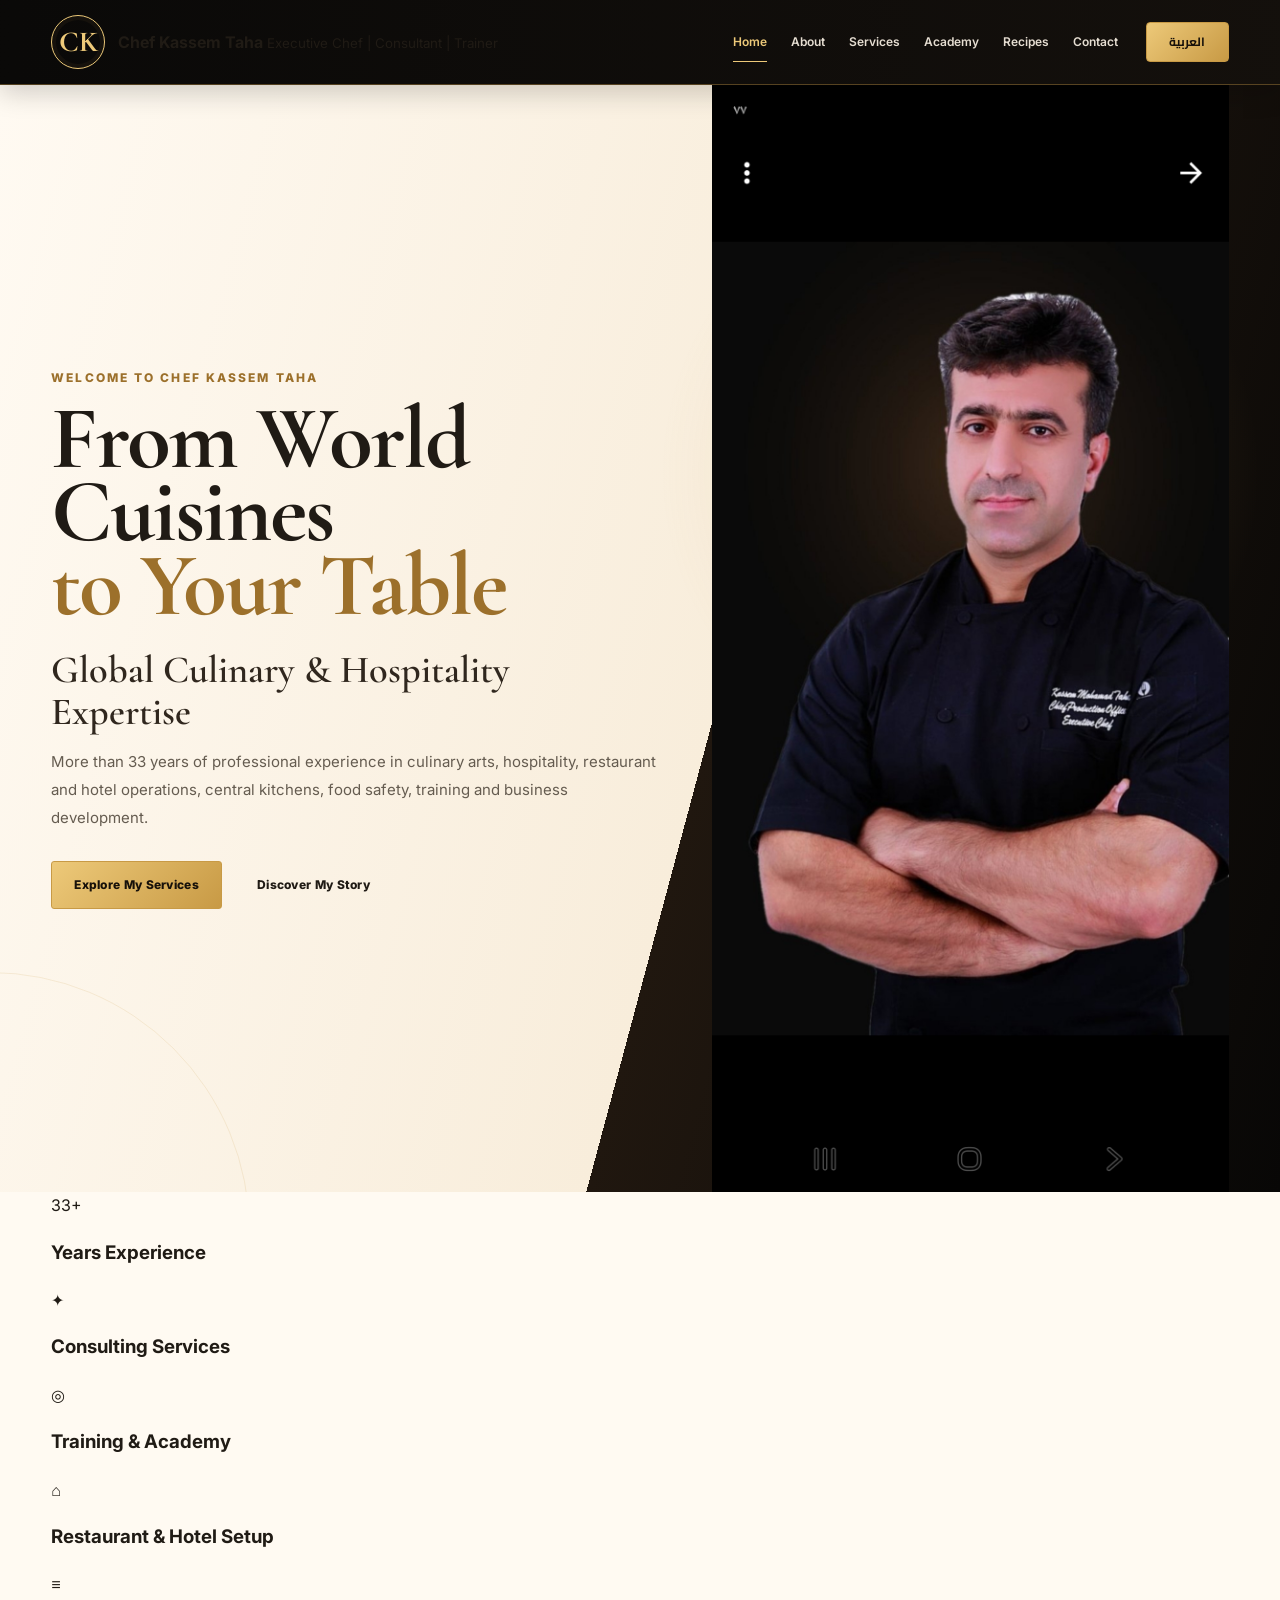
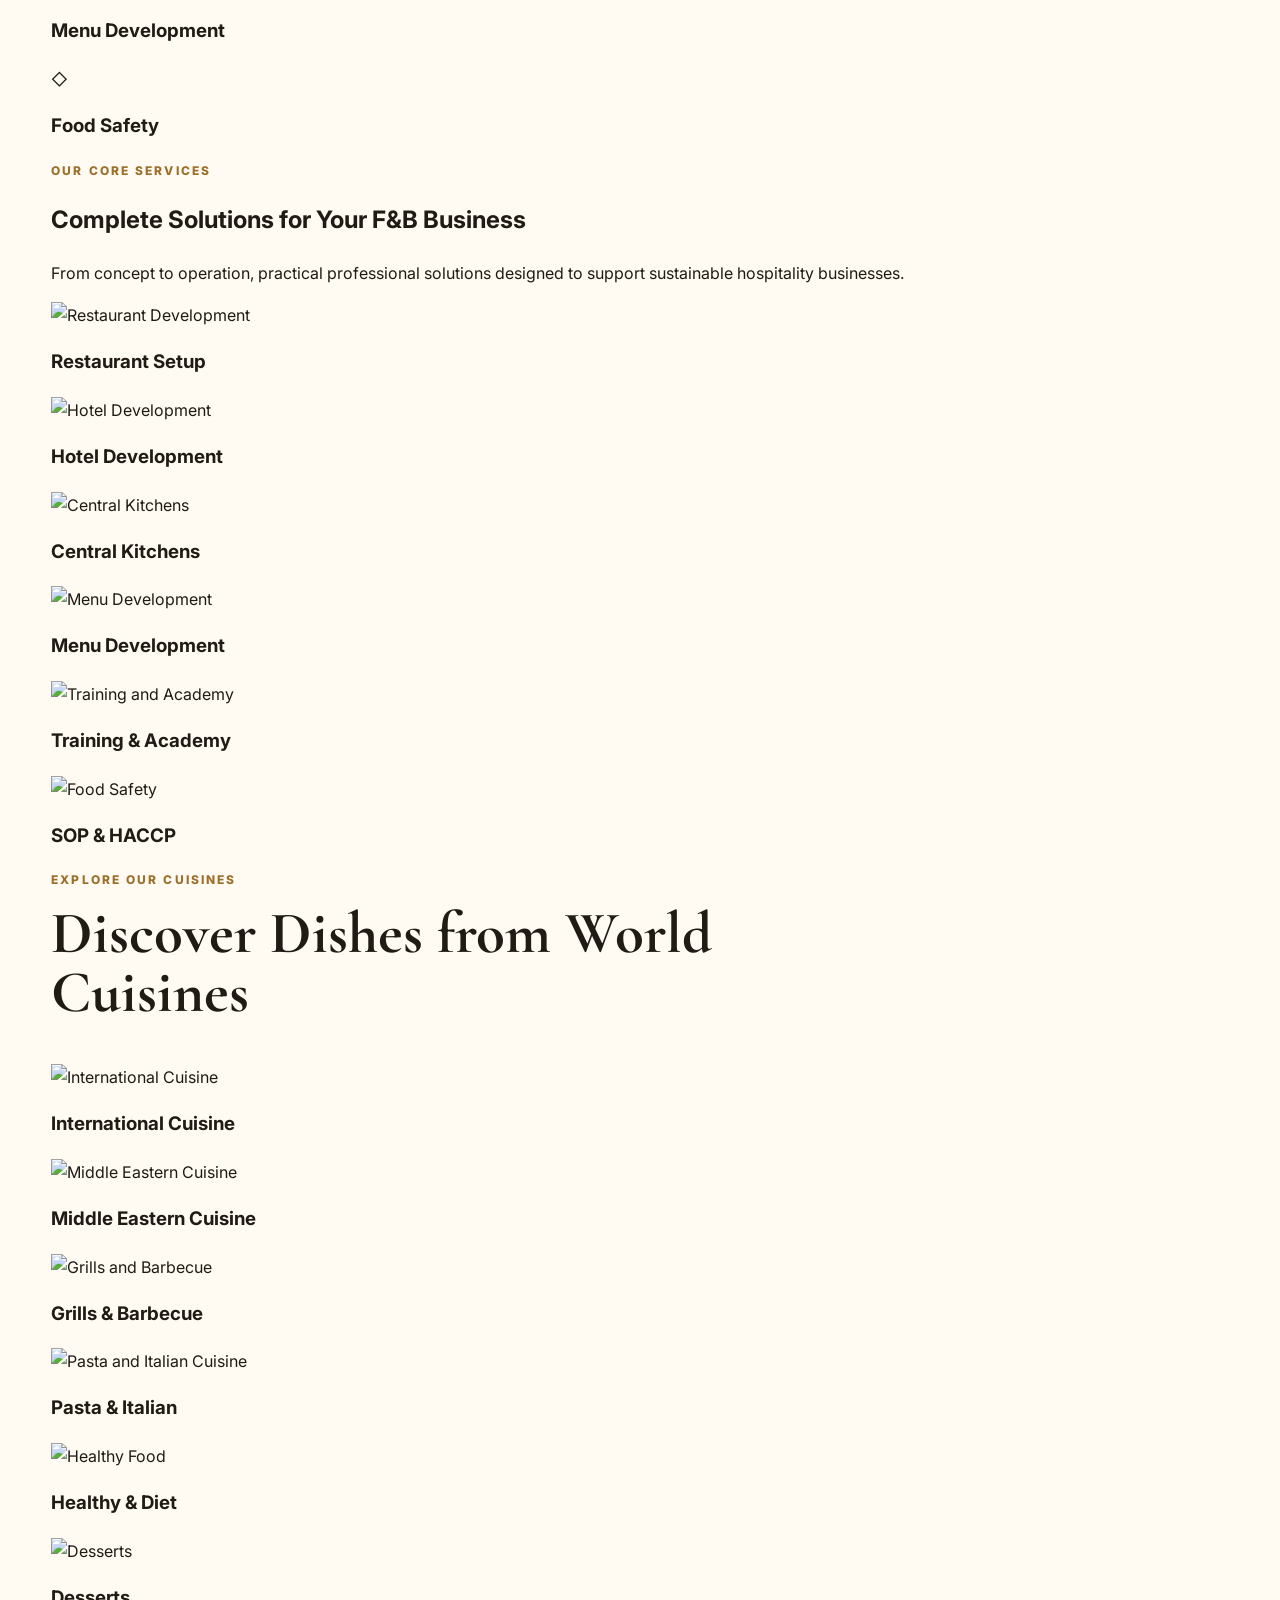
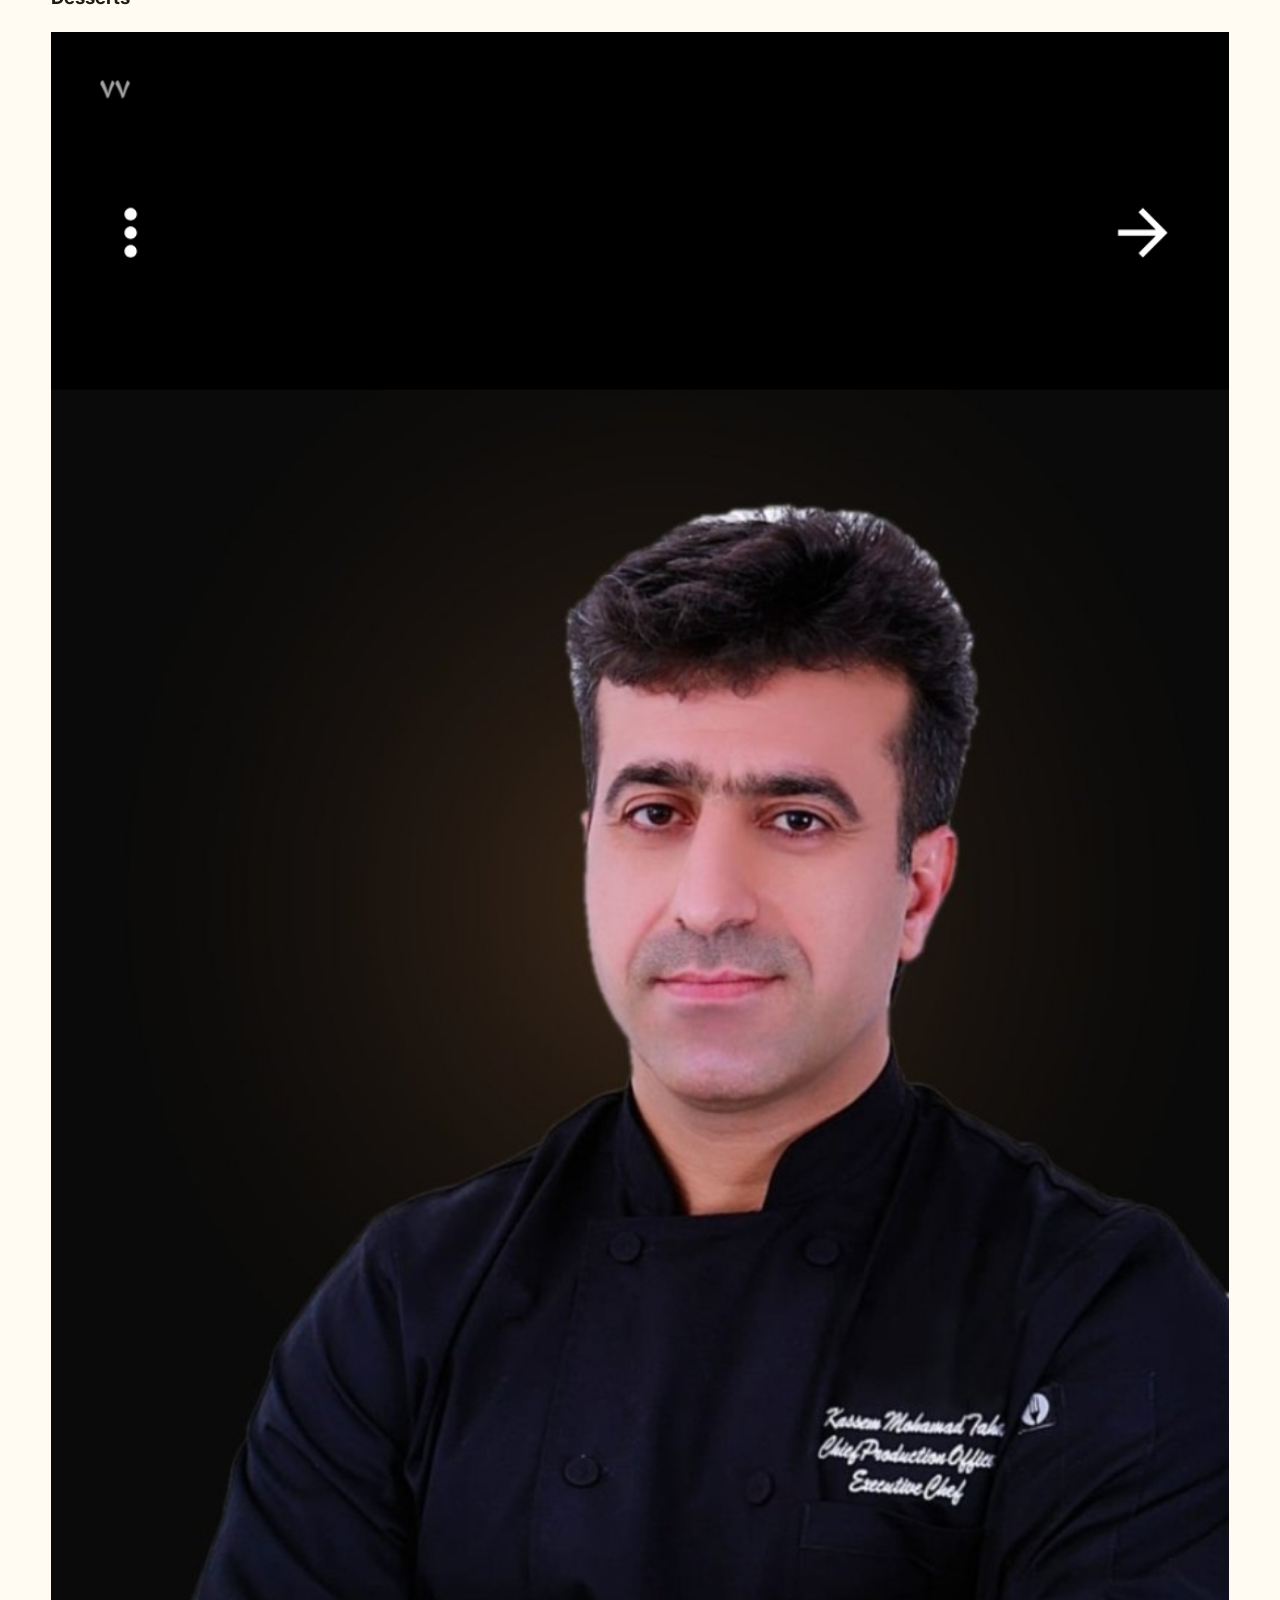
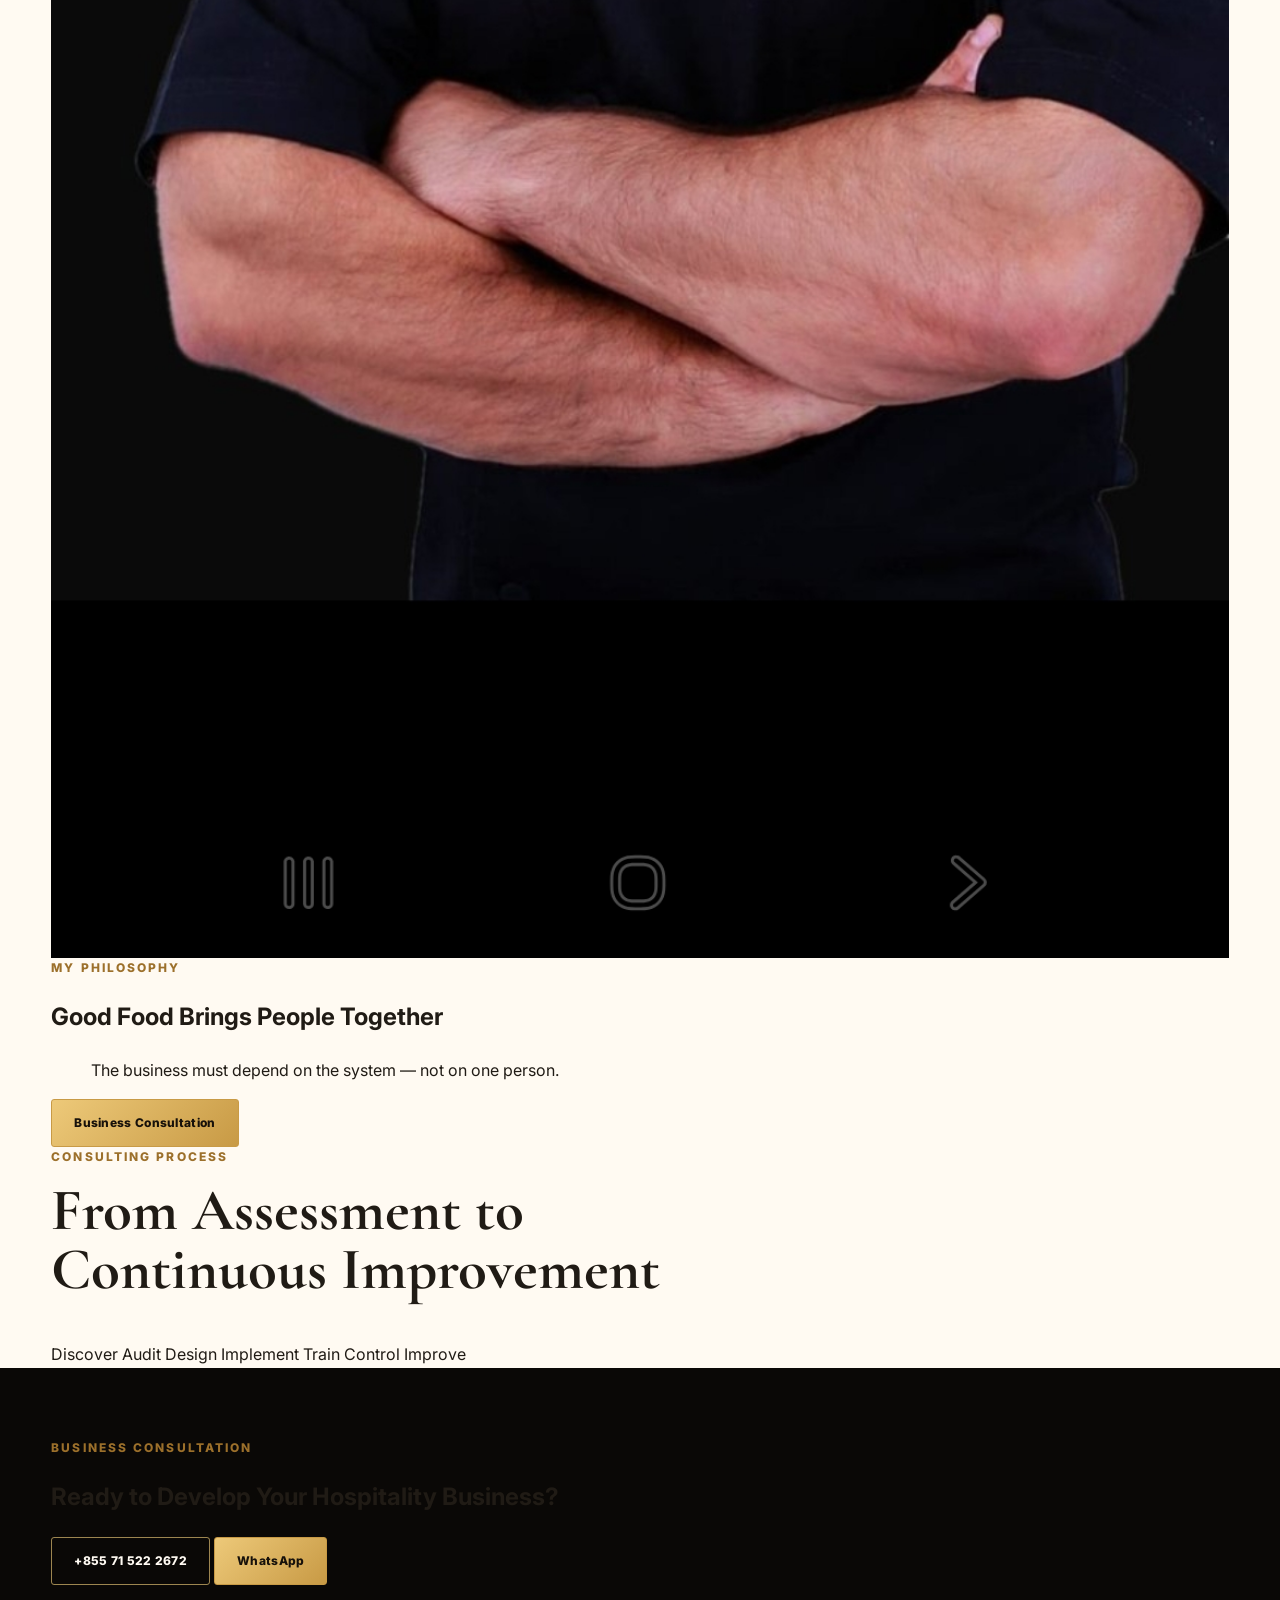
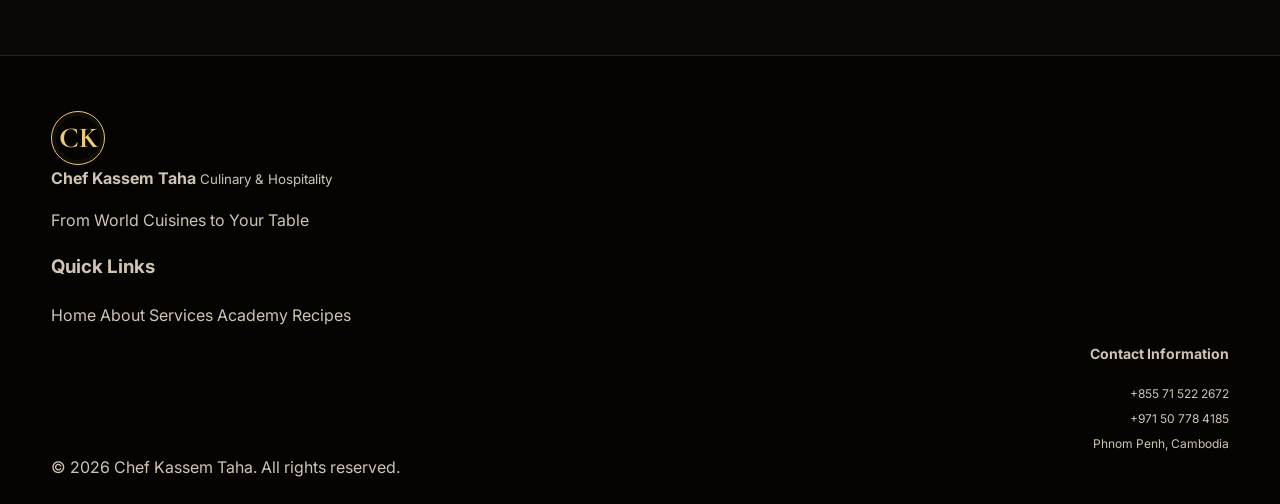
==== index.html @ 2bccb6e6 "Update index.html" ====
<!DOCTYPE html>
<html lang="en" dir="ltr">

<head>
  <meta charset="UTF-8">

  <meta name="viewport"
        content="width=device-width, initial-scale=1.0">

  <meta name="description"
        content="Chef Kassem Taha - Culinary and Hospitality Consulting, Restaurant Development, Central Kitchens, Menu Engineering, Training and Food Safety.">

  <title>Chef Kassem Taha | Culinary & Hospitality</title>

  <link rel="preconnect" href="https://fonts.googleapis.com">
  <link rel="preconnect" href="https://fonts.gstatic.com" crossorigin>

  <link
    href="https://fonts.googleapis.com/css2?family=Cairo:wght@400;500;600;700;800&family=Cormorant+Garamond:wght@500;600;700&family=Inter:wght@400;500;600;700&display=swap"
    rel="stylesheet">

  <link rel="stylesheet" href="style.css">
</head>


<body>

<!-- ======================================================
     HEADER
====================================================== -->

<header class="site-header">

  <div class="container header-inner">

    <a href="index.html" class="brand">

      <span class="brand-logo">CK</span>

      <span class="brand-copy">

        <strong>Chef Kassem Taha</strong>

        <small
          data-en="Executive Chef | Consultant | Trainer"
          data-ar="شيف تنفيذي | مستشار | مدرب">
          Executive Chef | Consultant | Trainer
        </small>

      </span>

    </a>


    <nav class="main-nav" id="mainNav">

      <a href="index.html"
         class="active"
         data-en="Home"
         data-ar="الرئيسية">
        Home
      </a>

      <a href="#story"
         data-en="About"
         data-ar="من نحن">
        About
      </a>

      <a href="#services"
         data-en="Services"
         data-ar="خدماتنا">
        Services
      </a>

      <a href="#academy"
         data-en="Academy"
         data-ar="الأكاديمية">
        Academy
      </a>

      <a href="#cuisines"
         data-en="Recipes"
         data-ar="الوصفات">
        Recipes
      </a>

      <a href="#contact"
         data-en="Contact"
         data-ar="تواصل معنا">
        Contact
      </a>

    </nav>


    <div class="header-actions">

      <button
        class="language-button"
        id="languageButton"
        type="button"
        aria-label="Switch language">
        AR
      </button>

      <button
        class="menu-button"
        id="menuButton"
        type="button"
        aria-label="Open menu"
        aria-expanded="false">

        <span></span>
        <span></span>
        <span></span>

      </button>

    </div>

  </div>

</header>



<main>


<!-- ======================================================
     HERO
====================================================== -->

<section class="hero">

  <div class="hero-overlay"></div>

  <div class="container hero-grid">

    <div class="hero-content">

      <p class="eyebrow"
         data-en="WELCOME TO CHEF KASSEM TAHA"
         data-ar="مرحباً بكم مع الشيف قاسم طه">
        WELCOME TO CHEF KASSEM TAHA
      </p>


      <h1>

        <span data-en="From World Cuisines"
              data-ar="من مطابخ العالم">
          From World Cuisines
        </span>

        <strong data-en="to Your Table"
                data-ar="إلى مائدتكم">
          to Your Table
        </strong>

      </h1>


      <h2
        data-en="Global Culinary & Hospitality Expertise"
        data-ar="خبرة عالمية في فنون الطهي والضيافة">
        Global Culinary & Hospitality Expertise
      </h2>


      <p class="hero-description"
         data-en="More than 33 years of professional experience in culinary arts, hospitality, restaurant and hotel operations, central kitchens, food safety, training and business development."
         data-ar="أكثر من 33 عاماً من الخبرة المهنية في فنون الطهي والضيافة وتشغيل المطاعم والفنادق والمطابخ المركزية وسلامة الغذاء والتدريب وتطوير الأعمال.">

        More than 33 years of professional experience in
        culinary arts, hospitality, restaurant and hotel
        operations, central kitchens, food safety, training
        and business development.

      </p>


      <div class="hero-buttons">

        <a href="#services"
           class="btn btn-gold"
           data-en="Explore My Services"
           data-ar="اكتشف خدماتي">
          Explore My Services
        </a>

        <a href="#story"
           class="btn btn-dark"
           data-en="Discover My Story"
           data-ar="اكتشف قصتي">
          Discover My Story
        </a>

      </div>

    </div>


    <div class="hero-portrait">

      <img
        src="Screenshot_٢٠٢٦١٠٠٦_١٩١١٠٨_Files by Google.jpg"
        alt="Chef Kassem Taha">

    </div>

  </div>

</section>



<!-- ======================================================
     EXPERIENCE STRIP
====================================================== -->

<section class="experience-strip">

  <div class="container experience-grid">


    <article class="experience-item">

      <span class="experience-icon">33+</span>

      <h3
        data-en="Years Experience"
        data-ar="سنوات خبرة">
        Years Experience
      </h3>

    </article>


    <article class="experience-item">

      <span class="experience-icon">✦</span>

      <h3
        data-en="Consulting Services"
        data-ar="خدمات استشارية">
        Consulting Services
      </h3>

    </article>


    <article class="experience-item">

      <span class="experience-icon">◎</span>

      <h3
        data-en="Training & Academy"
        data-ar="التدريب والأكاديمية">
        Training & Academy
      </h3>

    </article>


    <article class="experience-item">

      <span class="experience-icon">⌂</span>

      <h3
        data-en="Restaurant & Hotel Setup"
        data-ar="تأسيس المطاعم والفنادق">
        Restaurant & Hotel Setup
      </h3>

    </article>


    <article class="experience-item">

      <span class="experience-icon">≡</span>

      <h3
        data-en="Menu Development"
        data-ar="تصميم وتطوير القوائم">
        Menu Development
      </h3>

    </article>


    <article class="experience-item">

      <span class="experience-icon">◇</span>

      <h3
        data-en="Food Safety"
        data-ar="سلامة الغذاء">
        Food Safety
      </h3>

    </article>

  </div>

</section>



<!-- ======================================================
     SERVICES
====================================================== -->

<section class="services-section" id="services">

  <div class="container">

    <div class="section-intro">

      <div>

        <p class="eyebrow"
           data-en="OUR CORE SERVICES"
           data-ar="خدماتنا الرئيسية">
          OUR CORE SERVICES
        </p>

        <h2
          data-en="Complete Solutions for Your F&B Business"
          data-ar="حلول متكاملة لأعمال المطاعم والفنادق">
          Complete Solutions for Your F&B Business
        </h2>

      </div>


      <p
        data-en="From concept to operation, practical professional solutions designed to support sustainable hospitality businesses."
        data-ar="من الفكرة إلى التشغيل، نقدم حلولاً عملية ومهنية تساعد على بناء وتشغيل مشاريع ضيافة مستدامة.">

        From concept to operation, practical professional
        solutions designed to support sustainable hospitality
        businesses.

      </p>

    </div>



    <div class="services-grid">


      <article class="image-card">

        <img src="service-restaurant.jpg"
             alt="Restaurant Development">

        <div class="image-card-content">

          <h3
            data-en="Restaurant Setup"
            data-ar="تأسيس المطاعم">
            Restaurant Setup
          </h3>

        </div>

      </article>



      <article class="image-card">

        <img src="service-hotel.jpg"
             alt="Hotel Development">

        <div class="image-card-content">

          <h3
            data-en="Hotel Development"
            data-ar="تطوير الفنادق">
            Hotel Development
          </h3>

        </div>

      </article>



      <article class="image-card">

        <img src="service-central-kitchen.jpg"
             alt="Central Kitchens">

        <div class="image-card-content">

          <h3
            data-en="Central Kitchens"
            data-ar="المطابخ المركزية">
            Central Kitchens
          </h3>

        </div>

      </article>



      <article class="image-card">

        <img src="service-menu.jpg"
             alt="Menu Development">

        <div class="image-card-content">

          <h3
            data-en="Menu Development"
            data-ar="تطوير القوائم">
            Menu Development
          </h3>

        </div>

      </article>



      <article class="image-card" id="academy">

        <img src="service-training.jpg"
             alt="Training and Academy">

        <div class="image-card-content">

          <h3
            data-en="Training & Academy"
            data-ar="التدريب والأكاديمية">
            Training & Academy
          </h3>

        </div>

      </article>



      <article class="image-card">

        <img src="service-food-safety.jpg"
             alt="Food Safety">

        <div class="image-card-content">

          <h3
            data-en="SOP & HACCP"
            data-ar="إجراءات التشغيل وسلامة الغذاء">
            SOP & HACCP
          </h3>

        </div>

      </article>

    </div>

  </div>

</section>



<!-- ======================================================
     CUISINES
====================================================== -->

<section class="cuisines-section" id="cuisines">

  <div class="container">


    <div class="section-heading">

      <p class="eyebrow"
         data-en="EXPLORE OUR CUISINES"
         data-ar="استكشف مطابخنا">
        EXPLORE OUR CUISINES
      </p>

      <h2
        data-en="Discover Dishes from World Cuisines"
        data-ar="استمتع بأشهى الأطباق من مطابخ العالم">
        Discover Dishes from World Cuisines
      </h2>

    </div>



    <div class="cuisine-grid">


      <article class="cuisine-card">

        <img src="food-international.jpg"
             alt="International Cuisine">

        <div>

          <h3
            data-en="International Cuisine"
            data-ar="المطابخ العالمية">
            International Cuisine
          </h3>

        </div>

      </article>



      <article class="cuisine-card">

        <img src="food-middle-eastern.jpg"
             alt="Middle Eastern Cuisine">

        <div>

          <h3
            data-en="Middle Eastern Cuisine"
            data-ar="المطبخ الشرقي">
            Middle Eastern Cuisine
          </h3>

        </div>

      </article>



      <article class="cuisine-card">

        <img src="food-grill.jpg"
             alt="Grills and Barbecue">

        <div>

          <h3
            data-en="Grills & Barbecue"
            data-ar="المشاوي">
            Grills & Barbecue
          </h3>

        </div>

      </article>



      <article class="cuisine-card">

        <img src="food-pasta.jpg"
             alt="Pasta and Italian Cuisine">

        <div>

          <h3
            data-en="Pasta & Italian"
            data-ar="المأكولات الإيطالية">
            Pasta & Italian
          </h3>

        </div>

      </article>



      <article class="cuisine-card">

        <img src="food-healthy.jpg"
             alt="Healthy Food">

        <div>

          <h3
            data-en="Healthy & Diet"
            data-ar="الأكل الصحي">
            Healthy & Diet
          </h3>

        </div>

      </article>



      <article class="cuisine-card">

        <img src="food-dessert.jpg"
             alt="Desserts">

        <div>

          <h3
            data-en="Desserts"
            data-ar="الحلويات">
            Desserts
          </h3>

        </div>

      </article>

    </div>

  </div>

</section>



<!-- ======================================================
     STORY
====================================================== -->

<section class="story-section" id="story">

  <div class="container story-grid">


    <div class="story-image">

      <img
        src="Screenshot_٢٠٢٦١٠٠٦_١٩١١٠٨_Files by Google.jpg"
        alt="Chef Kassem Taha">

    </div>


    <div class="story-content">

      <p class="eyebrow"
         data-en="MY PHILOSOPHY"
         data-ar="فلسفتي">
        MY PHILOSOPHY
      </p>

      <h2
        data-en="Good Food Brings People Together"
        data-ar="الطعام الجيد يجمع الناس">
        Good Food Brings People Together
      </h2>


      <blockquote
        data-en="The business must depend on the system — not on one person."
        data-ar="يجب أن يعتمد العمل على النظام، وليس على شخص واحد.">

        The business must depend on the system —
        not on one person.

      </blockquote>


      <a href="#contact"
         class="btn btn-gold"
         data-en="Business Consultation"
         data-ar="استشارة أعمال">
        Business Consultation
      </a>

    </div>

  </div>

</section>



<!-- ======================================================
     CONSULTING PROCESS
====================================================== -->

<section class="process-section">

  <div class="container">

    <div class="section-heading">

      <p class="eyebrow"
         data-en="CONSULTING PROCESS"
         data-ar="منهجية الاستشارات">
        CONSULTING PROCESS
      </p>

      <h2
        data-en="From Assessment to Continuous Improvement"
        data-ar="من التقييم إلى التحسين المستمر">
        From Assessment to Continuous Improvement
      </h2>

    </div>


    <div class="process-grid">

      <span data-en="Discover"
            data-ar="اكتشاف الاحتياجات">
        Discover
      </span>

      <span data-en="Audit"
            data-ar="التقييم">
        Audit
      </span>

      <span data-en="Design"
            data-ar="التصميم">
        Design
      </span>

      <span data-en="Implement"
            data-ar="التنفيذ">
        Implement
      </span>

      <span data-en="Train"
            data-ar="التدريب">
        Train
      </span>

      <span data-en="Control"
            data-ar="الرقابة">
        Control
      </span>

      <span data-en="Improve"
            data-ar="التحسين">
        Improve
      </span>

    </div>

  </div>

</section>



<!-- ======================================================
     CONTACT
====================================================== -->

<section class="contact-section" id="contact">

  <div class="container contact-grid">

    <div>

      <p class="eyebrow"
         data-en="BUSINESS CONSULTATION"
         data-ar="استشارات الأعمال">
        BUSINESS CONSULTATION
      </p>

      <h2
        data-en="Ready to Develop Your Hospitality Business?"
        data-ar="هل أنت مستعد لتطوير مشروعك في قطاع الضيافة؟">
        Ready to Develop Your Hospitality Business?
      </h2>

    </div>


    <div class="contact-buttons">

      <a
        class="btn btn-outline-light"
        href="tel:+855715222672">
        +855 71 522 2672
      </a>

      <a
        class="btn btn-gold"
        href="https://wa.me/971507784185"
        target="_blank"
        rel="noopener noreferrer"
        data-en="WhatsApp"
        data-ar="واتساب">
        WhatsApp
      </a>

    </div>

  </div>

</section>


</main>



<!-- ======================================================
     FOOTER
====================================================== -->

<footer class="site-footer">

  <div class="container footer-grid">


    <div class="footer-brand">

      <div class="footer-brand-title">

        <span class="brand-logo">CK</span>

        <div>

          <strong>Chef Kassem Taha</strong>

          <small
            data-en="Culinary & Hospitality"
            data-ar="فنون الطهي والضيافة">
            Culinary & Hospitality
          </small>

        </div>

      </div>


      <p
        data-en="From World Cuisines to Your Table"
        data-ar="من مطابخ العالم إلى مائدتكم">
        From World Cuisines to Your Table
      </p>

    </div>



    <div class="footer-links">

      <h3
        data-en="Quick Links"
        data-ar="روابط سريعة">
        Quick Links
      </h3>

      <a href="index.html"
         data-en="Home"
         data-ar="الرئيسية">
        Home
      </a>

      <a href="#story"
         data-en="About"
         data-ar="من نحن">
        About
      </a>

      <a href="#services"
         data-en="Services"
         data-ar="خدماتنا">
        Services
      </a>

      <a href="#academy"
         data-en="Academy"
         data-ar="الأكاديمية">
        Academy
      </a>

      <a href="#cuisines"
         data-en="Recipes"
         data-ar="الوصفات">
        Recipes
      </a>

    </div>



    <div class="footer-contact">

      <h3
        data-en="Contact Information"
        data-ar="معلومات التواصل">
        Contact Information
      </h3>

      <a class="ltr-contact"
         href="tel:+855715222672">
        +855 71 522 2672
      </a>

      <a class="ltr-contact"
         href="https://wa.me/971507784185"
         target="_blank"
         rel="noopener noreferrer">
        +971 50 778 4185
      </a>

      <span
        data-en="Phnom Penh, Cambodia"
        data-ar="بنوم بنه، كمبوديا">
        Phnom Penh, Cambodia
      </span>

    </div>

  </div>


  <div class="container footer-bottom">

    <span>
      © <span id="year"></span> Chef Kassem Taha.
      <span data-en="All rights reserved."
            data-ar="جميع الحقوق محفوظة.">
        All rights reserved.
      </span>
    </span>

  </div>

</footer>


<script src="script.js"></script>

</body>
        </html>
---- style.css ----
/* =========================================================
   CHEF KASSEM TAHA
   MAIN WEBSITE STYLE
   RESPONSIVE CLEAN BUILD
========================================================= */

:root {
  --black: #080706;
  --black-soft: #12100d;
  --black-card: #19150f;

  --gold: #c89a45;
  --gold-light: #edc979;
  --gold-dark: #9c702b;

  --cream: #f8f1e5;
  --cream-light: #fffaf2;
  --cream-dark: #e8dcc8;

  --text: #201b15;
  --text-soft: #655c50;
  --white: #ffffff;

  --border-gold: rgba(200, 154, 69, 0.38);

  --container: 1240px;
  --header-height: 84px;

  --shadow: 0 18px 45px rgba(30, 20, 8, 0.12);
}


/* =========================================================
   RESET
========================================================= */

*,
*::before,
*::after {
  box-sizing: border-box;
}

html {
  width: 100%;
  scroll-behavior: smooth;
  scroll-padding-top: 100px;
  overflow-x: hidden;
}

body {
  width: 100%;
  min-width: 0;
  margin: 0;
  padding: 0;

  background: var(--cream-light);
  color: var(--text);

  font-family: "Inter", Arial, sans-serif;
  line-height: 1.65;

  overflow-x: hidden;
}

body.menu-open {
  overflow: hidden;
}

img {
  display: block;
  width: 100%;
  max-width: 100%;
  height: auto;
}

a {
  color: inherit;
  text-decoration: none;
}

button {
  font: inherit;
}

button,
a {
  -webkit-tap-highlight-color: transparent;
}

.container {
  width: min(92%, var(--container));
  margin-inline: auto;
}


/* =========================================================
   HEADER
========================================================= */

.site-header {
  position: sticky;
  top: 0;
  z-index: 1000;

  width: 100%;

  background:
    linear-gradient(
      90deg,
      rgba(7, 6, 5, 0.99),
      rgba(17, 13, 9, 0.99)
    );

  border-bottom: 1px solid var(--border-gold);

  box-shadow:
    0 8px 25px rgba(0, 0, 0, 0.18);
}

.header-inner {
  min-height: var(--header-height);

  display: flex;
  align-items: center;

  gap: 28px;
}


/* =========================================================
   BRAND
========================================================= */

.brand {
  display: flex;
  align-items: center;

  gap: 13px;

  min-width: 0;
  flex-shrink: 0;
}

.brand-logo {
  width: 54px;
  height: 54px;

  display: grid;
  place-items: center;

  flex: 0 0 54px;

  border: 1px solid var(--gold-light);
  border-radius: 50%;

  color: var(--gold-light);

  font-family: "Cormorant Garamond", Georgia, serif;
  font-size: 29px;
  font-weight: 700;

  box-shadow:
    inset 0 0 0 4px rgba(200, 154, 69, 0.06);
}

.brand-name {
  min-width: 0;

  display: flex;
  flex-direction: column;

  line-height: 1.1;
}

.brand-name strong {
  color: var(--white);

  font-family: "Cormorant Garamond", Georgia, serif;
  font-size: 23px;
  font-weight: 700;

  letter-spacing: 0.7px;

  white-space: nowrap;
}

.brand-name small {
  margin-top: 5px;

  color: var(--gold-light);

  font-size: 8px;
  font-weight: 600;

  letter-spacing: 2px;
}


/* =========================================================
   DESKTOP NAVIGATION
========================================================= */

.main-nav {
  margin-inline-start: auto;

  display: flex;
  align-items: center;

  gap: 24px;
}

.main-nav a {
  position: relative;

  padding-block: 30px;

  color: #e6ded2;

  font-size: 12px;
  font-weight: 600;

  white-space: nowrap;

  transition:
    color 0.25s ease;
}

.main-nav a::after {
  content: "";

  position: absolute;

  left: 0;
  right: 0;
  bottom: 20px;

  height: 1px;

  background: var(--gold-light);

  transform: scaleX(0);

  transition:
    transform 0.25s ease;
}

.main-nav a:hover,
.main-nav a.active {
  color: var(--gold-light);
}

.main-nav a:hover::after,
.main-nav a.active::after {
  transform: scaleX(1);
}


/* =========================================================
   HEADER ACTIONS
========================================================= */

.header-actions {
  display: flex;
  align-items: center;

  gap: 10px;

  flex-shrink: 0;
}

.language-button {
  min-width: 83px;

  padding: 9px 13px;

  border: 1px solid var(--gold);
  border-radius: 4px;

  background:
    linear-gradient(
      135deg,
      var(--gold-light),
      var(--gold)
    );

  color: #17110a;

  font-family: "Cairo", Arial, sans-serif;
  font-size: 12px;
  font-weight: 700;

  cursor: pointer;

  transition:
    transform 0.2s ease,
    box-shadow 0.2s ease;
}

.language-button:hover {
  transform: translateY(-1px);

  box-shadow:
    0 7px 18px rgba(200, 154, 69, 0.2);
}

.menu-button {
  display: none;

  width: 43px;
  height: 43px;

  padding: 8px;

  border: 0;

  background: transparent;

  cursor: pointer;
}

.menu-button span {
  display: block;

  width: 26px;
  height: 2px;

  margin: 5px auto;

  background: var(--gold-light);

  transition:
    transform 0.25s ease,
    opacity 0.25s ease;
}

.menu-button.open span:nth-child(1) {
  transform: translateY(7px) rotate(45deg);
}

.menu-button.open span:nth-child(2) {
  opacity: 0;
}

.menu-button.open span:nth-child(3) {
  transform: translateY(-7px) rotate(-45deg);
}


/* =========================================================
   HERO
========================================================= */

.hero {
  position: relative;

  width: 100%;
  overflow: hidden;

  background:
    radial-gradient(
      circle at 75% 35%,
      rgba(207, 162, 85, 0.2),
      transparent 25%
    ),
    linear-gradient(
      105deg,
      #fffaf2 0%,
      #f8eddb 56%,
      #20170f 56%,
      #080706 100%
    );
}

.hero::before {
  content: "";

  position: absolute;

  width: 520px;
  height: 520px;

  left: -270px;
  bottom: -300px;

  border: 1px solid rgba(200, 154, 69, 0.15);
  border-radius: 50%;
}

.hero-grid {
  position: relative;
  z-index: 1;

  min-height: 690px;

  display: grid;

  grid-template-columns:
    minmax(0, 1.08fr)
    minmax(360px, 0.92fr);

  align-items: center;

  gap: 55px;
}

.hero-content {
  min-width: 0;

  padding-block: 80px;
}

.eyebrow {
  margin: 0 0 14px;

  color: var(--gold-dark);

  font-size: 12px;
  font-weight: 800;

  letter-spacing: 2.1px;

  text-transform: uppercase;
}

.hero h1 {
  margin: 0;

  max-width: 690px;

  font-family: "Cormorant Garamond", Georgia, serif;

  font-size: clamp(62px, 7vw, 105px);
  line-height: 0.82;

  letter-spacing: -2px;
}

.hero h1 span,
.hero h1 strong {
  display: block;
}

.hero h1 strong {
  color: var(--gold-dark);

  font-weight: 700;
}

.hero h2 {
  margin: 28px 0 15px;

  max-width: 620px;

  color: #30271e;

  font-family: "Cormorant Garamond", Georgia, serif;
  font-size: clamp(28px, 3vw, 43px);
  line-height: 1.08;

  font-weight: 600;
}

.hero-description {
  max-width: 650px;

  margin: 0;

  color: var(--text-soft);

  font-size: 15px;
  line-height: 1.85;
}

.hero-buttons {
  display: flex;
  flex-wrap: wrap;

  gap: 12px;

  margin-top: 30px;
}


/* =========================================================
   BUTTONS
========================================================= */

.btn {
  min-height: 48px;

  display: inline-flex;
  align-items: center;
  justify-content: center;

  padding: 12px 22px;

  border: 1px solid transparent;
  border-radius: 3px;

  font-size: 12px;
  font-weight: 800;

  letter-spacing: 0.3px;

  transition:
    transform 0.2s ease,
    background 0.2s ease,
    color 0.2s ease,
    border-color 0.2s ease,
    box-shadow 0.2s ease;
}

.btn:hover {
  transform: translateY(-2px);
}

.btn-gold {
  background:
    linear-gradient(
      135deg,
      var(--gold-light),
      var(--gold)
    );

  color: #17110a;

  border-color: var(--gold);
}

.btn-gold:hover {
  box-shadow:
    0 10px 24px rgba(156, 112, 43, 0.22);
}

.btn-outline {
  border-color: rgba(72, 54, 34, 0.42);

  color: #30261c;

  background: rgba(255, 255, 255, 0.35);
}

.btn-outline:hover {
  border-color: var(--gold-dark);

  background: rgba(255, 255, 255, 0.7);
}

.btn-outline-light {
  border-color: rgba(237, 201, 121, 0.65);

  color: var(--cream-light);

  background: transparent;
}

.btn-outline-light:hover {
  background: rgba(237, 201, 121, 0.08);
}


/* =========================================================
   EXPERIENCE
========================================================= */

.experience {
  display: flex;
  align-items: center;

  gap: 13px;

  margin-top: 34px;
}

.experience strong {
  color: var(--gold-dark);

  font-family: "Cormorant Garamond", Georgia, serif;

  font-size: 48px;
  line-height: 1;
}

.experience span {
  max-width: 170px;

  color: #4f453a;

  font-size: 11px;
  font-weight: 700;

  line-height: 1.35;

  text-transform: uppercase;
}


/* =========================================================
   HERO PHOTO
========================================================= */

.hero-photo {
  position: relative;

  min-width: 0;

  display: flex;
  justify-content: center;
  align-items: center;

  padding-block: 48px;
}

.photo-frame {
  position: relative;

  width: min(100%, 465px);

  overflow: hidden;

  border:
    1px solid rgba(237, 201, 121, 0.55);

  background: #090807;

  box-shadow:
    0 28px 65px rgba(0, 0, 0, 0.32);
}

.photo-frame::before {
  content: "";

  position: absolute;

  z-index: 2;

  inset: 12px;

  pointer-events: none;

  border:
    1px solid rgba(237, 201, 121, 0.18);
}

.photo-frame img {
  width: 100%;
  height: auto;

  object-fit: contain;

  background: #090807;
}


/* =========================================================
   GENERAL SECTION HEADING
========================================================= */

.section-heading {
  max-width: 760px;

  margin-bottom: 42px;
}

.section-heading h2 {
  margin: 0;

  color: var(--text);

  font-family: "Cormorant Garamond", Georgia, serif;

  font-size: clamp(37px, 5vw, 59px);
  line-height: 1;

  font-weight: 700;
}


/* =========================================================
   EXPERTISE
========================================================= */

.expertise {
  padding: 95px 0;

  background: var(--cream-light);
}

.expertise-grid {
  display: grid;

  grid-template-columns:
    repeat(3, minmax(0, 1fr));

  gap: 18px;
}

.expertise-card {
  position: relative;

  min-width: 0;
  min-height: 250px;

  padding: 29px;

  overflow: hidden;

  background:
    linear-gradient(
      145deg,
      #fffdf8,
      #f3e7d5
    );

  border: 1px solid rgba(156, 112, 43, 0.18);

  box-shadow:
    0 12px 30px rgba(64, 45, 21, 0.07);

  transition:
    transform 0.25s ease,
    box-shadow 0.25s ease,
    border-color 0.25s ease;
}

.expertise-card:hover {
  transform: translateY(-5px);

  border-color: rgba(156, 112, 43, 0.42);

  box-shadow:
    0 18px 38px rgba(64, 45, 21, 0.11);
}

.expertise-card > span {
  display: block;

  margin-bottom: 28px;

  color: var(--gold-dark);

  font-family: "Cormorant Garamond", Georgia, serif;

  font-size: 34px;
  font-weight: 700;

  line-height: 1;
}

.expertise-card h3 {
  margin: 0 0 12px;

  color: #241d16;

  font-family: "Cormorant Garamond", Georgia, serif;

  font-size: 27px;
  line-height: 1.05;
}

.expertise-card p {
  margin: 0;

  color: var(--text-soft);

  font-size: 13px;
  line-height: 1.7;
}


/* =========================================================
   SYSTEM / PHILOSOPHY
========================================================= */

.system-section {
  padding: 95px 0;

  color: var(--cream-light);

  background:
    radial-gradient(
      circle at 90% 20%,
      rgba(200, 154, 69, 0.16),
      transparent 28%
    ),
    linear-gradient(
      135deg,
      #080706,
      #17110c
    );

  border-block:
    1px solid rgba(200, 154, 69, 0.2);
}

.system-section .eyebrow {
  color: var(--gold-light);
}

.system-grid {
  display: grid;

  grid-template-columns:
    minmax(0, 1fr)
    minmax(340px, 0.85fr);

  align-items: center;

  gap: 65px;
}

.system-grid h2 {
  margin: 0;

  max-width: 650px;

  font-family: "Cormorant Garamond", Georgia, serif;

  font-size: clamp(42px, 5vw, 65px);
  line-height: 0.98;

  font-weight: 600;
}

.system-grid blockquote {
  position: relative;

  margin: 0;

  padding: 34px;

  color: #f6ead6;

  font-family: "Cormorant Garamond", Georgia, serif;

  font-size: 29px;
  line-height: 1.25;

  border-inline-start:
    2px solid var(--gold);

  background:
    rgba(255, 255, 255, 0.025);
}


/* =========================================================
   PROCESS
========================================================= */

.process {
  padding: 95px 0;

  background:
    linear-gradient(
      180deg,
      var(--cream),
      var(--cream-light)
    );
}

.process-list {
  display: grid;

  grid-template-columns:
    repeat(7, minmax(0, 1fr));

  border:
    1px solid rgba(156, 112, 43, 0.25);
}

.process-list span {
  min-width: 0;
  min-height: 105px;

  display: flex;
  align-items: center;
  justify-content: center;

  padding: 15px 8px;

  color: #33291e;

  font-size: 12px;
  font-weight: 800;

  text-align: center;

  border-inline-end:
    1px solid rgba(156, 112, 43, 0.2);

  background:
    rgba(255, 255, 255, 0.45);
}

.process-list span:last-child {
  border-inline-end: 0;
}


/* =========================================================
   CONTACT
========================================================= */

.contact-section {
  padding: 70px 0;

  background: #0a0806;
}

.contact-box {
  display: flex;
  align-items: center;
  justify-content: space-between;

  gap: 45px;

  padding: 48px;

  border:
    1px solid rgba(200, 154, 69, 0.32);

  background:
    linear-gradient(
      135deg,
      rgba(200, 154, 69, 0.08),
      rgba(255, 255, 255, 0.01)
    );
}

.contact-box .eyebrow {
  color: var(--gold-light);
}

.contact-box h2 {
  max-width: 680px;

  margin: 0;

  color: var(--cream-light);

  font-family: "Cormorant Garamond", Georgia, serif;

  font-size: clamp(37px, 4vw, 53px);
  line-height: 1;

  font-weight: 600;
}

.contact-actions {
  display: flex;
  flex-wrap: wrap;

  justify-content: flex-end;

  gap: 11px;

  flex-shrink: 0;
}


/* =========================================================
   FOOTER
========================================================= */

.site-footer {
  padding: 55px 0 24px;

  color: #cfc4b4;

  background: #050403;

  border-top:
    1px solid rgba(200, 154, 69, 0.2);
}

.footer-inner {
  display: flex;
  align-items: flex-start;
  justify-content: space-between;

  gap: 40px;

  padding-bottom: 35px;
}

.footer-inner strong {
  color: var(--gold-light);

  font-family: "Cormorant Garamond", Georgia, serif;

  font-size: 25px;
}

.footer-inner p {
  margin: 6px 0 0;

  font-size: 12px;
}

.footer-contact {
  display: flex;
  flex-direction: column;

  gap: 5px;

  font-size: 12px;

  text-align: end;
}

.footer-contact a:hover {
  color: var(--gold-light);
}

.copyright {
  display: flex;
  align-items: center;
  justify-content: space-between;

  gap: 20px;

  padding-top: 20px;

  color: #8d8376;

  font-size: 10px;

  border-top:
    1px solid rgba(255, 255, 255, 0.08);
}


/* =========================================================
   RTL / ARABIC
========================================================= */

html[dir="rtl"] body {
  font-family: "Cairo", Arial, sans-serif;
}

html[dir="rtl"] .brand-name {
  text-align: right;
}

html[dir="rtl"] .brand-name strong {
  font-family: "Cairo", Arial, sans-serif;

  font-size: 18px;

  letter-spacing: 0;
}

html[dir="rtl"] .brand-name small {
  letter-spacing: 0;
}

html[dir="rtl"] .hero h1,
html[dir="rtl"] .hero h2,
html[dir="rtl"] .section-heading h2,
html[dir="rtl"] .expertise-card h3,
html[dir="rtl"] .system-grid h2,
html[dir="rtl"] .system-grid blockquote,
html[dir="rtl"] .contact-box h2,
html[dir="rtl"] .footer-inner strong {
  font-family: "Cairo", Arial, sans-serif;
}

html[dir="rtl"] .hero h1 {
  letter-spacing: 0;
}

html[dir="rtl"] .eyebrow {
  letter-spacing: 0;
}

html[dir="rtl"] .system-grid blockquote {
  text-align: right;
}

html[dir="rtl"] .footer-contact {
  text-align: start;
}


/* =========================================================
   TABLET
========================================================= */

@media (max-width: 1050px) {

  :root {
    --header-height: 76px;
  }

  .header-inner {
    gap: 16px;
  }

  .brand-logo {
    width: 48px;
    height: 48px;

    flex-basis: 48px;

    font-size: 25px;
  }

  .brand-name strong {
    font-size: 19px;
  }

  .main-nav {
    gap: 14px;
  }

  .main-nav a {
    font-size: 11px;
  }

  .hero-grid {
    min-height: 620px;

    grid-template-columns:
      minmax(0, 1fr)
      minmax(320px, 0.8fr);

    gap: 35px;
  }

  .expertise-grid {
    grid-template-columns:
      repeat(2, minmax(0, 1fr));
  }

  .process-list {
    grid-template-columns:
      repeat(4, minmax(0, 1fr));
  }

  .process-list span {
    border-bottom:
      1px solid rgba(156, 112, 43, 0.2);
  }

  .system-grid {
    gap: 40px;
  }

  .contact-box {
    padding: 38px;
  }
}


/* =========================================================
   MOBILE / TABLET NAVIGATION
========================================================= */

@media (max-width: 820px) {

  :root {
    --header-height: 70px;
  }

  html {
    scroll-padding-top: 82px;
  }

  .container {
    width: min(92%, 700px);
  }

  .site-header {
    position: sticky;
  }

  .header-inner {
    position: relative;

    min-height: var(--header-height);

    justify-content: space-between;

    gap: 10px;
  }

  .brand {
    gap: 9px;

    flex: 1 1 auto;
  }

  .brand-logo {
    width: 43px;
    height: 43px;

    flex: 0 0 43px;

    font-size: 23px;
  }

  .brand-name strong {
    font-size: 17px;
  }

  .brand-name small {
    margin-top: 3px;

    font-size: 6px;

    letter-spacing: 1.2px;
  }

  .header-actions {
    margin-inline-start: auto;

    gap: 4px;
  }

  .language-button {
    min-width: 70px;

    padding: 8px 9px;

    font-size: 10px;
  }

  .menu-button {
    display: block;

    flex: 0 0 43px;
  }

  .main-nav {
    position: absolute;

    top: 100%;
    left: 0;
    right: 0;

    width: 100%;

    margin: 0;
    padding: 10px 4% 18px;

    display: none;
    flex-direction: column;
    align-items: stretch;

    gap: 0;

    background:
      linear-gradient(
        180deg,
        #100d09,
        #070605
      );

    border-top:
      1px solid rgba(200, 154, 69, 0.2);

    border-bottom:
      1px solid rgba(200, 154, 69, 0.32);

    box-shadow:
      0 18px 35px rgba(0, 0, 0, 0.3);
  }

  .main-nav.open {
    display: flex;
  }

  .main-nav a {
    width: 100%;

    padding: 14px 4px;

    font-size: 13px;

    border-bottom:
      1px solid rgba(255, 255, 255, 0.06);
  }

  .main-nav a:last-child {
    border-bottom: 0;
  }

  .main-nav a::after {
    display: none;
  }


  /* HERO MOBILE */

  .hero {
    background:
      radial-gradient(
        circle at 85% 15%,
        rgba(200, 154, 69, 0.12),
        transparent 30%
      ),
      linear-gradient(
        180deg,
        #fffaf2 0%,
        #f6ead8 64%,
        #17100b 64%,
        #080706 100%
      );
  }

  .hero::before {
    width: 340px;
    height: 340px;

    left: -220px;
    bottom: 100px;
  }

  .hero-grid {
    min-height: 0;

    grid-template-columns: minmax(0, 1fr);

    gap: 15px;

    padding-top: 48px;
    padding-bottom: 48px;
  }

  .hero-content {
    width: 100%;

    padding: 0;

    text-align: start;
  }

  .hero h1 {
    width: 100%;
    max-width: none;

    font-size: clamp(55px, 14vw, 82px);

    line-height: 0.88;

    letter-spacing: -1px;
  }

  .hero h2 {
    max-width: 100%;

    margin-top: 23px;

    font-size: clamp(29px, 7vw, 42px);

    line-height: 1.08;
  }

  .hero-description {
    max-width: 100%;

    font-size: 14px;
    line-height: 1.75;
  }

  .hero-buttons {
    width: 100%;

    margin-top: 25px;
  }

  .hero-buttons .btn {
    flex: 1 1 180px;
  }

  .experience {
    margin-top: 27px;
  }

  .experience strong {
    font-size: 44px;
  }

  .hero-photo {
    width: 100%;

    padding: 25px 0 0;

    justify-content: center;
  }

  .photo-frame {
    width: min(100%, 430px);

    margin-inline: auto;
  }


  /* SECTIONS MOBILE */

  .expertise,
  .system-section,
  .process {
    padding: 70px 0;
  }

  .section-heading {
    margin-bottom: 30px;
  }

  .section-heading h2 {
    font-size: clamp(34px, 8vw, 49px);
  }

  .expertise-grid {
    grid-template-columns:
      repeat(2, minmax(0, 1fr));

    gap: 13px;
  }

  .expertise-card {
    min-height: 225px;

    padding: 23px;
  }

  .expertise-card > span {
    margin-bottom: 22px;
  }

  .system-grid {
    grid-template-columns:
      minmax(0, 1fr);

    gap: 32px;
  }

  .system-grid h2 {
    font-size: clamp(38px, 9vw, 55px);
  }

  .system-grid blockquote {
    padding: 26px;

    font-size: 25px;
  }

  .process-list {
    grid-template-columns:
      repeat(2, minmax(0, 1fr));
  }

  .process-list span {
    min-height: 80px;
  }

  .contact-section {
    padding: 55px 0;
  }

  .contact-box {
    flex-direction: column;
    align-items: stretch;

    gap: 28px;

    padding: 30px;
  }

  .contact-actions {
    width: 100%;

    justify-content: flex-start;
  }

  .contact-actions .btn {
    flex: 1 1 190px;
  }

  .footer-inner {
    flex-direction: column;

    gap: 25px;
  }

  .footer-contact {
    text-align: start;
  }
}


/* =========================================================
   SMALL MOBILE
========================================================= */

@media (max-width: 580px) {

  .container {
    width: 90%;
  }

  .header-inner {
    min-height: 66px;
  }

  .brand-logo {
    width: 39px;
    height: 39px;

    flex-basis: 39px;

    font-size: 20px;
  }

  .brand-name strong {
    font-size: 14px;

    letter-spacing: 0.2px;
  }

  .brand-name small {
    display: none;
  }

  html[dir="rtl"] .brand-name strong {
    font-size: 13px;
  }

  .language-button {
    min-width: 62px;

    padding: 7px 7px;

    font-size: 9px;
  }

  .menu-button {
    width: 39px;
    height: 39px;

    flex-basis: 39px;

    padding: 6px;
  }

  .menu-button span {
    width: 23px;
  }

  .hero-grid {
    padding-top: 39px;
    padding-bottom: 40px;
  }

  .eyebrow {
    margin-bottom: 11px;

    font-size: 10px;

    letter-spacing: 1.2px;
  }

  .hero h1 {
    font-size: clamp(48px, 15vw, 70px);

    line-height: 0.88;

    overflow-wrap: normal;
    word-break: normal;
  }

  html[dir="rtl"] .hero h1 {
    font-size: clamp(42px, 13vw, 62px);

    line-height: 1.05;
  }

  .hero h2 {
    margin-top: 20px;

    font-size: 30px;
  }

  html[dir="rtl"] .hero h2 {
    font-size: 27px;
    line-height: 1.4;
  }

  .hero-description {
    font-size: 13px;
    line-height: 1.75;
  }

  .hero-buttons {
    flex-direction: column;

    gap: 9px;
  }

  .hero-buttons .btn {
    width: 100%;

    flex: none;
  }

  .experience {
    align-items: center;

    gap: 11px;
  }

  .experience strong {
    font-size: 40px;
  }

  .experience span {
    max-width: 145px;

    font-size: 9px;
  }

  .hero-photo {
    padding-top: 20px;
  }

  .photo-frame {
    width: 100%;
    max-width: 390px;
  }

  .expertise,
  .system-section,
  .process {
    padding: 58px 0;
  }

  .section-heading {
    margin-bottom: 25px;
  }

  .section-heading h2 {
    font-size: 35px;
    line-height: 1.05;
  }

  html[dir="rtl"] .section-heading h2 {
    font-size: 30px;
    line-height: 1.4;
  }

  .expertise-grid {
    grid-template-columns:
      minmax(0, 1fr);

    gap: 11px;
  }

  .expertise-card {
    min-height: 0;

    padding: 22px;
  }

  .expertise-card > span {
    margin-bottom: 15px;

    font-size: 29px;
  }

  .expertise-card h3 {
    font-size: 25px;
  }

  html[dir="rtl"] .expertise-card h3 {
    font-size: 20px;
    line-height: 1.5;
  }

  .system-grid h2 {
    font-size: 39px;
  }

  html[dir="rtl"] .system-grid h2 {
    font-size: 30px;
    line-height: 1.5;
  }

  .system-grid blockquote {
    padding: 21px;

    font-size: 23px;
  }

  html[dir="rtl"] .system-grid blockquote {
    font-size: 19px;
    line-height: 1.7;
  }

  .process-list {
    grid-template-columns:
      minmax(0, 1fr);
  }

  .process-list span {
    min-height: 62px;

    justify-content: flex-start;

    padding: 13px 18px;

    text-align: start;

    border-inline-end: 0;

    border-bottom:
      1px solid rgba(156, 112, 43, 0.2);
  }

  .process-list span:last-child {
    border-bottom: 0;
  }

  .contact-section {
    padding: 42px 0;
  }

  .contact-box {
    padding: 23px;
  }

  .contact-box h2 {
    font-size: 34px;
  }

  html[dir="rtl"] .contact-box h2 {
    font-size: 27px;
    line-height: 1.5;
  }

  .contact-actions {
    flex-direction: column;
  }

  .contact-actions .btn {
    width: 100%;

    flex: none;
  }

  .site-footer {
    padding-top: 42px;
  }

  .footer-inner strong {
    font-size: 22px;
  }

  .copyright {
    flex-direction: column;
    align-items: flex-start;

    gap: 7px;
  }
}


/* =========================================================
   EXTRA SMALL MOBILE
========================================================= */

@media (max-width: 390px) {

  .container {
    width: 91%;
  }

  .brand {
    gap: 6px;
  }

  .brand-logo {
    width: 36px;
    height: 36px;

    flex-basis: 36px;

    font-size: 18px;
  }

  .brand-name strong {
    font-size: 12px;
  }

  html[dir="rtl"] .brand-name strong {
    font-size: 11px;
  }

  .language-button {
    min-width: 56px;

    padding-inline: 5px;

    font-size: 8px;
  }

  .menu-button {
    width: 36px;
    height: 36px;

    flex-basis: 36px;
  }

  .hero h1 {
    font-size: 46px;
  }

  html[dir="rtl"] .hero h1 {
    font-size: 39px;
  }

  .hero h2 {
    font-size: 27px;
  }

  html[dir="rtl"] .hero h2 {
    font-size: 24px;
  }

  .hero-description {
    font-size: 12px;
  }

  .photo-frame {
    max-width: 350px;
  }
}


/* =========================================================
   ACCESSIBILITY
========================================================= */

a:focus-visible,
button:focus-visible {
  outline:
    2px solid var(--gold-light);

  outline-offset: 3px;
}

@media (prefers-reduced-motion: reduce) {

  html {
    scroll-behavior: auto;
  }

  *,
  *::before,
  *::after {
    animation-duration: 0.01ms !important;
    animation-iteration-count: 1 !important;
    transition-duration: 0.01ms !important;
  }
}
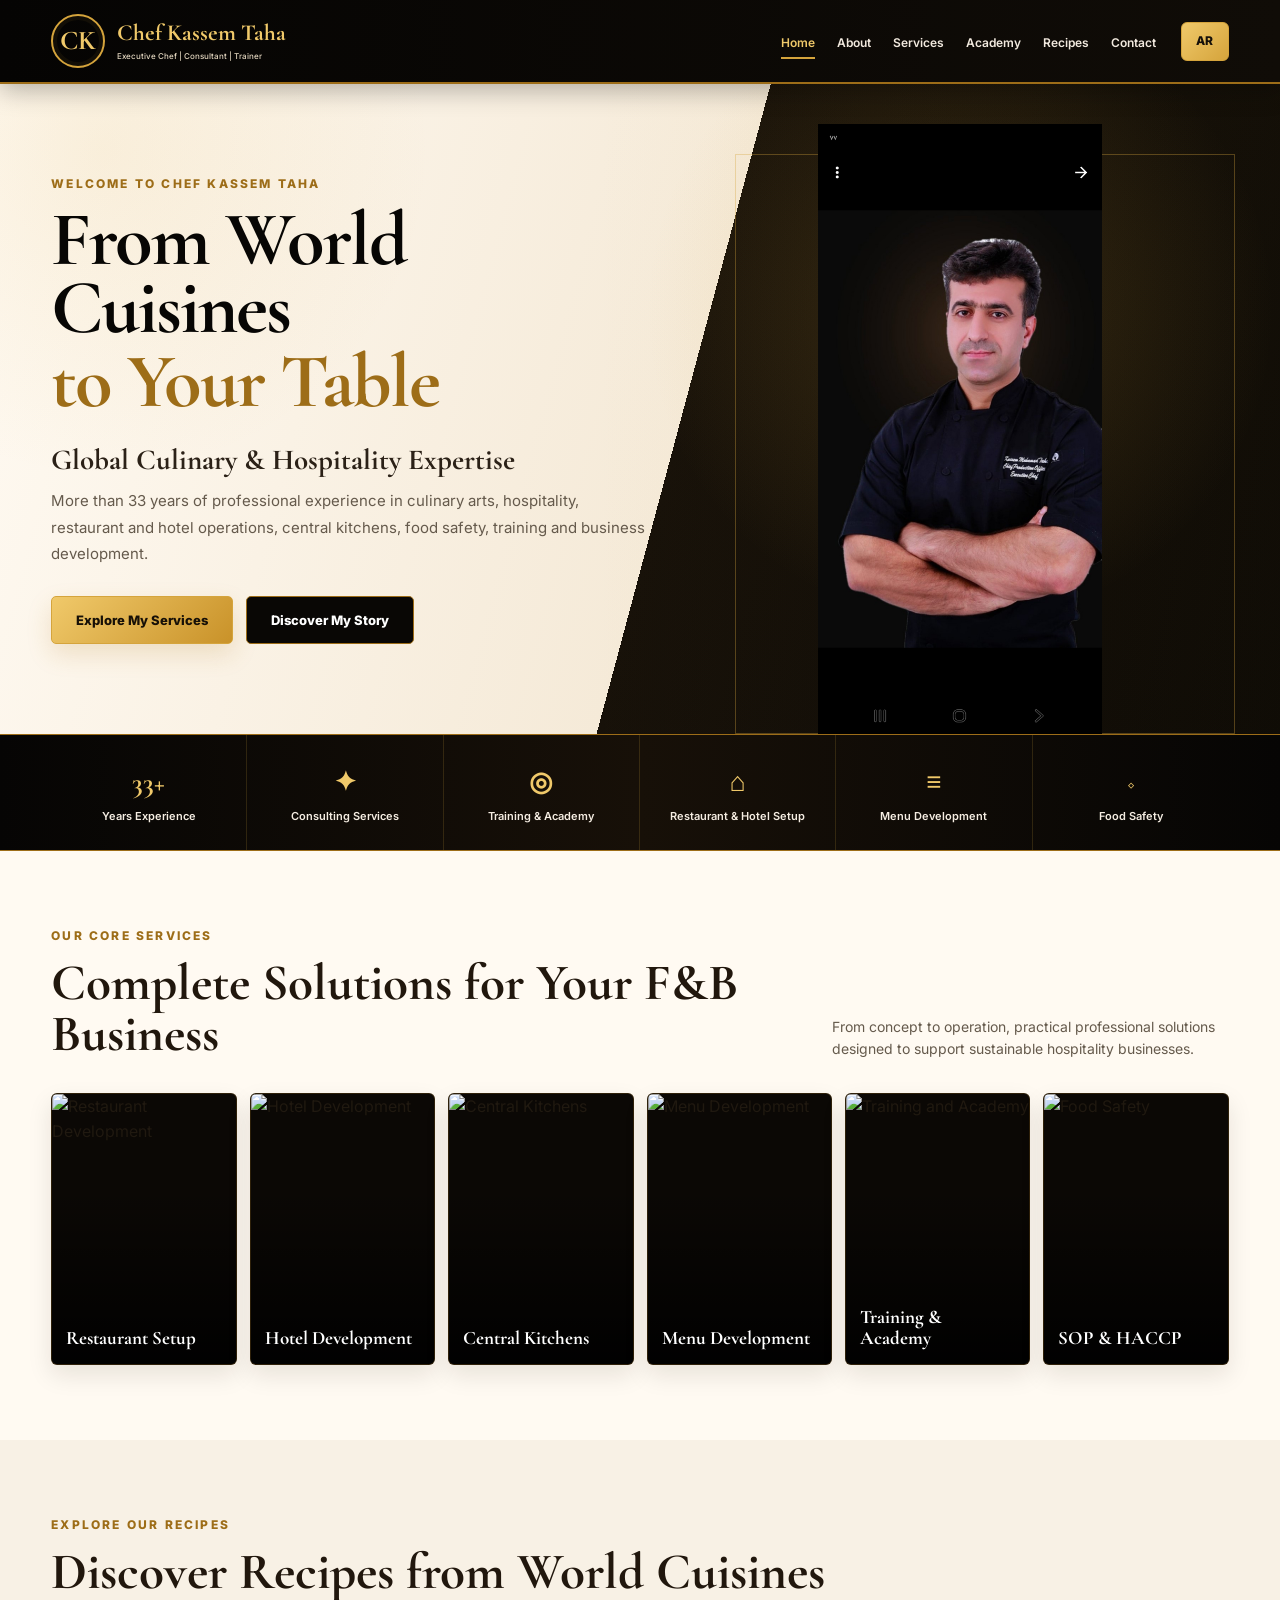
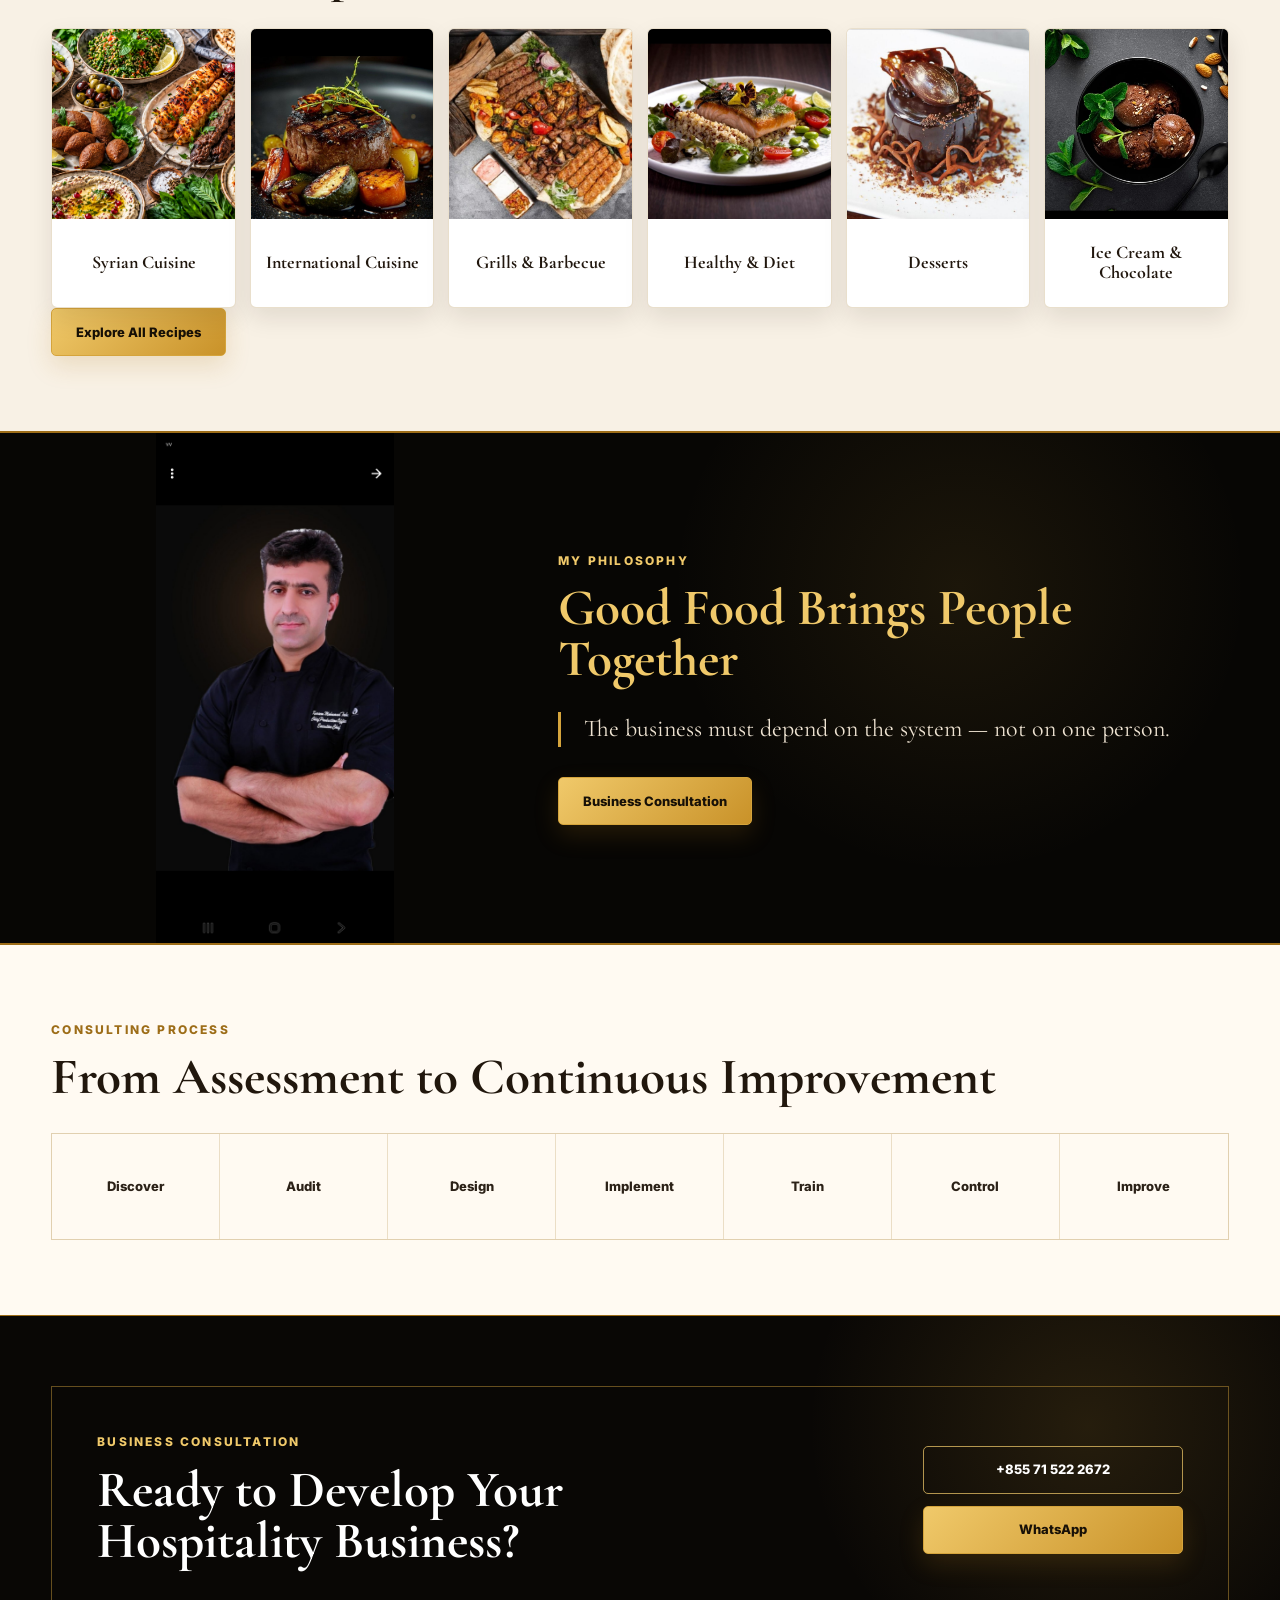
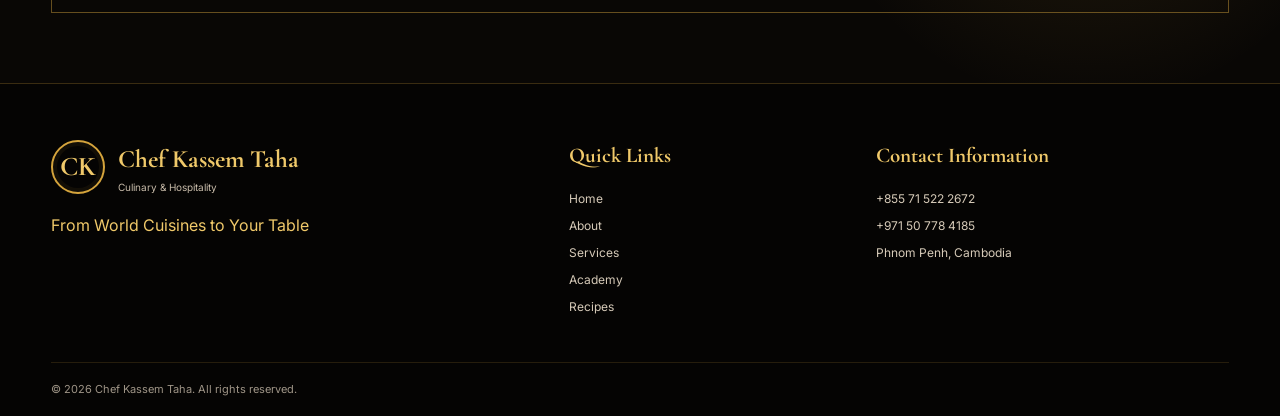
==== commit 50d7487d: "Update index.html" ====
--- a/index.html
+++ b/index.html
@@ -21,7 +21,6 @@
 
   <link rel="stylesheet" href="style.css">
 </head>
-
 
 <body>
 
@@ -51,7 +50,6 @@
 
     </a>
 
-
     <nav class="main-nav" id="mainNav">
 
       <a href="index.html"
@@ -92,7 +90,6 @@
       </a>
 
     </nav>
-
 
     <div class="header-actions">
 
@@ -124,9 +121,7 @@
 </header>
 
 
-
 <main>
-
 
 <!-- ======================================================
      HERO
@@ -146,7 +141,6 @@
         WELCOME TO CHEF KASSEM TAHA
       </p>
 
-
       <h1>
 
         <span data-en="From World Cuisines"
@@ -160,7 +154,6 @@
         </strong>
 
       </h1>
-
 
       <h2
         data-en="Global Culinary & Hospitality Expertise"
@@ -168,7 +161,6 @@
         Global Culinary & Hospitality Expertise
       </h2>
 
-
       <p class="hero-description"
          data-en="More than 33 years of professional experience in culinary arts, hospitality, restaurant and hotel operations, central kitchens, food safety, training and business development."
          data-ar="أكثر من 33 عاماً من الخبرة المهنية في فنون الطهي والضيافة وتشغيل المطاعم والفنادق والمطابخ المركزية وسلامة الغذاء والتدريب وتطوير الأعمال.">
@@ -179,7 +171,6 @@
         and business development.
 
       </p>
-
 
       <div class="hero-buttons">
 
@@ -201,7 +192,6 @@
 
     </div>
 
-
     <div class="hero-portrait">
 
       <img
@@ -215,7 +205,6 @@
 </section>
 
 
-
 <!-- ======================================================
      EXPERIENCE STRIP
 ====================================================== -->
@@ -223,7 +212,6 @@
 <section class="experience-strip">
 
   <div class="container experience-grid">
-
 
     <article class="experience-item">
 
@@ -237,7 +225,6 @@
 
     </article>
 
-
     <article class="experience-item">
 
       <span class="experience-icon">✦</span>
@@ -250,7 +237,6 @@
 
     </article>
 
-
     <article class="experience-item">
 
       <span class="experience-icon">◎</span>
@@ -263,7 +249,6 @@
 
     </article>
 
-
     <article class="experience-item">
 
       <span class="experience-icon">⌂</span>
@@ -276,7 +261,6 @@
 
     </article>
 
-
     <article class="experience-item">
 
       <span class="experience-icon">≡</span>
@@ -289,7 +273,6 @@
 
     </article>
 
-
     <article class="experience-item">
 
       <span class="experience-icon">◇</span>
@@ -307,7 +290,6 @@
 </section>
 
 
-
 <!-- ======================================================
      SERVICES
 ====================================================== -->
@@ -334,7 +316,6 @@
 
       </div>
 
-
       <p
         data-en="From concept to operation, practical professional solutions designed to support sustainable hospitality businesses."
         data-ar="من الفكرة إلى التشغيل، نقدم حلولاً عملية ومهنية تساعد على بناء وتشغيل مشاريع ضيافة مستدامة.">
@@ -347,10 +328,7 @@
 
     </div>
 
-
-
     <div class="services-grid">
-
 
       <article class="image-card">
 
@@ -369,8 +347,6 @@
 
       </article>
 
-
-
       <article class="image-card">
 
         <img src="service-hotel.jpg"
@@ -388,8 +364,6 @@
 
       </article>
 
-
-
       <article class="image-card">
 
         <img src="service-central-kitchen.jpg"
@@ -407,8 +381,6 @@
 
       </article>
 
-
-
       <article class="image-card">
 
         <img src="service-menu.jpg"
@@ -426,8 +398,6 @@
 
       </article>
 
-
-
       <article class="image-card" id="academy">
 
         <img src="service-training.jpg"
@@ -445,8 +415,6 @@
 
       </article>
 
-
-
       <article class="image-card">
 
         <img src="service-food-safety.jpg"
@@ -471,36 +439,48 @@
 </section>
 
 
-
 <!-- ======================================================
-     CUISINES
+     RECIPES PREVIEW
 ====================================================== -->
 
 <section class="cuisines-section" id="cuisines">
 
   <div class="container">
 
-
     <div class="section-heading">
 
       <p class="eyebrow"
-         data-en="EXPLORE OUR CUISINES"
-         data-ar="استكشف مطابخنا">
-        EXPLORE OUR CUISINES
+         data-en="EXPLORE OUR RECIPES"
+         data-ar="استكشف وصفاتنا">
+        EXPLORE OUR RECIPES
       </p>
 
       <h2
-        data-en="Discover Dishes from World Cuisines"
-        data-ar="استمتع بأشهى الأطباق من مطابخ العالم">
-        Discover Dishes from World Cuisines
+        data-en="Discover Recipes from World Cuisines"
+        data-ar="اكتشف وصفات مختارة من مطابخ العالم">
+        Discover Recipes from World Cuisines
       </h2>
 
     </div>
 
-
-
     <div class="cuisine-grid">
 
+      <article class="cuisine-card">
+
+        <img src="food-syrian.png"
+             alt="Syrian Cuisine">
+
+        <div>
+
+          <h3
+            data-en="Syrian Cuisine"
+            data-ar="المطبخ السوري">
+            Syrian Cuisine
+          </h3>
+
+        </div>
+
+      </article>
 
       <article class="cuisine-card">
 
@@ -511,34 +491,13 @@
 
           <h3
             data-en="International Cuisine"
-            data-ar="المطابخ العالمية">
+            data-ar="المطبخ العالمي">
             International Cuisine
           </h3>
 
         </div>
 
       </article>
-
-
-
-      <article class="cuisine-card">
-
-        <img src="food-middle-eastern.jpg"
-             alt="Middle Eastern Cuisine">
-
-        <div>
-
-          <h3
-            data-en="Middle Eastern Cuisine"
-            data-ar="المطبخ الشرقي">
-            Middle Eastern Cuisine
-          </h3>
-
-        </div>
-
-      </article>
-
-
 
       <article class="cuisine-card">
 
@@ -549,7 +508,7 @@
 
           <h3
             data-en="Grills & Barbecue"
-            data-ar="المشاوي">
+            data-ar="المشاوي والباربكيو">
             Grills & Barbecue
           </h3>
 
@@ -557,45 +516,22 @@
 
       </article>
 
-
-
       <article class="cuisine-card">
 
-        <img src="food-pasta.jpg"
-             alt="Pasta and Italian Cuisine">
+        <img src="food-healthy.jpg"
+             alt="Healthy and Diet Cuisine">
 
         <div>
 
           <h3
-            data-en="Pasta & Italian"
-            data-ar="المأكولات الإيطالية">
-            Pasta & Italian
-          </h3>
-
-        </div>
-
-      </article>
-
-
-
-      <article class="cuisine-card">
-
-        <img src="food-healthy.jpg"
-             alt="Healthy Food">
-
-        <div>
-
-          <h3
             data-en="Healthy & Diet"
-            data-ar="الأكل الصحي">
+            data-ar="المطبخ الصحي والدايت">
             Healthy & Diet
           </h3>
 
         </div>
 
       </article>
-
-
 
       <article class="cuisine-card">
 
@@ -614,12 +550,39 @@
 
       </article>
 
+      <article class="cuisine-card">
+
+        <img src="food-icecream-chocolate.jpg"
+             alt="Ice Cream and Chocolate">
+
+        <div>
+
+          <h3
+            data-en="Ice Cream & Chocolate"
+            data-ar="الآيس كريم والشوكولاتة">
+            Ice Cream & Chocolate
+          </h3>
+
+        </div>
+
+      </article>
+
+    </div>
+
+    <div class="recipes-more">
+
+      <a href="#"
+         class="btn btn-gold"
+         data-en="Explore All Recipes"
+         data-ar="استكشف جميع الوصفات">
+        Explore All Recipes
+      </a>
+
     </div>
 
   </div>
 
 </section>
-
 
 
 <!-- ======================================================
@@ -630,7 +593,6 @@
 
   <div class="container story-grid">
 
-
     <div class="story-image">
 
       <img
@@ -638,7 +600,6 @@
         alt="Chef Kassem Taha">
 
     </div>
-
 
     <div class="story-content">
 
@@ -654,7 +615,6 @@
         Good Food Brings People Together
       </h2>
 
-
       <blockquote
         data-en="The business must depend on the system — not on one person."
         data-ar="يجب أن يعتمد العمل على النظام، وليس على شخص واحد.">
@@ -663,7 +623,6 @@
         not on one person.
 
       </blockquote>
-
 
       <a href="#contact"
          class="btn btn-gold"
@@ -679,7 +638,6 @@
 </section>
 
 
-
 <!-- ======================================================
      CONSULTING PROCESS
 ====================================================== -->
@@ -704,7 +662,6 @@
 
     </div>
 
-
     <div class="process-grid">
 
       <span data-en="Discover"
@@ -747,7 +704,6 @@
   </div>
 
 </section>
-
 
 
 <!-- ======================================================
@@ -773,7 +729,6 @@
       </h2>
 
     </div>
-
 
     <div class="contact-buttons">
 
@@ -799,9 +754,7 @@
 
 </section>
 
-
 </main>
-
 
 
 <!-- ======================================================
@@ -811,7 +764,6 @@
 <footer class="site-footer">
 
   <div class="container footer-grid">
-
 
     <div class="footer-brand">
 
@@ -833,7 +785,6 @@
 
       </div>
 
-
       <p
         data-en="From World Cuisines to Your Table"
         data-ar="من مطابخ العالم إلى مائدتكم">
@@ -842,8 +793,6 @@
 
     </div>
 
-
-
     <div class="footer-links">
 
       <h3
@@ -884,8 +833,6 @@
 
     </div>
 
-
-
     <div class="footer-contact">
 
       <h3
@@ -916,7 +863,6 @@
 
   </div>
 
-
   <div class="container footer-bottom">
 
     <span>
@@ -935,4 +881,4 @@
 <script src="script.js"></script>
 
 </body>
-        </html>
+</html>
--- a/style.css
+++ b/style.css
@@ -1,32 +1,26 @@
 /* =========================================================
    CHEF KASSEM TAHA
-   MAIN WEBSITE STYLE
-   RESPONSIVE CLEAN BUILD
+   HOME PAGE — APPROVED BLACK & GOLD DESIGN
 ========================================================= */
 
 :root {
-  --black: #080706;
-  --black-soft: #12100d;
-  --black-card: #19150f;
-
-  --gold: #c89a45;
-  --gold-light: #edc979;
-  --gold-dark: #9c702b;
+  --black: #070604;
+  --black-2: #100d09;
+  --black-3: #18130d;
+
+  --gold: #d5a43c;
+  --gold-light: #f0c96a;
+  --gold-dark: #9d6d18;
 
   --cream: #f8f1e5;
   --cream-light: #fffaf2;
-  --cream-dark: #e8dcc8;
-
-  --text: #201b15;
-  --text-soft: #655c50;
+
+  --text: #201910;
+  --text-soft: #655a4c;
   --white: #ffffff;
 
-  --border-gold: rgba(200, 154, 69, 0.38);
-
+  --border: rgba(213, 164, 60, .38);
   --container: 1240px;
-  --header-height: 84px;
-
-  --shadow: 0 18px 45px rgba(30, 20, 8, 0.12);
 }
 
 
@@ -34,32 +28,29 @@
    RESET
 ========================================================= */
 
-*,
-*::before,
-*::after {
+* {
   box-sizing: border-box;
 }
 
 html {
-  width: 100%;
   scroll-behavior: smooth;
-  scroll-padding-top: 100px;
-  overflow-x: hidden;
+  scroll-padding-top: 90px;
 }
 
 body {
-  width: 100%;
-  min-width: 0;
   margin: 0;
   padding: 0;
+  overflow-x: hidden;
 
   background: var(--cream-light);
   color: var(--text);
 
   font-family: "Inter", Arial, sans-serif;
-  line-height: 1.65;
-
-  overflow-x: hidden;
+  line-height: 1.6;
+}
+
+html[dir="rtl"] body {
+  font-family: "Cairo", Arial, sans-serif;
 }
 
 body.menu-open {
@@ -70,7 +61,6 @@
   display: block;
   width: 100%;
   max-width: 100%;
-  height: auto;
 }
 
 a {
@@ -107,37 +97,31 @@
   background:
     linear-gradient(
       90deg,
-      rgba(7, 6, 5, 0.99),
-      rgba(17, 13, 9, 0.99)
+      #050403,
+      #100c07
     );
 
-  border-bottom: 1px solid var(--border-gold);
+  border-bottom: 2px solid var(--gold-dark);
 
   box-shadow:
-    0 8px 25px rgba(0, 0, 0, 0.18);
+    0 6px 24px rgba(0, 0, 0, .28);
 }
 
 .header-inner {
-  min-height: var(--header-height);
+  min-height: 82px;
 
   display: flex;
   align-items: center;
 
-  gap: 28px;
-}
-
-
-/* =========================================================
-   BRAND
-========================================================= */
+  gap: 25px;
+}
 
 .brand {
   display: flex;
   align-items: center;
 
-  gap: 13px;
-
-  min-width: 0;
+  gap: 12px;
+
   flex-shrink: 0;
 }
 
@@ -145,59 +129,57 @@
   width: 54px;
   height: 54px;
 
+  flex: 0 0 54px;
+
   display: grid;
   place-items: center;
 
-  flex: 0 0 54px;
-
-  border: 1px solid var(--gold-light);
+  border: 2px solid var(--gold);
   border-radius: 50%;
 
   color: var(--gold-light);
 
   font-family: "Cormorant Garamond", Georgia, serif;
-  font-size: 29px;
+  font-size: 27px;
   font-weight: 700;
 
   box-shadow:
-    inset 0 0 0 4px rgba(200, 154, 69, 0.06);
-}
-
-.brand-name {
-  min-width: 0;
-
+    inset 0 0 0 4px rgba(213, 164, 60, .06);
+}
+
+.brand-copy {
   display: flex;
   flex-direction: column;
 
+  min-width: 0;
+
   line-height: 1.1;
 }
 
-.brand-name strong {
-  color: var(--white);
+.brand-copy strong {
+  color: var(--gold-light);
 
   font-family: "Cormorant Garamond", Georgia, serif;
   font-size: 23px;
   font-weight: 700;
 
-  letter-spacing: 0.7px;
-
   white-space: nowrap;
 }
 
-.brand-name small {
+.brand-copy small {
   margin-top: 5px;
 
-  color: var(--gold-light);
+  color: #e3d6bf;
 
   font-size: 8px;
-  font-weight: 600;
-
-  letter-spacing: 2px;
-}
-
-
-/* =========================================================
-   DESKTOP NAVIGATION
+  font-weight: 500;
+
+  white-space: nowrap;
+}
+
+
+/* =========================================================
+   NAVIGATION
 ========================================================= */
 
 .main-nav {
@@ -206,23 +188,20 @@
   display: flex;
   align-items: center;
 
-  gap: 24px;
+  gap: 22px;
 }
 
 .main-nav a {
   position: relative;
 
-  padding-block: 30px;
-
-  color: #e6ded2;
+  padding: 30px 0 27px;
+
+  color: #f2eadf;
 
   font-size: 12px;
   font-weight: 600;
 
   white-space: nowrap;
-
-  transition:
-    color 0.25s ease;
 }
 
 .main-nav a::after {
@@ -234,14 +213,13 @@
   right: 0;
   bottom: 20px;
 
-  height: 1px;
-
-  background: var(--gold-light);
+  height: 2px;
+
+  background: var(--gold);
 
   transform: scaleX(0);
 
-  transition:
-    transform 0.25s ease;
+  transition: transform .25s ease;
 }
 
 .main-nav a:hover,
@@ -263,18 +241,17 @@
   display: flex;
   align-items: center;
 
-  gap: 10px;
-
-  flex-shrink: 0;
+  gap: 9px;
 }
 
 .language-button {
-  min-width: 83px;
-
-  padding: 9px 13px;
+  min-width: 48px;
+  height: 39px;
+
+  padding: 0 12px;
 
   border: 1px solid var(--gold);
-  border-radius: 4px;
+  border-radius: 6px;
 
   background:
     linear-gradient(
@@ -283,31 +260,19 @@
       var(--gold)
     );
 
-  color: #17110a;
-
-  font-family: "Cairo", Arial, sans-serif;
+  color: #151009;
+
+  font-weight: 800;
   font-size: 12px;
-  font-weight: 700;
 
   cursor: pointer;
-
-  transition:
-    transform 0.2s ease,
-    box-shadow 0.2s ease;
-}
-
-.language-button:hover {
-  transform: translateY(-1px);
-
-  box-shadow:
-    0 7px 18px rgba(200, 154, 69, 0.2);
 }
 
 .menu-button {
   display: none;
 
-  width: 43px;
-  height: 43px;
+  width: 44px;
+  height: 44px;
 
   padding: 8px;
 
@@ -321,28 +286,14 @@
 .menu-button span {
   display: block;
 
-  width: 26px;
+  width: 27px;
   height: 2px;
 
-  margin: 5px auto;
+  margin: 6px auto;
 
   background: var(--gold-light);
 
-  transition:
-    transform 0.25s ease,
-    opacity 0.25s ease;
-}
-
-.menu-button.open span:nth-child(1) {
-  transform: translateY(7px) rotate(45deg);
-}
-
-.menu-button.open span:nth-child(2) {
-  opacity: 0;
-}
-
-.menu-button.open span:nth-child(3) {
-  transform: translateY(-7px) rotate(-45deg);
+  transition: .25s ease;
 }
 
 
@@ -353,71 +304,88 @@
 .hero {
   position: relative;
 
-  width: 100%;
   overflow: hidden;
+
+  min-height: 650px;
 
   background:
     radial-gradient(
       circle at 75% 35%,
-      rgba(207, 162, 85, 0.2),
-      transparent 25%
+      rgba(213, 164, 60, .18),
+      transparent 30%
     ),
     linear-gradient(
       105deg,
       #fffaf2 0%,
-      #f8eddb 56%,
-      #20170f 56%,
-      #080706 100%
+      #f5ead8 53%,
+      #171109 53%,
+      #050403 100%
     );
 }
 
-.hero::before {
+.hero::after {
   content: "";
 
   position: absolute;
 
-  width: 520px;
-  height: 520px;
-
-  left: -270px;
-  bottom: -300px;
-
-  border: 1px solid rgba(200, 154, 69, 0.15);
-  border-radius: 50%;
+  inset: 0;
+
+  pointer-events: none;
+
+  background:
+    linear-gradient(
+      90deg,
+      transparent 45%,
+      rgba(213, 164, 60, .05)
+    );
+}
+
+.hero-overlay {
+  position: absolute;
+  inset: 0;
+
+  pointer-events: none;
+
+  background:
+    radial-gradient(
+      circle at 8% 10%,
+      rgba(213, 164, 60, .11),
+      transparent 25%
+    );
 }
 
 .hero-grid {
   position: relative;
-  z-index: 1;
-
-  min-height: 690px;
+  z-index: 2;
+
+  min-height: 650px;
 
   display: grid;
 
   grid-template-columns:
-    minmax(0, 1.08fr)
-    minmax(360px, 0.92fr);
+    minmax(0, 1.05fr)
+    minmax(380px, .95fr);
 
   align-items: center;
 
-  gap: 55px;
+  gap: 45px;
 }
 
 .hero-content {
-  min-width: 0;
-
-  padding-block: 80px;
+  max-width: 670px;
+
+  padding: 75px 0;
 }
 
 .eyebrow {
-  margin: 0 0 14px;
+  margin: 0 0 13px;
 
   color: var(--gold-dark);
 
   font-size: 12px;
   font-weight: 800;
 
-  letter-spacing: 2.1px;
+  letter-spacing: 2.2px;
 
   text-transform: uppercase;
 }
@@ -425,14 +393,14 @@
 .hero h1 {
   margin: 0;
 
-  max-width: 690px;
-
   font-family: "Cormorant Garamond", Georgia, serif;
 
-  font-size: clamp(62px, 7vw, 105px);
-  line-height: 0.82;
+  font-size: clamp(55px, 6vw, 88px);
+  line-height: .88;
 
   letter-spacing: -2px;
+
+  color: var(--black);
 }
 
 .hero h1 span,
@@ -441,49 +409,42 @@
 }
 
 .hero h1 strong {
+  margin-top: 7px;
+
   color: var(--gold-dark);
 
   font-weight: 700;
 }
 
 .hero h2 {
-  margin: 28px 0 15px;
-
-  max-width: 620px;
-
-  color: #30271e;
+  margin: 27px 0 12px;
+
+  color: #2b2117;
 
   font-family: "Cormorant Garamond", Georgia, serif;
-  font-size: clamp(28px, 3vw, 43px);
-  line-height: 1.08;
-
-  font-weight: 600;
+  font-size: 29px;
+  line-height: 1.15;
 }
 
 .hero-description {
-  max-width: 650px;
+  max-width: 640px;
 
   margin: 0;
 
   color: var(--text-soft);
 
   font-size: 15px;
-  line-height: 1.85;
+  line-height: 1.75;
 }
 
 .hero-buttons {
   display: flex;
   flex-wrap: wrap;
 
-  gap: 12px;
-
-  margin-top: 30px;
-}
-
-
-/* =========================================================
-   BUTTONS
-========================================================= */
+  gap: 13px;
+
+  margin-top: 29px;
+}
 
 .btn {
   min-height: 48px;
@@ -492,22 +453,16 @@
   align-items: center;
   justify-content: center;
 
-  padding: 12px 22px;
-
-  border: 1px solid transparent;
-  border-radius: 3px;
-
-  font-size: 12px;
+  padding: 12px 24px;
+
+  border-radius: 5px;
+
+  font-size: 13px;
   font-weight: 800;
 
-  letter-spacing: 0.3px;
-
   transition:
-    transform 0.2s ease,
-    background 0.2s ease,
-    color 0.2s ease,
-    border-color 0.2s ease,
-    box-shadow 0.2s ease;
+    transform .2s ease,
+    box-shadow .2s ease;
 }
 
 .btn:hover {
@@ -515,385 +470,448 @@
 }
 
 .btn-gold {
+  border: 1px solid var(--gold);
+
   background:
     linear-gradient(
       135deg,
-      var(--gold-light),
-      var(--gold)
+      #f0c96a,
+      #c99229
     );
 
-  color: #17110a;
-
-  border-color: var(--gold);
-}
-
-.btn-gold:hover {
+  color: #171007;
+
   box-shadow:
-    0 10px 24px rgba(156, 112, 43, 0.22);
-}
-
-.btn-outline {
-  border-color: rgba(72, 54, 34, 0.42);
-
-  color: #30261c;
-
-  background: rgba(255, 255, 255, 0.35);
-}
-
-.btn-outline:hover {
-  border-color: var(--gold-dark);
-
-  background: rgba(255, 255, 255, 0.7);
+    0 10px 24px rgba(177, 121, 25, .18);
+}
+
+.btn-dark {
+  border: 1px solid var(--gold-dark);
+
+  background: #090705;
+
+  color: var(--white);
 }
 
 .btn-outline-light {
-  border-color: rgba(237, 201, 121, 0.65);
-
-  color: var(--cream-light);
+  border: 1px solid rgba(240, 201, 106, .72);
+
+  color: var(--white);
 
   background: transparent;
 }
 
-.btn-outline-light:hover {
-  background: rgba(237, 201, 121, 0.08);
-}
-
-
-/* =========================================================
-   EXPERIENCE
-========================================================= */
-
-.experience {
-  display: flex;
-  align-items: center;
-
-  gap: 13px;
-
-  margin-top: 34px;
-}
-
-.experience strong {
-  color: var(--gold-dark);
-
-  font-family: "Cormorant Garamond", Georgia, serif;
-
-  font-size: 48px;
-  line-height: 1;
-}
-
-.experience span {
-  max-width: 170px;
-
-  color: #4f453a;
-
-  font-size: 11px;
-  font-weight: 700;
-
-  line-height: 1.35;
-
-  text-transform: uppercase;
-}
-
-
-/* =========================================================
-   HERO PHOTO
-========================================================= */
-
-.hero-photo {
+
+/* =========================================================
+   HERO PORTRAIT
+========================================================= */
+
+.hero-portrait {
   position: relative;
 
-  min-width: 0;
-
-  display: flex;
-  justify-content: center;
-  align-items: center;
-
-  padding-block: 48px;
-}
-
-.photo-frame {
+  align-self: end;
+
+  width: 100%;
+  max-width: 510px;
+
+  margin-inline: auto;
+}
+
+.hero-portrait::before {
+  content: "";
+
+  position: absolute;
+
+  inset: 30px -20px 0 30px;
+
+  border: 1px solid rgba(213, 164, 60, .35);
+
+  z-index: -1;
+}
+
+.hero-portrait img {
+  width: 100%;
+
+  max-height: 610px;
+
+  object-fit: contain;
+  object-position: center bottom;
+}
+
+
+/* =========================================================
+   EXPERIENCE STRIP
+========================================================= */
+
+.experience-strip {
   position: relative;
-
-  width: min(100%, 465px);
-
-  overflow: hidden;
-
-  border:
-    1px solid rgba(237, 201, 121, 0.55);
-
-  background: #090807;
-
-  box-shadow:
-    0 28px 65px rgba(0, 0, 0, 0.32);
-}
-
-.photo-frame::before {
-  content: "";
-
-  position: absolute;
-
-  z-index: 2;
-
-  inset: 12px;
-
-  pointer-events: none;
-
-  border:
-    1px solid rgba(237, 201, 121, 0.18);
-}
-
-.photo-frame img {
-  width: 100%;
-  height: auto;
-
-  object-fit: contain;
-
-  background: #090807;
-}
-
-
-/* =========================================================
-   GENERAL SECTION HEADING
-========================================================= */
-
-.section-heading {
-  max-width: 760px;
-
-  margin-bottom: 42px;
-}
-
-.section-heading h2 {
-  margin: 0;
-
-  color: var(--text);
-
-  font-family: "Cormorant Garamond", Georgia, serif;
-
-  font-size: clamp(37px, 5vw, 59px);
-  line-height: 1;
-
-  font-weight: 700;
-}
-
-
-/* =========================================================
-   EXPERTISE
-========================================================= */
-
-.expertise {
-  padding: 95px 0;
-
-  background: var(--cream-light);
-}
-
-.expertise-grid {
-  display: grid;
-
-  grid-template-columns:
-    repeat(3, minmax(0, 1fr));
-
-  gap: 18px;
-}
-
-.expertise-card {
-  position: relative;
-
-  min-width: 0;
-  min-height: 250px;
-
-  padding: 29px;
-
-  overflow: hidden;
+  z-index: 5;
 
   background:
     linear-gradient(
-      145deg,
-      #fffdf8,
-      #f3e7d5
+      90deg,
+      #060504,
+      #171008,
+      #060504
     );
 
-  border: 1px solid rgba(156, 112, 43, 0.18);
+  border-top: 1px solid var(--gold-dark);
+  border-bottom: 1px solid var(--gold-dark);
+}
+
+.experience-grid {
+  display: grid;
+
+  grid-template-columns:
+    repeat(6, minmax(0, 1fr));
+}
+
+.experience-item {
+  min-height: 115px;
+
+  display: flex;
+  flex-direction: column;
+  align-items: center;
+  justify-content: center;
+
+  padding: 18px 10px;
+
+  text-align: center;
+
+  border-inline-end:
+    1px solid rgba(213, 164, 60, .18);
+}
+
+.experience-item:last-child {
+  border-inline-end: 0;
+}
+
+.experience-icon {
+  color: var(--gold-light);
+
+  font-family: "Cormorant Garamond", Georgia, serif;
+
+  font-size: 27px;
+  font-weight: 700;
+}
+
+.experience-item h3 {
+  margin: 5px 0 0;
+
+  color: #f5ede2;
+
+  font-size: 11px;
+  font-weight: 600;
+
+  line-height: 1.35;
+}
+
+
+/* =========================================================
+   COMMON SECTIONS
+========================================================= */
+
+.services-section,
+.cuisines-section,
+.process-section {
+  padding: 75px 0;
+}
+
+.services-section {
+  background: var(--cream-light);
+}
+
+.cuisines-section {
+  background: var(--cream);
+}
+
+.section-intro {
+  display: grid;
+
+  grid-template-columns:
+    minmax(0, 1.3fr)
+    minmax(280px, .7fr);
+
+  gap: 45px;
+
+  align-items: end;
+
+  margin-bottom: 32px;
+}
+
+.section-heading {
+  margin-bottom: 30px;
+}
+
+.section-intro h2,
+.section-heading h2,
+.story-content h2,
+.contact-grid h2 {
+  margin: 0;
+
+  font-family: "Cormorant Garamond", Georgia, serif;
+
+  font-size: clamp(35px, 4vw, 54px);
+  line-height: 1;
+
+  color: #21170d;
+}
+
+.section-intro > p {
+  margin: 0;
+
+  color: var(--text-soft);
+
+  font-size: 14px;
+}
+
+
+/* =========================================================
+   SERVICE CARDS
+========================================================= */
+
+.services-grid {
+  display: grid;
+
+  grid-template-columns:
+    repeat(6, minmax(0, 1fr));
+
+  gap: 13px;
+}
+
+.image-card,
+.cuisine-card {
+  position: relative;
+
+  overflow: hidden;
+
+  min-width: 0;
+
+  border: 1px solid rgba(157, 109, 24, .25);
+  border-radius: 6px;
+
+  background: #0b0805;
 
   box-shadow:
-    0 12px 30px rgba(64, 45, 21, 0.07);
-
-  transition:
-    transform 0.25s ease,
-    box-shadow 0.25s ease,
-    border-color 0.25s ease;
-}
-
-.expertise-card:hover {
-  transform: translateY(-5px);
-
-  border-color: rgba(156, 112, 43, 0.42);
-
-  box-shadow:
-    0 18px 38px rgba(64, 45, 21, 0.11);
-}
-
-.expertise-card > span {
-  display: block;
-
-  margin-bottom: 28px;
-
-  color: var(--gold-dark);
-
-  font-family: "Cormorant Garamond", Georgia, serif;
-
-  font-size: 34px;
-  font-weight: 700;
-
-  line-height: 1;
-}
-
-.expertise-card h3 {
-  margin: 0 0 12px;
-
-  color: #241d16;
-
-  font-family: "Cormorant Garamond", Georgia, serif;
-
-  font-size: 27px;
-  line-height: 1.05;
-}
-
-.expertise-card p {
-  margin: 0;
-
-  color: var(--text-soft);
-
-  font-size: 13px;
-  line-height: 1.7;
-}
-
-
-/* =========================================================
-   SYSTEM / PHILOSOPHY
-========================================================= */
-
-.system-section {
-  padding: 95px 0;
-
-  color: var(--cream-light);
-
-  background:
-    radial-gradient(
-      circle at 90% 20%,
-      rgba(200, 154, 69, 0.16),
-      transparent 28%
-    ),
-    linear-gradient(
-      135deg,
-      #080706,
-      #17110c
-    );
-
-  border-block:
-    1px solid rgba(200, 154, 69, 0.2);
-}
-
-.system-section .eyebrow {
-  color: var(--gold-light);
-}
-
-.system-grid {
-  display: grid;
-
-  grid-template-columns:
-    minmax(0, 1fr)
-    minmax(340px, 0.85fr);
-
-  align-items: center;
-
-  gap: 65px;
-}
-
-.system-grid h2 {
-  margin: 0;
-
-  max-width: 650px;
-
-  font-family: "Cormorant Garamond", Georgia, serif;
-
-  font-size: clamp(42px, 5vw, 65px);
-  line-height: 0.98;
-
-  font-weight: 600;
-}
-
-.system-grid blockquote {
-  position: relative;
-
-  margin: 0;
-
-  padding: 34px;
-
-  color: #f6ead6;
-
-  font-family: "Cormorant Garamond", Georgia, serif;
-
-  font-size: 29px;
-  line-height: 1.25;
-
-  border-inline-start:
-    2px solid var(--gold);
-
-  background:
-    rgba(255, 255, 255, 0.025);
-}
-
-
-/* =========================================================
-   PROCESS
-========================================================= */
-
-.process {
-  padding: 95px 0;
+    0 10px 25px rgba(30, 20, 8, .10);
+}
+
+.image-card {
+  min-height: 270px;
+}
+
+.image-card img {
+  height: 270px;
+
+  object-fit: cover;
+
+  transition: transform .4s ease;
+}
+
+.image-card:hover img,
+.cuisine-card:hover img {
+  transform: scale(1.04);
+}
+
+.image-card::after {
+  content: "";
+
+  position: absolute;
+  inset: 0;
 
   background:
     linear-gradient(
-      180deg,
-      var(--cream),
-      var(--cream-light)
+      to top,
+      rgba(0, 0, 0, .93),
+      transparent 65%
     );
 }
 
-.process-list {
+.image-card-content {
+  position: absolute;
+
+  z-index: 2;
+
+  left: 14px;
+  right: 14px;
+  bottom: 15px;
+}
+
+.image-card h3 {
+  margin: 0;
+
+  color: var(--white);
+
+  font-family: "Cormorant Garamond", Georgia, serif;
+
+  font-size: 19px;
+  line-height: 1.1;
+}
+
+
+/* =========================================================
+   CUISINES
+========================================================= */
+
+.cuisine-grid {
   display: grid;
 
   grid-template-columns:
-    repeat(7, minmax(0, 1fr));
-
-  border:
-    1px solid rgba(156, 112, 43, 0.25);
-}
-
-.process-list span {
-  min-width: 0;
-  min-height: 105px;
+    repeat(6, minmax(0, 1fr));
+
+  gap: 14px;
+}
+
+.cuisine-card {
+  background: var(--white);
+
+  border-color: rgba(157, 109, 24, .22);
+}
+
+.cuisine-card img {
+  height: 190px;
+
+  object-fit: cover;
+
+  transition: transform .4s ease;
+}
+
+.cuisine-card > div {
+  min-height: 88px;
 
   display: flex;
   align-items: center;
   justify-content: center;
 
-  padding: 15px 8px;
-
-  color: #33291e;
-
-  font-size: 12px;
+  padding: 13px 8px;
+
+  text-align: center;
+}
+
+.cuisine-card h3 {
+  margin: 0;
+
+  color: #21170e;
+
+  font-family: "Cormorant Garamond", Georgia, serif;
+
+  font-size: 18px;
+  line-height: 1.1;
+}
+
+
+/* =========================================================
+   STORY
+========================================================= */
+
+.story-section {
+  overflow: hidden;
+
+  background:
+    radial-gradient(
+      circle at 75% 30%,
+      rgba(213, 164, 60, .10),
+      transparent 28%
+    ),
+    #070604;
+
+  color: var(--white);
+
+  border-top: 2px solid var(--gold-dark);
+  border-bottom: 2px solid var(--gold-dark);
+}
+
+.story-grid {
+  display: grid;
+
+  grid-template-columns:
+    minmax(300px, .8fr)
+    minmax(0, 1.2fr);
+
+  align-items: center;
+
+  gap: 60px;
+}
+
+.story-image {
+  align-self: end;
+}
+
+.story-image img {
+  max-height: 510px;
+
+  object-fit: contain;
+  object-position: center bottom;
+}
+
+.story-content {
+  padding: 75px 0;
+}
+
+.story-content .eyebrow {
+  color: var(--gold-light);
+}
+
+.story-content h2 {
+  color: var(--gold-light);
+
+  max-width: 620px;
+}
+
+.story-content blockquote {
+  margin: 27px 0 30px;
+
+  padding-inline-start: 23px;
+
+  border-inline-start: 3px solid var(--gold);
+
+  color: #eee3d2;
+
+  font-family: "Cormorant Garamond", Georgia, serif;
+
+  font-size: 24px;
+  line-height: 1.45;
+}
+
+
+/* =========================================================
+   PROCESS
+========================================================= */
+
+.process-section {
+  background: var(--cream-light);
+}
+
+.process-grid {
+  display: grid;
+
+  grid-template-columns:
+    repeat(7, minmax(0, 1fr));
+
+  border: 1px solid rgba(157, 109, 24, .30);
+}
+
+.process-grid span {
+  min-height: 105px;
+
+  display: flex;
+  align-items: center;
+  justify-content: center;
+
+  padding: 14px;
+
+  border-inline-end:
+    1px solid rgba(157, 109, 24, .20);
+
+  color: #2b2117;
+
+  font-size: 13px;
   font-weight: 800;
 
   text-align: center;
-
-  border-inline-end:
-    1px solid rgba(156, 112, 43, 0.2);
-
-  background:
-    rgba(255, 255, 255, 0.45);
-}
-
-.process-list span:last-child {
+}
+
+.process-grid span:last-child {
   border-inline-end: 0;
 }
 
@@ -905,209 +923,202 @@
 .contact-section {
   padding: 70px 0;
 
-  background: #0a0806;
-}
-
-.contact-box {
+  background:
+    radial-gradient(
+      circle at 85% 30%,
+      rgba(213, 164, 60, .14),
+      transparent 25%
+    ),
+    #090705;
+
+  border-top: 1px solid var(--gold-dark);
+}
+
+.contact-grid {
+  display: grid;
+
+  grid-template-columns:
+    minmax(0, 1fr)
+    auto;
+
+  align-items: center;
+
+  gap: 45px;
+
+  padding: 45px;
+
+  border: 1px solid rgba(213, 164, 60, .45);
+}
+
+.contact-grid .eyebrow {
+  color: var(--gold-light);
+}
+
+.contact-grid h2 {
+  max-width: 650px;
+
+  color: var(--white);
+}
+
+.contact-buttons {
+  display: flex;
+  flex-direction: column;
+
+  min-width: 260px;
+
+  gap: 12px;
+}
+
+
+/* =========================================================
+   FOOTER
+========================================================= */
+
+.site-footer {
+  padding-top: 55px;
+
+  background: #050403;
+
+  color: #d7cbb9;
+
+  border-top: 1px solid rgba(213, 164, 60, .25);
+}
+
+.footer-grid {
+  display: grid;
+
+  grid-template-columns:
+    1.3fr .7fr 1fr;
+
+  gap: 60px;
+
+  padding-bottom: 45px;
+}
+
+.footer-brand-title {
   display: flex;
   align-items: center;
-  justify-content: space-between;
-
-  gap: 45px;
-
-  padding: 48px;
-
-  border:
-    1px solid rgba(200, 154, 69, 0.32);
-
-  background:
-    linear-gradient(
-      135deg,
-      rgba(200, 154, 69, 0.08),
-      rgba(255, 255, 255, 0.01)
-    );
-}
-
-.contact-box .eyebrow {
+
+  gap: 13px;
+}
+
+.footer-brand-title > div {
+  display: flex;
+  flex-direction: column;
+}
+
+.footer-brand-title strong {
   color: var(--gold-light);
-}
-
-.contact-box h2 {
-  max-width: 680px;
-
-  margin: 0;
-
-  color: var(--cream-light);
 
   font-family: "Cormorant Garamond", Georgia, serif;
 
-  font-size: clamp(37px, 4vw, 53px);
-  line-height: 1;
-
-  font-weight: 600;
-}
-
-.contact-actions {
-  display: flex;
-  flex-wrap: wrap;
-
-  justify-content: flex-end;
-
-  gap: 11px;
-
-  flex-shrink: 0;
-}
-
-
-/* =========================================================
-   FOOTER
-========================================================= */
-
-.site-footer {
-  padding: 55px 0 24px;
-
-  color: #cfc4b4;
-
-  background: #050403;
-
-  border-top:
-    1px solid rgba(200, 154, 69, 0.2);
-}
-
-.footer-inner {
-  display: flex;
-  align-items: flex-start;
-  justify-content: space-between;
-
-  gap: 40px;
-
-  padding-bottom: 35px;
-}
-
-.footer-inner strong {
+  font-size: 25px;
+}
+
+.footer-brand-title small {
+  color: #c9bcaa;
+
+  font-size: 10px;
+}
+
+.footer-brand > p {
+  margin: 18px 0 0;
+
   color: var(--gold-light);
-
-  font-family: "Cormorant Garamond", Georgia, serif;
-
-  font-size: 25px;
-}
-
-.footer-inner p {
-  margin: 6px 0 0;
-
-  font-size: 12px;
-}
-
+}
+
+.footer-links,
 .footer-contact {
   display: flex;
   flex-direction: column;
 
-  gap: 5px;
+  gap: 8px;
+}
+
+.footer-links h3,
+.footer-contact h3 {
+  margin: 0 0 8px;
+
+  color: var(--gold-light);
+
+  font-family: "Cormorant Garamond", Georgia, serif;
+
+  font-size: 21px;
+}
+
+.footer-links a,
+.footer-contact a,
+.footer-contact span {
+  color: #d6cab8;
 
   font-size: 12px;
-
-  text-align: end;
-}
-
+}
+
+.footer-links a:hover,
 .footer-contact a:hover {
   color: var(--gold-light);
 }
 
-.copyright {
-  display: flex;
-  align-items: center;
-  justify-content: space-between;
-
-  gap: 20px;
-
-  padding-top: 20px;
-
-  color: #8d8376;
-
-  font-size: 10px;
+.ltr-contact {
+  direction: ltr;
+  unicode-bidi: isolate;
+
+  display: inline-block;
+}
+
+.footer-bottom {
+  padding: 18px 0;
 
   border-top:
-    1px solid rgba(255, 255, 255, 0.08);
-}
-
-
-/* =========================================================
-   RTL / ARABIC
-========================================================= */
-
-html[dir="rtl"] body {
+    1px solid rgba(213, 164, 60, .16);
+
+  color: #9f9587;
+
+  font-size: 11px;
+}
+
+
+/* =========================================================
+   RTL
+========================================================= */
+
+html[dir="rtl"] .hero-content,
+html[dir="rtl"] .section-intro,
+html[dir="rtl"] .section-heading,
+html[dir="rtl"] .story-content,
+html[dir="rtl"] .contact-grid,
+html[dir="rtl"] .footer-grid {
+  text-align: right;
+}
+
+html[dir="rtl"] .hero h1,
+html[dir="rtl"] .section-intro h2,
+html[dir="rtl"] .section-heading h2,
+html[dir="rtl"] .story-content h2,
+html[dir="rtl"] .contact-grid h2 {
   font-family: "Cairo", Arial, sans-serif;
-}
-
-html[dir="rtl"] .brand-name {
+
+  letter-spacing: 0;
+}
+
+html[dir="rtl"] .brand-copy strong,
+html[dir="rtl"] .footer-brand-title strong {
+  font-family: "Cairo", Arial, sans-serif;
+}
+
+html[dir="rtl"] .image-card-content {
   text-align: right;
 }
 
-html[dir="rtl"] .brand-name strong {
-  font-family: "Cairo", Arial, sans-serif;
-
-  font-size: 18px;
-
-  letter-spacing: 0;
-}
-
-html[dir="rtl"] .brand-name small {
-  letter-spacing: 0;
-}
-
-html[dir="rtl"] .hero h1,
-html[dir="rtl"] .hero h2,
-html[dir="rtl"] .section-heading h2,
-html[dir="rtl"] .expertise-card h3,
-html[dir="rtl"] .system-grid h2,
-html[dir="rtl"] .system-grid blockquote,
-html[dir="rtl"] .contact-box h2,
-html[dir="rtl"] .footer-inner strong {
-  font-family: "Cairo", Arial, sans-serif;
-}
-
-html[dir="rtl"] .hero h1 {
-  letter-spacing: 0;
-}
-
-html[dir="rtl"] .eyebrow {
-  letter-spacing: 0;
-}
-
-html[dir="rtl"] .system-grid blockquote {
-  text-align: right;
-}
-
-html[dir="rtl"] .footer-contact {
-  text-align: start;
-}
-
 
 /* =========================================================
    TABLET
 ========================================================= */
 
-@media (max-width: 1050px) {
-
-  :root {
-    --header-height: 76px;
-  }
-
-  .header-inner {
-    gap: 16px;
-  }
-
-  .brand-logo {
-    width: 48px;
-    height: 48px;
-
-    flex-basis: 48px;
-
-    font-size: 25px;
-  }
-
-  .brand-name strong {
-    font-size: 19px;
+@media (max-width: 1080px) {
+
+  .brand-copy small {
+    display: none;
   }
 
   .main-nav {
@@ -1118,172 +1129,147 @@
     font-size: 11px;
   }
 
-  .hero-grid {
-    min-height: 620px;
-
+  .services-grid,
+  .cuisine-grid {
     grid-template-columns:
-      minmax(0, 1fr)
-      minmax(320px, 0.8fr);
-
-    gap: 35px;
-  }
-
-  .expertise-grid {
-    grid-template-columns:
-      repeat(2, minmax(0, 1fr));
-  }
-
-  .process-list {
+      repeat(3, minmax(0, 1fr));
+  }
+
+  .process-grid {
     grid-template-columns:
       repeat(4, minmax(0, 1fr));
   }
 
-  .process-list span {
+  .process-grid span {
     border-bottom:
-      1px solid rgba(156, 112, 43, 0.2);
-  }
-
-  .system-grid {
-    gap: 40px;
-  }
-
-  .contact-box {
-    padding: 38px;
-  }
-}
-
-
-/* =========================================================
-   MOBILE / TABLET NAVIGATION
+      1px solid rgba(157, 109, 24, .20);
+  }
+
+}
+
+
+/* =========================================================
+   MOBILE NAVIGATION
 ========================================================= */
 
 @media (max-width: 820px) {
 
-  :root {
-    --header-height: 70px;
-  }
-
   html {
-    scroll-padding-top: 82px;
+    scroll-padding-top: 72px;
   }
 
   .container {
-    width: min(92%, 700px);
-  }
-
-  .site-header {
-    position: sticky;
+    width: min(92%, 680px);
   }
 
   .header-inner {
-    position: relative;
-
-    min-height: var(--header-height);
-
-    justify-content: space-between;
+    min-height: 70px;
 
     gap: 10px;
   }
 
   .brand {
-    gap: 9px;
-
-    flex: 1 1 auto;
+    gap: 8px;
+
+    min-width: 0;
   }
 
   .brand-logo {
-    width: 43px;
-    height: 43px;
-
-    flex: 0 0 43px;
-
-    font-size: 23px;
-  }
-
-  .brand-name strong {
-    font-size: 17px;
-  }
-
-  .brand-name small {
-    margin-top: 3px;
-
-    font-size: 6px;
-
-    letter-spacing: 1.2px;
+    width: 42px;
+    height: 42px;
+
+    flex-basis: 42px;
+
+    font-size: 21px;
+  }
+
+  .brand-copy {
+    overflow: hidden;
+  }
+
+  .brand-copy strong {
+    max-width: 180px;
+
+    overflow: hidden;
+
+    font-size: 18px;
+
+    text-overflow: ellipsis;
   }
 
   .header-actions {
     margin-inline-start: auto;
-
-    gap: 4px;
   }
 
   .language-button {
-    min-width: 70px;
-
-    padding: 8px 9px;
-
-    font-size: 10px;
+    min-width: 46px;
+    height: 38px;
+
+    padding: 0 9px;
   }
 
   .menu-button {
     display: block;
-
-    flex: 0 0 43px;
   }
 
   .main-nav {
-    position: absolute;
-
-    top: 100%;
+    position: fixed;
+
+    top: 70px;
     left: 0;
     right: 0;
 
-    width: 100%;
+    z-index: 999;
 
     margin: 0;
-    padding: 10px 4% 18px;
-
-    display: none;
+
+    display: flex;
     flex-direction: column;
     align-items: stretch;
 
     gap: 0;
+
+    max-height: 0;
+
+    overflow: hidden;
 
     background:
       linear-gradient(
         180deg,
-        #100d09,
-        #070605
+        #0c0906,
+        #050403
       );
 
-    border-top:
-      1px solid rgba(200, 154, 69, 0.2);
+    border-bottom: 1px solid var(--gold-dark);
+
+    opacity: 0;
+
+    pointer-events: none;
+
+    transition:
+      max-height .3s ease,
+      opacity .25s ease;
+  }
+
+  .main-nav.open {
+    max-height: 520px;
+
+    opacity: 1;
+
+    pointer-events: auto;
+  }
+
+  .main-nav a {
+    width: 92%;
+
+    margin: 0 auto;
+
+    padding: 15px 4px;
 
     border-bottom:
-      1px solid rgba(200, 154, 69, 0.32);
-
-    box-shadow:
-      0 18px 35px rgba(0, 0, 0, 0.3);
-  }
-
-  .main-nav.open {
-    display: flex;
-  }
-
-  .main-nav a {
-    width: 100%;
-
-    padding: 14px 4px;
+      1px solid rgba(213, 164, 60, .13);
 
     font-size: 13px;
-
-    border-bottom:
-      1px solid rgba(255, 255, 255, 0.06);
-  }
-
-  .main-nav a:last-child {
-    border-bottom: 0;
   }
 
   .main-nav a::after {
@@ -1294,200 +1280,262 @@
   /* HERO MOBILE */
 
   .hero {
+    min-height: auto;
+
     background:
       radial-gradient(
-        circle at 85% 15%,
-        rgba(200, 154, 69, 0.12),
+        circle at 80% 80%,
+        rgba(213, 164, 60, .12),
         transparent 30%
       ),
       linear-gradient(
         180deg,
         #fffaf2 0%,
-        #f6ead8 64%,
-        #17100b 64%,
-        #080706 100%
+        #f6ebd9 58%,
+        #0b0805 58%,
+        #050403 100%
       );
   }
 
-  .hero::before {
-    width: 340px;
-    height: 340px;
-
-    left: -220px;
-    bottom: 100px;
-  }
-
   .hero-grid {
-    min-height: 0;
-
-    grid-template-columns: minmax(0, 1fr);
-
-    gap: 15px;
-
-    padding-top: 48px;
-    padding-bottom: 48px;
+    min-height: auto;
+
+    grid-template-columns: 1fr;
+
+    gap: 20px;
   }
 
   .hero-content {
     width: 100%;
 
-    padding: 0;
-
-    text-align: start;
+    max-width: none;
+
+    padding: 48px 0 18px;
+
+    text-align: center;
+  }
+
+  html[dir="rtl"] .hero-content {
+    text-align: center;
+  }
+
+  .eyebrow {
+    font-size: 10px;
+
+    letter-spacing: 1.4px;
   }
 
   .hero h1 {
+    font-size: clamp(48px, 15vw, 72px);
+
+    line-height: .91;
+
+    letter-spacing: -1px;
+  }
+
+  html[dir="rtl"] .hero h1 {
+    font-size: clamp(39px, 11vw, 58px);
+
+    line-height: 1.25;
+  }
+
+  .hero h2 {
+    margin-top: 21px;
+
+    font-size: 24px;
+  }
+
+  .hero-description {
+    margin-inline: auto;
+
+    font-size: 14px;
+    line-height: 1.7;
+  }
+
+  .hero-buttons {
+    display: grid;
+
+    grid-template-columns: 1fr;
+
+    gap: 10px;
+
+    margin-top: 24px;
+  }
+
+  .hero-buttons .btn {
     width: 100%;
-    max-width: none;
-
-    font-size: clamp(55px, 14vw, 82px);
-
-    line-height: 0.88;
-
-    letter-spacing: -1px;
-  }
-
-  .hero h2 {
-    max-width: 100%;
-
-    margin-top: 23px;
-
-    font-size: clamp(29px, 7vw, 42px);
-
-    line-height: 1.08;
-  }
-
-  .hero-description {
-    max-width: 100%;
-
-    font-size: 14px;
-    line-height: 1.75;
-  }
-
-  .hero-buttons {
-    width: 100%;
-
-    margin-top: 25px;
-  }
-
-  .hero-buttons .btn {
-    flex: 1 1 180px;
-  }
-
-  .experience {
-    margin-top: 27px;
-  }
-
-  .experience strong {
-    font-size: 44px;
-  }
-
-  .hero-photo {
-    width: 100%;
-
-    padding: 25px 0 0;
-
-    justify-content: center;
-  }
-
-  .photo-frame {
-    width: min(100%, 430px);
-
-    margin-inline: auto;
-  }
-
-
-  /* SECTIONS MOBILE */
-
-  .expertise,
-  .system-section,
-  .process {
-    padding: 70px 0;
-  }
-
-  .section-heading {
-    margin-bottom: 30px;
-  }
-
-  .section-heading h2 {
-    font-size: clamp(34px, 8vw, 49px);
-  }
-
-  .expertise-grid {
+  }
+
+  .hero-portrait {
+    width: min(100%, 470px);
+
+    align-self: auto;
+  }
+
+  .hero-portrait::before {
+    inset: 20px 8px 0;
+  }
+
+  .hero-portrait img {
+    max-height: none;
+
+    object-fit: contain;
+  }
+
+
+  /* EXPERIENCE */
+
+  .experience-grid {
     grid-template-columns:
       repeat(2, minmax(0, 1fr));
-
-    gap: 13px;
-  }
-
-  .expertise-card {
-    min-height: 225px;
-
-    padding: 23px;
-  }
-
-  .expertise-card > span {
-    margin-bottom: 22px;
-  }
-
-  .system-grid {
-    grid-template-columns:
-      minmax(0, 1fr);
-
-    gap: 32px;
-  }
-
-  .system-grid h2 {
-    font-size: clamp(38px, 9vw, 55px);
-  }
-
-  .system-grid blockquote {
-    padding: 26px;
-
-    font-size: 25px;
-  }
-
-  .process-list {
+  }
+
+  .experience-item {
+    min-height: 100px;
+
+    border-bottom:
+      1px solid rgba(213, 164, 60, .16);
+  }
+
+
+  /* SECTIONS */
+
+  .services-section,
+  .cuisines-section,
+  .process-section {
+    padding: 55px 0;
+  }
+
+  .section-intro {
+    grid-template-columns: 1fr;
+
+    gap: 14px;
+
+    margin-bottom: 25px;
+  }
+
+  .section-intro h2,
+  .section-heading h2,
+  .story-content h2,
+  .contact-grid h2 {
+    font-size: 37px;
+    line-height: 1.08;
+  }
+
+  html[dir="rtl"] .section-intro h2,
+  html[dir="rtl"] .section-heading h2,
+  html[dir="rtl"] .story-content h2,
+  html[dir="rtl"] .contact-grid h2 {
+    font-size: 31px;
+    line-height: 1.4;
+  }
+
+  .services-grid,
+  .cuisine-grid {
     grid-template-columns:
       repeat(2, minmax(0, 1fr));
-  }
-
-  .process-list span {
-    min-height: 80px;
-  }
-
-  .contact-section {
-    padding: 55px 0;
-  }
-
-  .contact-box {
-    flex-direction: column;
-    align-items: stretch;
+
+    gap: 12px;
+  }
+
+  .image-card {
+    min-height: 235px;
+  }
+
+  .image-card img {
+    height: 235px;
+  }
+
+  .cuisine-card img {
+    height: 165px;
+  }
+
+  .cuisine-card > div {
+    min-height: 75px;
+  }
+
+
+  /* STORY */
+
+  .story-grid {
+    grid-template-columns: 1fr;
+
+    gap: 0;
+  }
+
+  .story-image {
+    order: 2;
+
+    width: min(100%, 430px);
+
+    margin-inline: auto;
+  }
+
+  .story-content {
+    order: 1;
+
+    padding: 55px 0 15px;
+
+    text-align: center;
+  }
+
+  html[dir="rtl"] .story-content {
+    text-align: center;
+  }
+
+  .story-content blockquote {
+    margin-inline: auto;
+
+    max-width: 550px;
+
+    font-size: 21px;
+
+    text-align: start;
+  }
+
+
+  /* PROCESS */
+
+  .process-grid {
+    grid-template-columns:
+      repeat(2, minmax(0, 1fr));
+  }
+
+  .process-grid span {
+    min-height: 85px;
+  }
+
+
+  /* CONTACT */
+
+  .contact-grid {
+    grid-template-columns: 1fr;
 
     gap: 28px;
 
-    padding: 30px;
-  }
-
-  .contact-actions {
+    padding: 30px 22px;
+
+    text-align: center;
+  }
+
+  html[dir="rtl"] .contact-grid {
+    text-align: center;
+  }
+
+  .contact-buttons {
     width: 100%;
-
-    justify-content: flex-start;
-  }
-
-  .contact-actions .btn {
-    flex: 1 1 190px;
-  }
-
-  .footer-inner {
-    flex-direction: column;
-
-    gap: 25px;
-  }
-
-  .footer-contact {
-    text-align: start;
-  }
+    min-width: 0;
+  }
+
+
+  /* FOOTER */
+
+  .footer-grid {
+    grid-template-columns: 1fr;
+
+    gap: 35px;
+  }
+
 }
 
 
@@ -1495,346 +1543,140 @@
    SMALL MOBILE
 ========================================================= */
 
-@media (max-width: 580px) {
+@media (max-width: 520px) {
 
   .container {
-    width: 90%;
-  }
-
-  .header-inner {
-    min-height: 66px;
-  }
-
-  .brand-logo {
-    width: 39px;
-    height: 39px;
-
-    flex-basis: 39px;
-
-    font-size: 20px;
-  }
-
-  .brand-name strong {
-    font-size: 14px;
-
-    letter-spacing: 0.2px;
-  }
-
-  .brand-name small {
-    display: none;
-  }
-
-  html[dir="rtl"] .brand-name strong {
-    font-size: 13px;
-  }
-
-  .language-button {
-    min-width: 62px;
-
-    padding: 7px 7px;
-
-    font-size: 9px;
-  }
-
-  .menu-button {
-    width: 39px;
-    height: 39px;
-
-    flex-basis: 39px;
-
-    padding: 6px;
-  }
-
-  .menu-button span {
-    width: 23px;
-  }
-
-  .hero-grid {
-    padding-top: 39px;
-    padding-bottom: 40px;
-  }
-
-  .eyebrow {
-    margin-bottom: 11px;
-
-    font-size: 10px;
-
-    letter-spacing: 1.2px;
+    width: 91%;
+  }
+
+  .brand-copy strong {
+    max-width: 145px;
+
+    font-size: 16px;
+  }
+
+  .hero-content {
+    padding-top: 38px;
   }
 
   .hero h1 {
-    font-size: clamp(48px, 15vw, 70px);
-
-    line-height: 0.88;
-
-    overflow-wrap: normal;
-    word-break: normal;
+    font-size: 50px;
   }
 
   html[dir="rtl"] .hero h1 {
-    font-size: clamp(42px, 13vw, 62px);
-
-    line-height: 1.05;
+    font-size: 39px;
   }
 
   .hero h2 {
-    margin-top: 20px;
-
-    font-size: 30px;
-  }
-
-  html[dir="rtl"] .hero h2 {
-    font-size: 27px;
-    line-height: 1.4;
+    font-size: 21px;
   }
 
   .hero-description {
     font-size: 13px;
-    line-height: 1.75;
-  }
-
-  .hero-buttons {
-    flex-direction: column;
-
-    gap: 9px;
-  }
-
-  .hero-buttons .btn {
-    width: 100%;
-
-    flex: none;
-  }
-
-  .experience {
-    align-items: center;
-
-    gap: 11px;
-  }
-
-  .experience strong {
-    font-size: 40px;
-  }
-
-  .experience span {
-    max-width: 145px;
-
-    font-size: 9px;
-  }
-
-  .hero-photo {
-    padding-top: 20px;
-  }
-
-  .photo-frame {
-    width: 100%;
-    max-width: 390px;
-  }
-
-  .expertise,
-  .system-section,
-  .process {
-    padding: 58px 0;
-  }
-
-  .section-heading {
-    margin-bottom: 25px;
-  }
-
-  .section-heading h2 {
-    font-size: 35px;
-    line-height: 1.05;
-  }
-
-  html[dir="rtl"] .section-heading h2 {
-    font-size: 30px;
-    line-height: 1.4;
-  }
-
-  .expertise-grid {
+  }
+
+  .services-grid,
+  .cuisine-grid {
+    grid-template-columns: 1fr;
+  }
+
+  .image-card {
+    min-height: 290px;
+  }
+
+  .image-card img {
+    height: 290px;
+  }
+
+  .cuisine-card img {
+    height: 230px;
+  }
+
+  .cuisine-card h3 {
+    font-size: 20px;
+  }
+
+  .section-intro h2,
+  .section-heading h2,
+  .story-content h2,
+  .contact-grid h2 {
+    font-size: 32px;
+  }
+
+  html[dir="rtl"] .section-intro h2,
+  html[dir="rtl"] .section-heading h2,
+  html[dir="rtl"] .story-content h2,
+  html[dir="rtl"] .contact-grid h2 {
+    font-size: 28px;
+  }
+
+  .experience-grid {
     grid-template-columns:
-      minmax(0, 1fr);
-
-    gap: 11px;
-  }
-
-  .expertise-card {
-    min-height: 0;
-
-    padding: 22px;
-  }
-
-  .expertise-card > span {
-    margin-bottom: 15px;
-
-    font-size: 29px;
-  }
-
-  .expertise-card h3 {
-    font-size: 25px;
-  }
-
-  html[dir="rtl"] .expertise-card h3 {
-    font-size: 20px;
-    line-height: 1.5;
-  }
-
-  .system-grid h2 {
-    font-size: 39px;
-  }
-
-  html[dir="rtl"] .system-grid h2 {
-    font-size: 30px;
-    line-height: 1.5;
-  }
-
-  .system-grid blockquote {
-    padding: 21px;
-
-    font-size: 23px;
-  }
-
-  html[dir="rtl"] .system-grid blockquote {
-    font-size: 19px;
-    line-height: 1.7;
-  }
-
-  .process-list {
-    grid-template-columns:
-      minmax(0, 1fr);
-  }
-
-  .process-list span {
-    min-height: 62px;
-
-    justify-content: flex-start;
-
-    padding: 13px 18px;
-
-    text-align: start;
-
+      repeat(2, minmax(0, 1fr));
+  }
+
+  .process-grid {
+    grid-template-columns: 1fr;
+  }
+
+  .process-grid span {
     border-inline-end: 0;
-
-    border-bottom:
-      1px solid rgba(156, 112, 43, 0.2);
-  }
-
-  .process-list span:last-child {
-    border-bottom: 0;
   }
 
   .contact-section {
-    padding: 42px 0;
-  }
-
-  .contact-box {
-    padding: 23px;
-  }
-
-  .contact-box h2 {
+    padding: 45px 0;
+  }
+
+  .contact-grid {
+    padding: 27px 18px;
+  }
+
+  .footer-brand-title strong {
+    font-size: 21px;
+  }
+
+}
+
+
+/* =========================================================
+   VERY SMALL MOBILE
+========================================================= */
+
+@media (max-width: 370px) {
+
+  .brand-copy strong {
+    max-width: 115px;
+
+    font-size: 14px;
+  }
+
+  .brand-logo {
+    width: 38px;
+    height: 38px;
+
+    flex-basis: 38px;
+  }
+
+  .language-button {
+    min-width: 40px;
+
+    padding: 0 7px;
+  }
+
+  .menu-button {
+    width: 38px;
+
+    padding-inline: 5px;
+  }
+
+  .hero h1 {
+    font-size: 44px;
+  }
+
+  html[dir="rtl"] .hero h1 {
     font-size: 34px;
   }
 
-  html[dir="rtl"] .contact-box h2 {
-    font-size: 27px;
-    line-height: 1.5;
-  }
-
-  .contact-actions {
-    flex-direction: column;
-  }
-
-  .contact-actions .btn {
-    width: 100%;
-
-    flex: none;
-  }
-
-  .site-footer {
-    padding-top: 42px;
-  }
-
-  .footer-inner strong {
-    font-size: 22px;
-  }
-
-  .copyright {
-    flex-direction: column;
-    align-items: flex-start;
-
-    gap: 7px;
-  }
-}
-
-
-/* =========================================================
-   EXTRA SMALL MOBILE
-========================================================= */
-
-@media (max-width: 390px) {
-
-  .container {
-    width: 91%;
-  }
-
-  .brand {
-    gap: 6px;
-  }
-
-  .brand-logo {
-    width: 36px;
-    height: 36px;
-
-    flex-basis: 36px;
-
-    font-size: 18px;
-  }
-
-  .brand-name strong {
-    font-size: 12px;
-  }
-
-  html[dir="rtl"] .brand-name strong {
-    font-size: 11px;
-  }
-
-  .language-button {
-    min-width: 56px;
-
-    padding-inline: 5px;
-
-    font-size: 8px;
-  }
-
-  .menu-button {
-    width: 36px;
-    height: 36px;
-
-    flex-basis: 36px;
-  }
-
-  .hero h1 {
-    font-size: 46px;
-  }
-
-  html[dir="rtl"] .hero h1 {
-    font-size: 39px;
-  }
-
-  .hero h2 {
-    font-size: 27px;
-  }
-
-  html[dir="rtl"] .hero h2 {
-    font-size: 24px;
-  }
-
-  .hero-description {
-    font-size: 12px;
-  }
-
-  .photo-frame {
-    max-width: 350px;
-  }
 }
 
 
@@ -1842,25 +1684,32 @@
    ACCESSIBILITY
 ========================================================= */
 
-a:focus-visible,
-button:focus-visible {
-  outline:
-    2px solid var(--gold-light);
-
-  outline-offset: 3px;
-}
-
 @media (prefers-reduced-motion: reduce) {
-
-  html {
-    scroll-behavior: auto;
-  }
 
   *,
   *::before,
   *::after {
-    animation-duration: 0.01ms !important;
-    animation-iteration-count: 1 !important;
-    transition-duration: 0.01ms !important;
-  }
-}
+    scroll-behavior: auto !important;
+
+    transition-duration: .01ms !important;
+    animation-duration: .01ms !important;
+  }
+
+   }
+
+/* PHONE & WHATSAPP NUMBER FIX */
+
+.ltr-contact,
+a[href^="tel:"],
+a[href*="wa.me"] {
+  direction: ltr !important;
+  unicode-bidi: isolate !important;
+}
+
+.contact-buttons a[href^="tel:"] {
+  direction: ltr !important;
+  unicode-bidi: isolate !important;
+  display: flex;
+  justify-content: center;
+  text-align: center;
+}
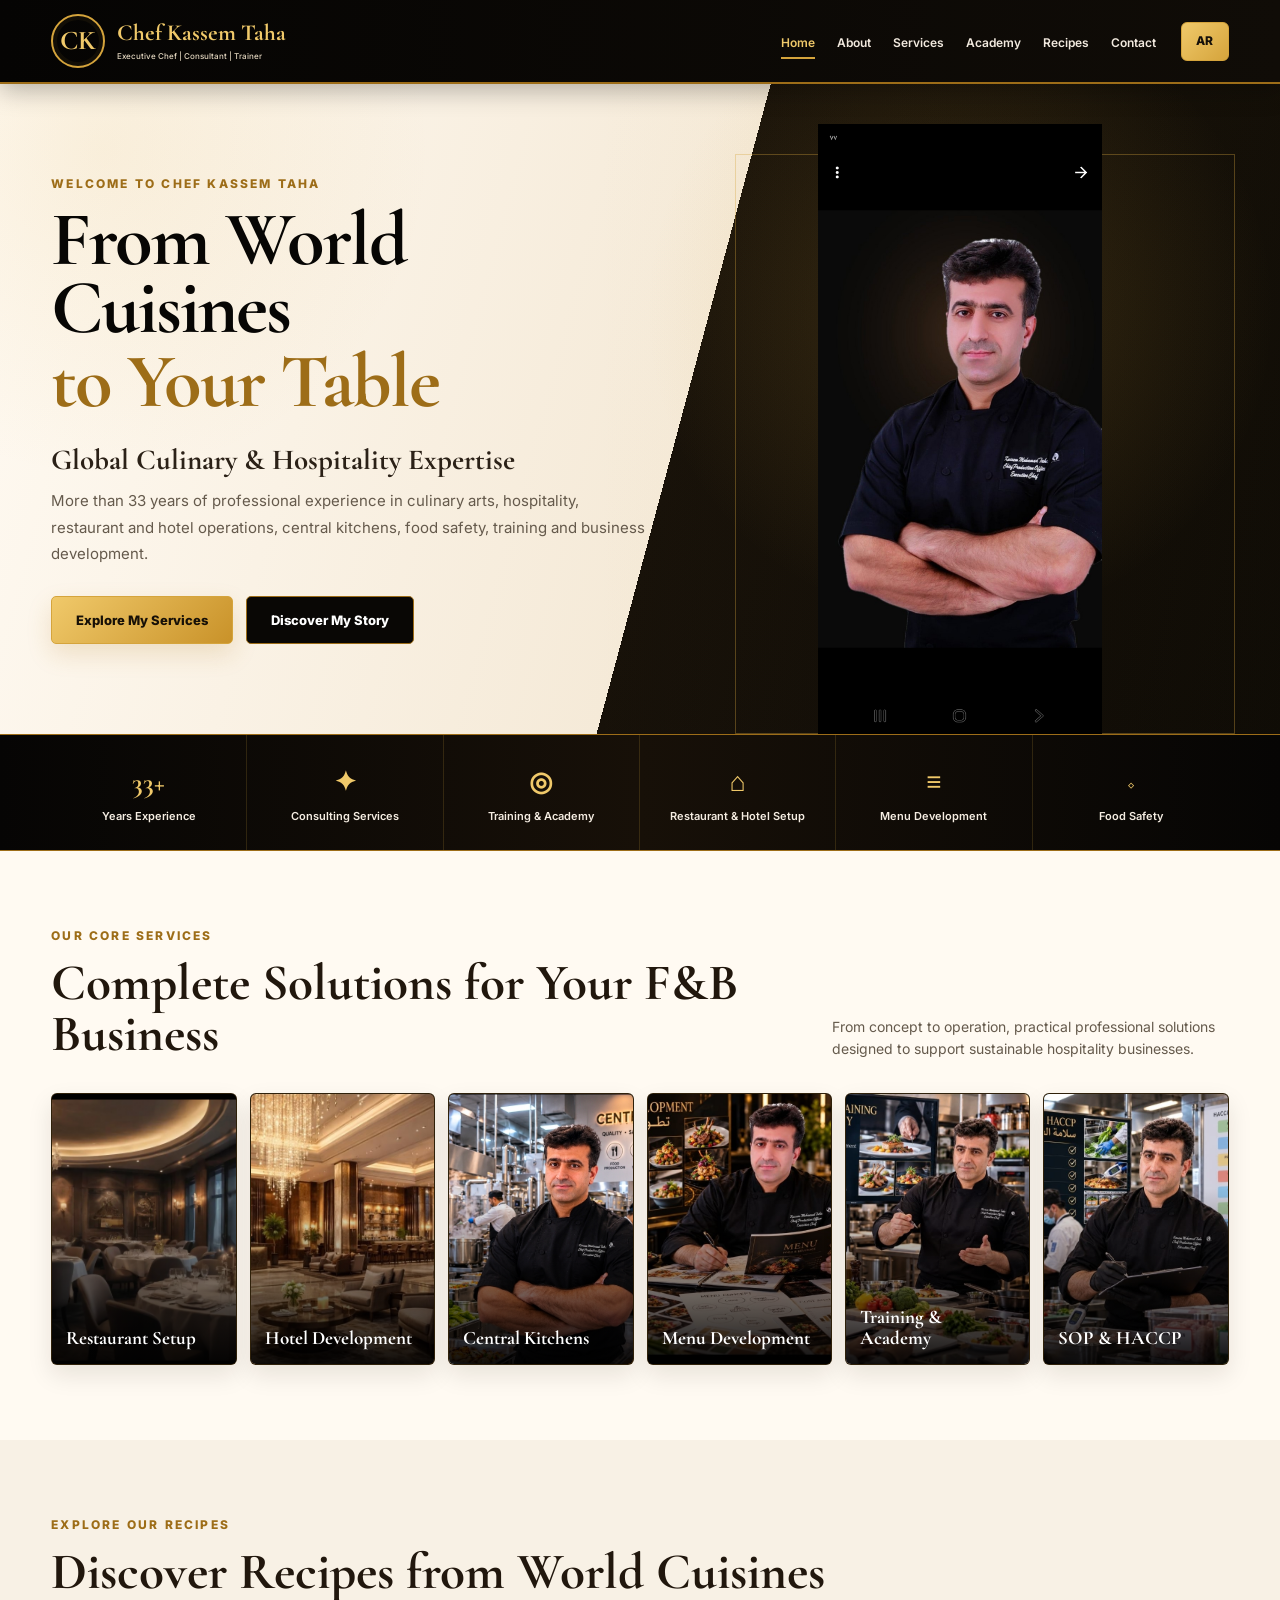
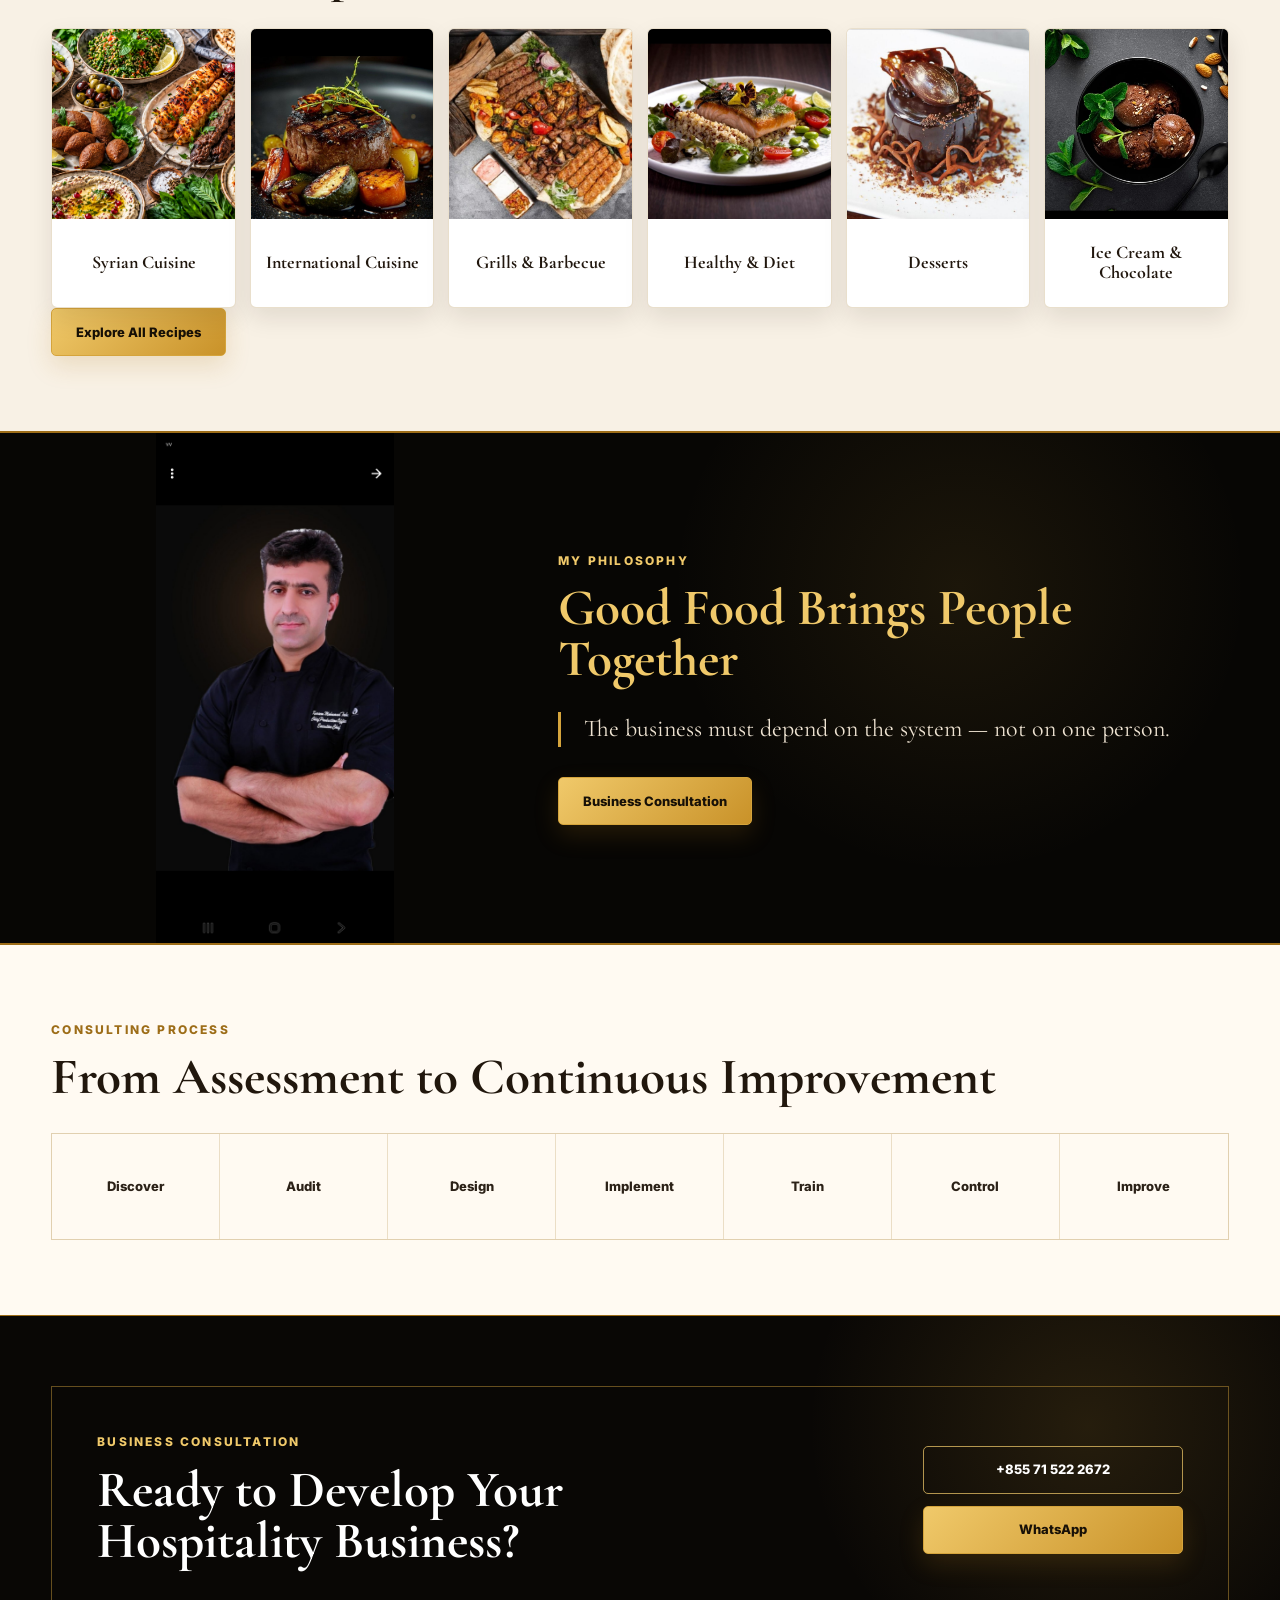
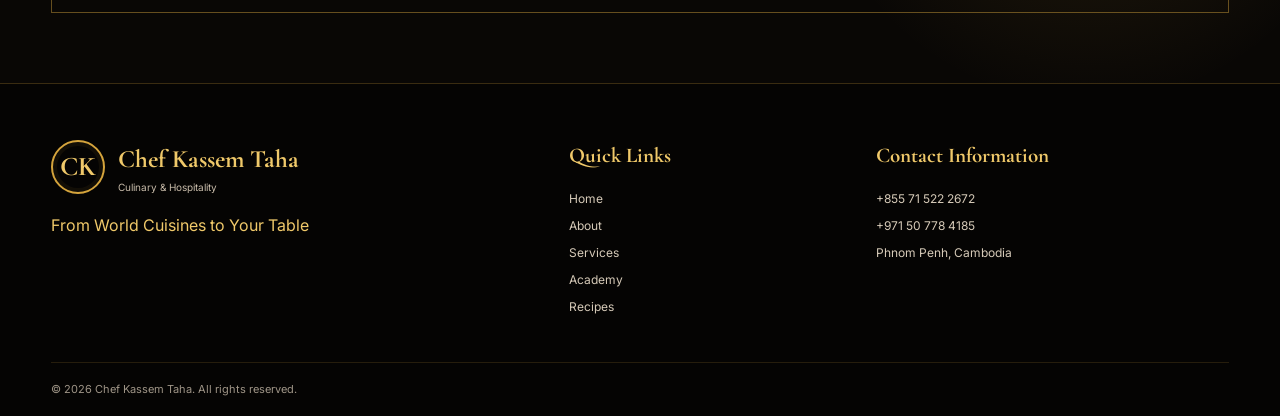
==== commit 709416ef: "Update index.html" ====
--- a/index.html
+++ b/index.html
@@ -59,9 +59,9 @@
         Home
       </a>
 
-      <a href="#story"
+      <a href="about.html"
          data-en="About"
-         data-ar="من نحن">
+         data-ar="من أنا">
         About
       </a>
 
@@ -807,9 +807,9 @@
         Home
       </a>
 
-      <a href="#story"
+      <a href="about.html"
          data-en="About"
-         data-ar="من نحن">
+         data-ar="من أنا">
         About
       </a>
 
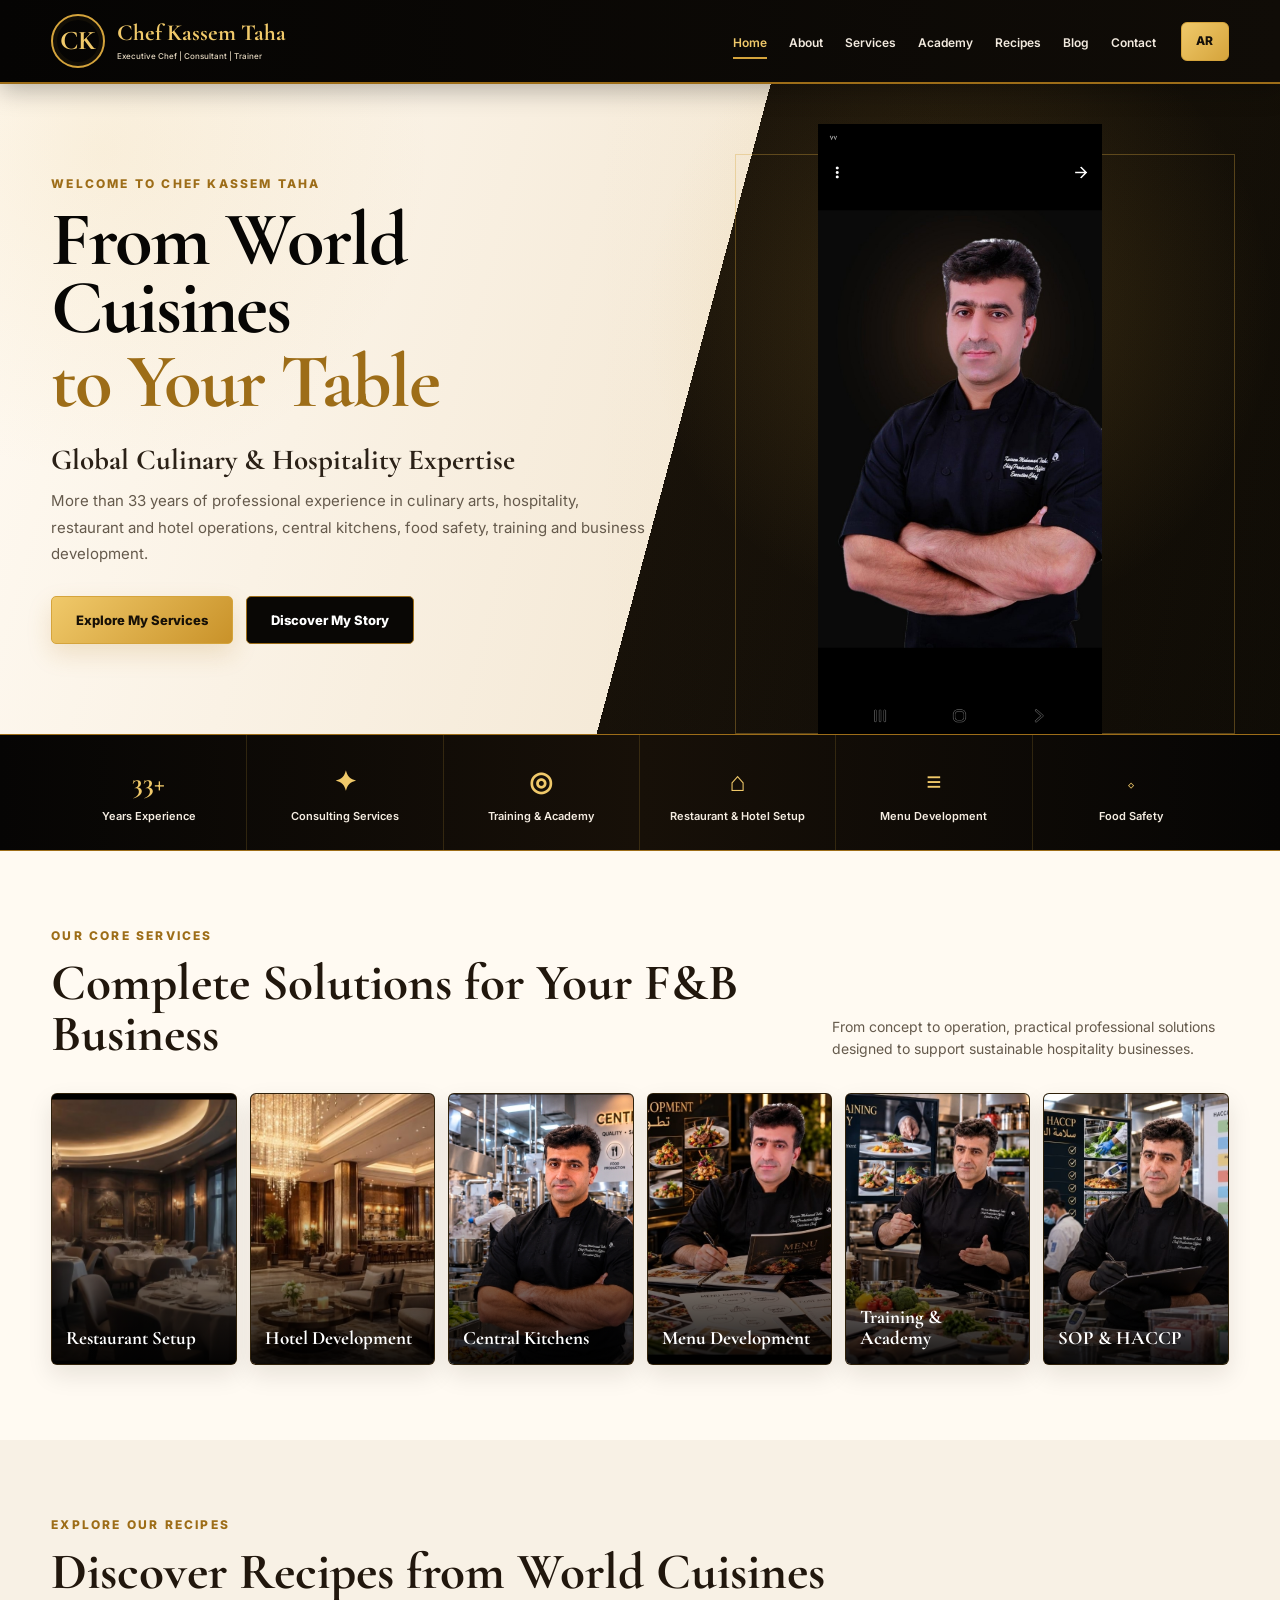
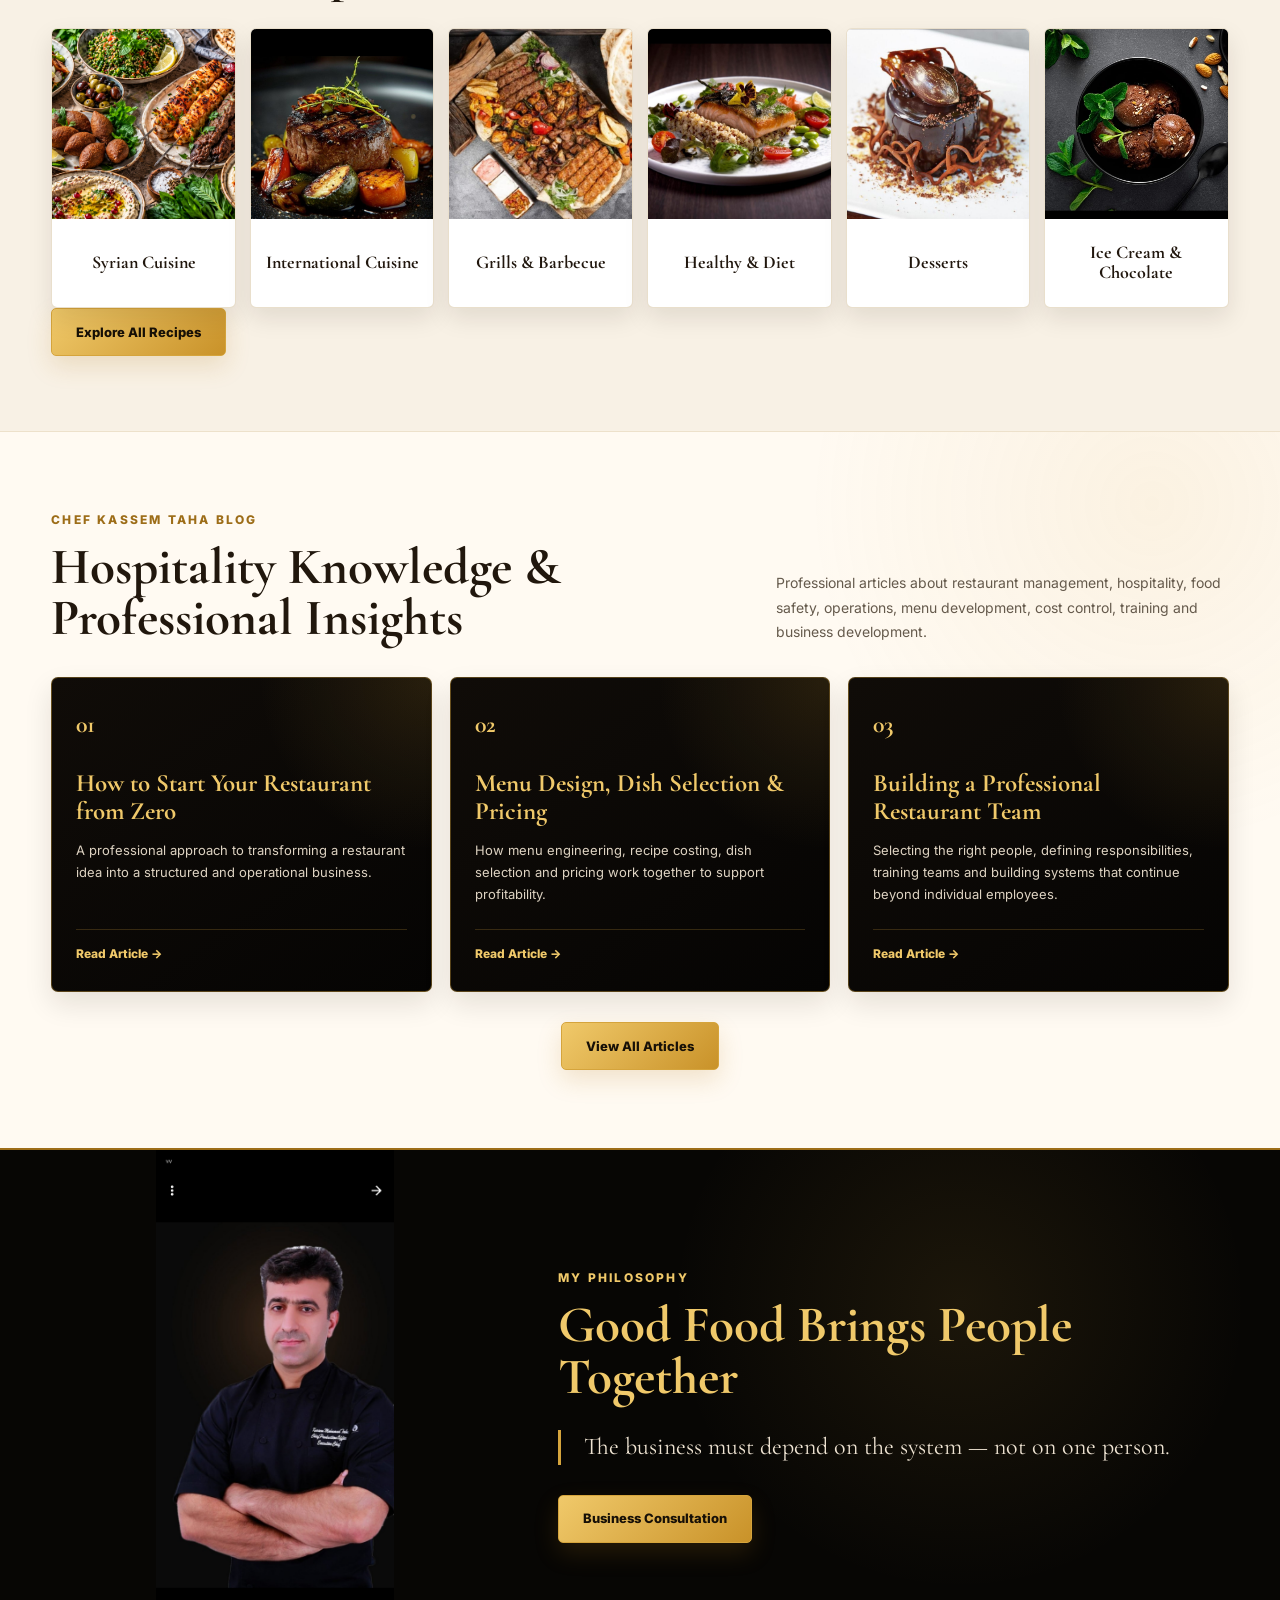
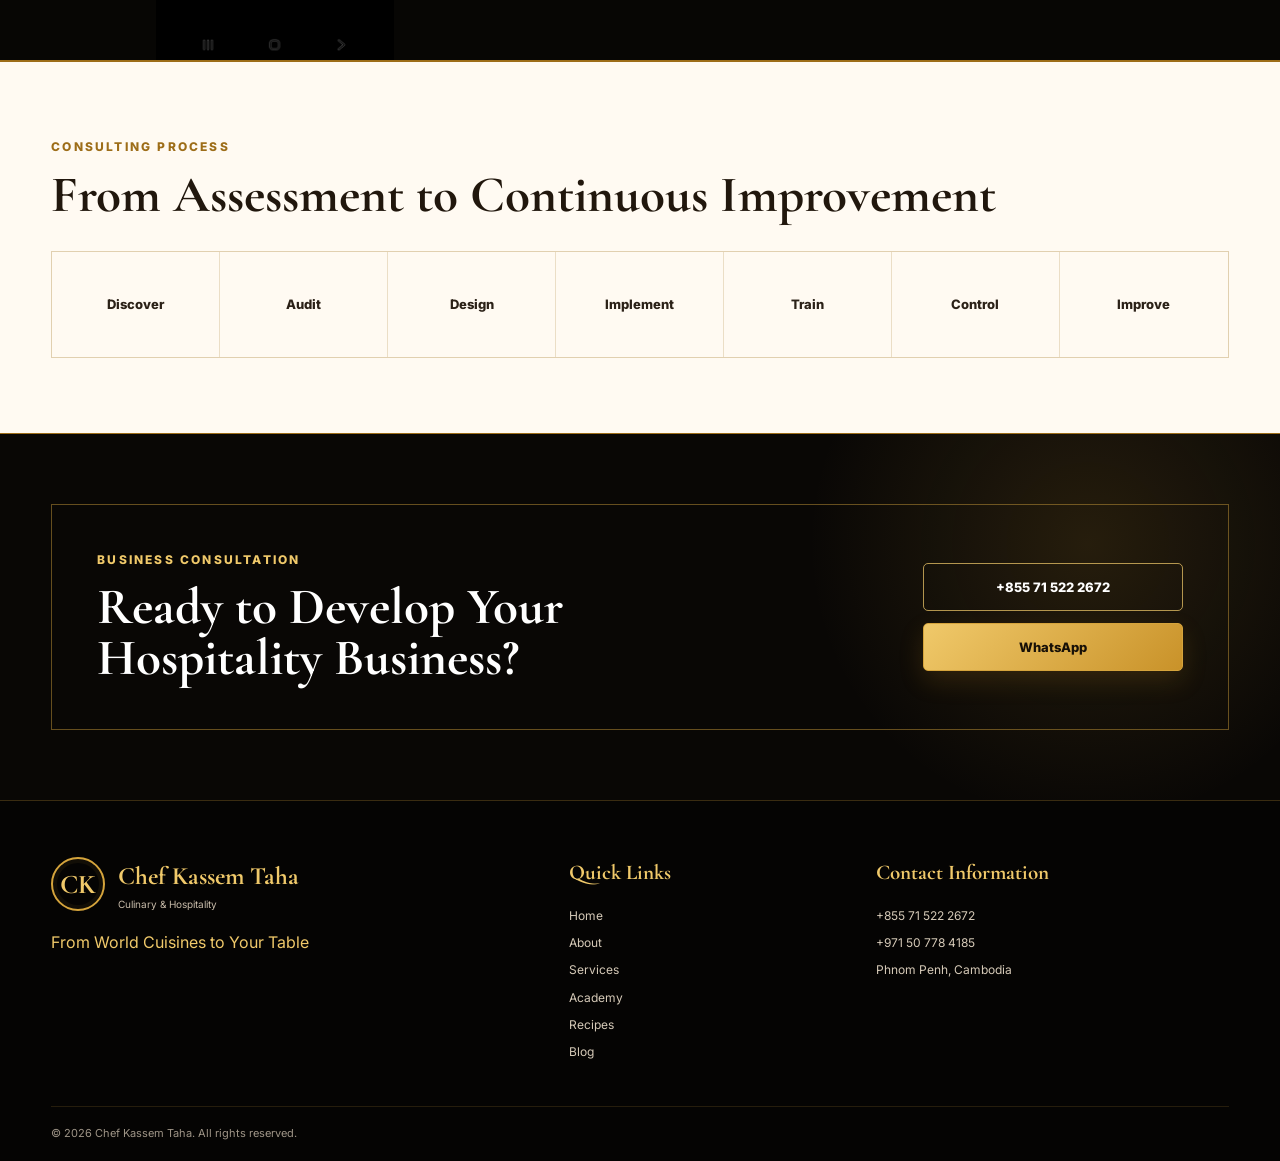
==== commit a90da6b7: "Update index.html" ====
--- a/index.html
+++ b/index.html
@@ -20,6 +20,157 @@
     rel="stylesheet">
 
   <link rel="stylesheet" href="style.css">
+
+  <style>
+    /* =====================================================
+       BLOG SECTION
+       Added without changing existing website images/design
+    ===================================================== */
+
+    .blog-section {
+      padding: 78px 0;
+      background:
+        radial-gradient(
+          circle at 90% 10%,
+          rgba(213, 164, 60, .09),
+          transparent 26%
+        ),
+        #fffaf2;
+      border-top: 1px solid rgba(157, 109, 24, .18);
+    }
+
+    .blog-heading {
+      display: grid;
+      grid-template-columns: minmax(0, 1.2fr) minmax(260px, .8fr);
+      gap: 45px;
+      align-items: end;
+      margin-bottom: 32px;
+    }
+
+    .blog-heading h2 {
+      margin: 0;
+      color: #21170d;
+      font-family: "Cormorant Garamond", Georgia, serif;
+      font-size: clamp(35px, 4vw, 54px);
+      line-height: 1;
+    }
+
+    .blog-heading > p {
+      margin: 0;
+      color: #655a4c;
+      font-size: 14px;
+      line-height: 1.75;
+    }
+
+    .blog-grid {
+      display: grid;
+      grid-template-columns: repeat(3, minmax(0, 1fr));
+      gap: 18px;
+    }
+
+    .blog-card {
+      display: flex;
+      flex-direction: column;
+      min-height: 300px;
+      padding: 28px 24px;
+      border: 1px solid rgba(213, 164, 60, .38);
+      border-radius: 7px;
+      background:
+        radial-gradient(
+          circle at 100% 0%,
+          rgba(213, 164, 60, .14),
+          transparent 35%
+        ),
+        linear-gradient(145deg, #100c08, #050403);
+      box-shadow: 0 12px 28px rgba(30, 20, 8, .11);
+    }
+
+    .blog-card-number {
+      margin-bottom: 25px;
+      color: #f0c96a;
+      font-family: "Cormorant Garamond", Georgia, serif;
+      font-size: 24px;
+      font-weight: 700;
+    }
+
+    .blog-card h3 {
+      margin: 0 0 14px;
+      color: #f0c96a;
+      font-family: "Cormorant Garamond", Georgia, serif;
+      font-size: 25px;
+      line-height: 1.12;
+    }
+
+    .blog-card p {
+      margin: 0 0 24px;
+      color: #ded3c2;
+      font-size: 13px;
+      line-height: 1.7;
+    }
+
+    .blog-card a {
+      margin-top: auto;
+      padding-top: 14px;
+      border-top: 1px solid rgba(213, 164, 60, .22);
+      color: #f0c96a;
+      font-size: 12px;
+      font-weight: 800;
+    }
+
+    .blog-card a:hover {
+      color: #ffffff;
+    }
+
+    .blog-more {
+      display: flex;
+      justify-content: center;
+      margin-top: 30px;
+    }
+
+    html[dir="rtl"] .blog-heading,
+    html[dir="rtl"] .blog-card {
+      text-align: right;
+    }
+
+    html[dir="rtl"] .blog-heading h2,
+    html[dir="rtl"] .blog-card h3 {
+      font-family: "Cairo", Arial, sans-serif;
+    }
+
+    @media (max-width: 820px) {
+      .blog-section {
+        padding: 55px 0;
+      }
+
+      .blog-heading {
+        grid-template-columns: 1fr;
+        gap: 14px;
+      }
+
+      .blog-grid {
+        grid-template-columns: repeat(2, minmax(0, 1fr));
+      }
+    }
+
+    @media (max-width: 520px) {
+      .blog-heading h2 {
+        font-size: 32px;
+      }
+
+      html[dir="rtl"] .blog-heading h2 {
+        font-size: 28px;
+        line-height: 1.4;
+      }
+
+      .blog-grid {
+        grid-template-columns: 1fr;
+      }
+
+      .blog-card {
+        min-height: 250px;
+      }
+    }
+  </style>
 </head>
 
 <body>
@@ -81,6 +232,13 @@
          data-en="Recipes"
          data-ar="الوصفات">
         Recipes
+      </a>
+
+      <!-- BLOG ADDED -->
+      <a href="#blog"
+         data-en="Blog"
+         data-ar="المدونة">
+        Blog
       </a>
 
       <a href="#contact"
@@ -194,6 +352,7 @@
 
     <div class="hero-portrait">
 
+      <!-- ORIGINAL IMAGE PRESERVED -->
       <img
         src="Screenshot_٢٠٢٦١٠٠٦_١٩١١٠٨_Files by Google.jpg"
         alt="Chef Kassem Taha">
@@ -214,75 +373,51 @@
   <div class="container experience-grid">
 
     <article class="experience-item">
-
       <span class="experience-icon">33+</span>
-
-      <h3
-        data-en="Years Experience"
-        data-ar="سنوات خبرة">
+      <h3 data-en="Years Experience"
+          data-ar="سنوات خبرة">
         Years Experience
       </h3>
-
     </article>
 
     <article class="experience-item">
-
       <span class="experience-icon">✦</span>
-
-      <h3
-        data-en="Consulting Services"
-        data-ar="خدمات استشارية">
+      <h3 data-en="Consulting Services"
+          data-ar="خدمات استشارية">
         Consulting Services
       </h3>
-
     </article>
 
     <article class="experience-item">
-
       <span class="experience-icon">◎</span>
-
-      <h3
-        data-en="Training & Academy"
-        data-ar="التدريب والأكاديمية">
+      <h3 data-en="Training & Academy"
+          data-ar="التدريب والأكاديمية">
         Training & Academy
       </h3>
-
     </article>
 
     <article class="experience-item">
-
       <span class="experience-icon">⌂</span>
-
-      <h3
-        data-en="Restaurant & Hotel Setup"
-        data-ar="تأسيس المطاعم والفنادق">
+      <h3 data-en="Restaurant & Hotel Setup"
+          data-ar="تأسيس المطاعم والفنادق">
         Restaurant & Hotel Setup
       </h3>
-
     </article>
 
     <article class="experience-item">
-
       <span class="experience-icon">≡</span>
-
-      <h3
-        data-en="Menu Development"
-        data-ar="تصميم وتطوير القوائم">
+      <h3 data-en="Menu Development"
+          data-ar="تصميم وتطوير القوائم">
         Menu Development
       </h3>
-
     </article>
 
     <article class="experience-item">
-
       <span class="experience-icon">◇</span>
-
-      <h3
-        data-en="Food Safety"
-        data-ar="سلامة الغذاء">
+      <h3 data-en="Food Safety"
+          data-ar="سلامة الغذاء">
         Food Safety
       </h3>
-
     </article>
 
   </div>
@@ -301,7 +436,6 @@
     <div class="section-intro">
 
       <div>
-
         <p class="eyebrow"
            data-en="OUR CORE SERVICES"
            data-ar="خدماتنا الرئيسية">
@@ -313,17 +447,14 @@
           data-ar="حلول متكاملة لأعمال المطاعم والفنادق">
           Complete Solutions for Your F&B Business
         </h2>
-
       </div>
 
       <p
         data-en="From concept to operation, practical professional solutions designed to support sustainable hospitality businesses."
         data-ar="من الفكرة إلى التشغيل، نقدم حلولاً عملية ومهنية تساعد على بناء وتشغيل مشاريع ضيافة مستدامة.">
-
         From concept to operation, practical professional
         solutions designed to support sustainable hospitality
         businesses.
-
       </p>
 
     </div>
@@ -331,105 +462,69 @@
     <div class="services-grid">
 
       <article class="image-card">
-
         <img src="service-restaurant.jpg"
              alt="Restaurant Development">
-
         <div class="image-card-content">
-
-          <h3
-            data-en="Restaurant Setup"
-            data-ar="تأسيس المطاعم">
+          <h3 data-en="Restaurant Setup"
+              data-ar="تأسيس المطاعم">
             Restaurant Setup
           </h3>
-
-        </div>
-
+        </div>
       </article>
 
       <article class="image-card">
-
         <img src="service-hotel.jpg"
              alt="Hotel Development">
-
         <div class="image-card-content">
-
-          <h3
-            data-en="Hotel Development"
-            data-ar="تطوير الفنادق">
+          <h3 data-en="Hotel Development"
+              data-ar="تطوير الفنادق">
             Hotel Development
           </h3>
-
-        </div>
-
+        </div>
       </article>
 
       <article class="image-card">
-
         <img src="service-central-kitchen.jpg"
              alt="Central Kitchens">
-
         <div class="image-card-content">
-
-          <h3
-            data-en="Central Kitchens"
-            data-ar="المطابخ المركزية">
+          <h3 data-en="Central Kitchens"
+              data-ar="المطابخ المركزية">
             Central Kitchens
           </h3>
-
-        </div>
-
+        </div>
       </article>
 
       <article class="image-card">
-
         <img src="service-menu.jpg"
              alt="Menu Development">
-
         <div class="image-card-content">
-
-          <h3
-            data-en="Menu Development"
-            data-ar="تطوير القوائم">
+          <h3 data-en="Menu Development"
+              data-ar="تطوير القوائم">
             Menu Development
           </h3>
-
-        </div>
-
+        </div>
       </article>
 
       <article class="image-card" id="academy">
-
         <img src="service-training.jpg"
              alt="Training and Academy">
-
         <div class="image-card-content">
-
-          <h3
-            data-en="Training & Academy"
-            data-ar="التدريب والأكاديمية">
+          <h3 data-en="Training & Academy"
+              data-ar="التدريب والأكاديمية">
             Training & Academy
           </h3>
-
-        </div>
-
+        </div>
       </article>
 
       <article class="image-card">
-
         <img src="service-food-safety.jpg"
              alt="Food Safety">
-
         <div class="image-card-content">
-
-          <h3
-            data-en="SOP & HACCP"
-            data-ar="إجراءات التشغيل وسلامة الغذاء">
+          <h3 data-en="SOP & HACCP"
+              data-ar="إجراءات التشغيل وسلامة الغذاء">
             SOP & HACCP
           </h3>
-
-        </div>
-
+        </div>
       </article>
 
     </div>
@@ -466,105 +561,69 @@
     <div class="cuisine-grid">
 
       <article class="cuisine-card">
-
         <img src="food-syrian.png"
              alt="Syrian Cuisine">
-
         <div>
-
-          <h3
-            data-en="Syrian Cuisine"
-            data-ar="المطبخ السوري">
+          <h3 data-en="Syrian Cuisine"
+              data-ar="المطبخ السوري">
             Syrian Cuisine
           </h3>
-
-        </div>
-
+        </div>
       </article>
 
       <article class="cuisine-card">
-
         <img src="food-international.jpg"
              alt="International Cuisine">
-
         <div>
-
-          <h3
-            data-en="International Cuisine"
-            data-ar="المطبخ العالمي">
+          <h3 data-en="International Cuisine"
+              data-ar="المطبخ العالمي">
             International Cuisine
           </h3>
-
-        </div>
-
+        </div>
       </article>
 
       <article class="cuisine-card">
-
         <img src="food-grill.jpg"
              alt="Grills and Barbecue">
-
         <div>
-
-          <h3
-            data-en="Grills & Barbecue"
-            data-ar="المشاوي والباربكيو">
+          <h3 data-en="Grills & Barbecue"
+              data-ar="المشاوي والباربكيو">
             Grills & Barbecue
           </h3>
-
-        </div>
-
+        </div>
       </article>
 
       <article class="cuisine-card">
-
         <img src="food-healthy.jpg"
              alt="Healthy and Diet Cuisine">
-
         <div>
-
-          <h3
-            data-en="Healthy & Diet"
-            data-ar="المطبخ الصحي والدايت">
+          <h3 data-en="Healthy & Diet"
+              data-ar="المطبخ الصحي والدايت">
             Healthy & Diet
           </h3>
-
-        </div>
-
+        </div>
       </article>
 
       <article class="cuisine-card">
-
         <img src="food-dessert.jpg"
              alt="Desserts">
-
         <div>
-
-          <h3
-            data-en="Desserts"
-            data-ar="الحلويات">
+          <h3 data-en="Desserts"
+              data-ar="الحلويات">
             Desserts
           </h3>
-
-        </div>
-
+        </div>
       </article>
 
       <article class="cuisine-card">
-
         <img src="food-icecream-chocolate.jpg"
              alt="Ice Cream and Chocolate">
-
         <div>
-
-          <h3
-            data-en="Ice Cream & Chocolate"
-            data-ar="الآيس كريم والشوكولاتة">
+          <h3 data-en="Ice Cream & Chocolate"
+              data-ar="الآيس كريم والشوكولاتة">
             Ice Cream & Chocolate
           </h3>
-
-        </div>
-
+        </div>
       </article>
 
     </div>
@@ -586,6 +645,150 @@
 
 
 <!-- ======================================================
+     BLOG — NEW SECTION
+====================================================== -->
+
+<section class="blog-section" id="blog">
+
+  <div class="container">
+
+    <div class="blog-heading">
+
+      <div>
+
+        <p class="eyebrow"
+           data-en="CHEF KASSEM TAHA BLOG"
+           data-ar="مدونة الشيف قاسم طه">
+          CHEF KASSEM TAHA BLOG
+        </p>
+
+        <h2
+          data-en="Hospitality Knowledge & Professional Insights"
+          data-ar="معرفة الضيافة وخبرات مهنية">
+          Hospitality Knowledge & Professional Insights
+        </h2>
+
+      </div>
+
+      <p
+        data-en="Professional articles about restaurant management, hospitality, food safety, operations, menu development, cost control, training and business development."
+        data-ar="مقالات مهنية متخصصة في إدارة المطاعم والضيافة وسلامة الغذاء والتشغيل وتطوير القوائم وضبط التكاليف والتدريب وتطوير الأعمال.">
+        Professional articles about restaurant management,
+        hospitality, food safety, operations, menu development,
+        cost control, training and business development.
+      </p>
+
+    </div>
+
+
+    <div class="blog-grid">
+
+      <article class="blog-card">
+
+        <span class="blog-card-number">01</span>
+
+        <h3
+          data-en="How to Start Your Restaurant from Zero"
+          data-ar="كيف تبدأ مطعمك من الصفر">
+          How to Start Your Restaurant from Zero
+        </h3>
+
+        <p
+          data-en="A professional approach to transforming a restaurant idea into a structured and operational business."
+          data-ar="منهج عملي واحترافي لتحويل فكرة المطعم إلى مشروع منظم وقابل للتشغيل.">
+          A professional approach to transforming a restaurant
+          idea into a structured and operational business.
+        </p>
+
+        <a href="https://blog.chefkassemtaha.com"
+           target="_blank"
+           rel="noopener noreferrer"
+           data-en="Read Article →"
+           data-ar="اقرأ المقال ←">
+          Read Article →
+        </a>
+
+      </article>
+
+
+      <article class="blog-card">
+
+        <span class="blog-card-number">02</span>
+
+        <h3
+          data-en="Menu Design, Dish Selection & Pricing"
+          data-ar="تصميم القائمة واختيار الأطباق والتسعير">
+          Menu Design, Dish Selection & Pricing
+        </h3>
+
+        <p
+          data-en="How menu engineering, recipe costing, dish selection and pricing work together to support profitability."
+          data-ar="كيف تعمل هندسة القائمة وتكلفة الوصفات واختيار الأطباق والتسعير معاً لدعم الربحية.">
+          How menu engineering, recipe costing, dish selection
+          and pricing work together to support profitability.
+        </p>
+
+        <a href="https://blog.chefkassemtaha.com"
+           target="_blank"
+           rel="noopener noreferrer"
+           data-en="Read Article →"
+           data-ar="اقرأ المقال ←">
+          Read Article →
+        </a>
+
+      </article>
+
+
+      <article class="blog-card">
+
+        <span class="blog-card-number">03</span>
+
+        <h3
+          data-en="Building a Professional Restaurant Team"
+          data-ar="بناء فريق عمل احترافي للمطعم">
+          Building a Professional Restaurant Team
+        </h3>
+
+        <p
+          data-en="Selecting the right people, defining responsibilities, training teams and building systems that continue beyond individual employees."
+          data-ar="اختيار الأشخاص المناسبين وتحديد المسؤوليات وتدريب الفريق وبناء نظام يستمر بعيداً عن الاعتماد على موظف واحد.">
+          Selecting the right people, defining responsibilities,
+          training teams and building systems that continue
+          beyond individual employees.
+        </p>
+
+        <a href="https://blog.chefkassemtaha.com"
+           target="_blank"
+           rel="noopener noreferrer"
+           data-en="Read Article →"
+           data-ar="اقرأ المقال ←">
+          Read Article →
+        </a>
+
+      </article>
+
+    </div>
+
+
+    <div class="blog-more">
+
+      <a href="https://blog.chefkassemtaha.com"
+         target="_blank"
+         rel="noopener noreferrer"
+         class="btn btn-gold"
+         data-en="View All Articles"
+         data-ar="عرض جميع المقالات">
+        View All Articles
+      </a>
+
+    </div>
+
+  </div>
+
+</section>
+
+
+<!-- ======================================================
      STORY
 ====================================================== -->
 
@@ -595,6 +798,7 @@
 
     <div class="story-image">
 
+      <!-- ORIGINAL IMAGE PRESERVED -->
       <img
         src="Screenshot_٢٠٢٦١٠٠٦_١٩١١٠٨_Files by Google.jpg"
         alt="Chef Kassem Taha">
@@ -618,10 +822,8 @@
       <blockquote
         data-en="The business must depend on the system — not on one person."
         data-ar="يجب أن يعتمد العمل على النظام، وليس على شخص واحد.">
-
         The business must depend on the system —
         not on one person.
-
       </blockquote>
 
       <a href="#contact"
@@ -793,6 +995,7 @@
 
     </div>
 
+
     <div class="footer-links">
 
       <h3
@@ -831,7 +1034,15 @@
         Recipes
       </a>
 
-    </div>
+      <!-- BLOG ADDED TO FOOTER -->
+      <a href="#blog"
+         data-en="Blog"
+         data-ar="المدونة">
+        Blog
+      </a>
+
+    </div>
+
 
     <div class="footer-contact">
 
@@ -862,6 +1073,7 @@
     </div>
 
   </div>
+
 
   <div class="container footer-bottom">
 
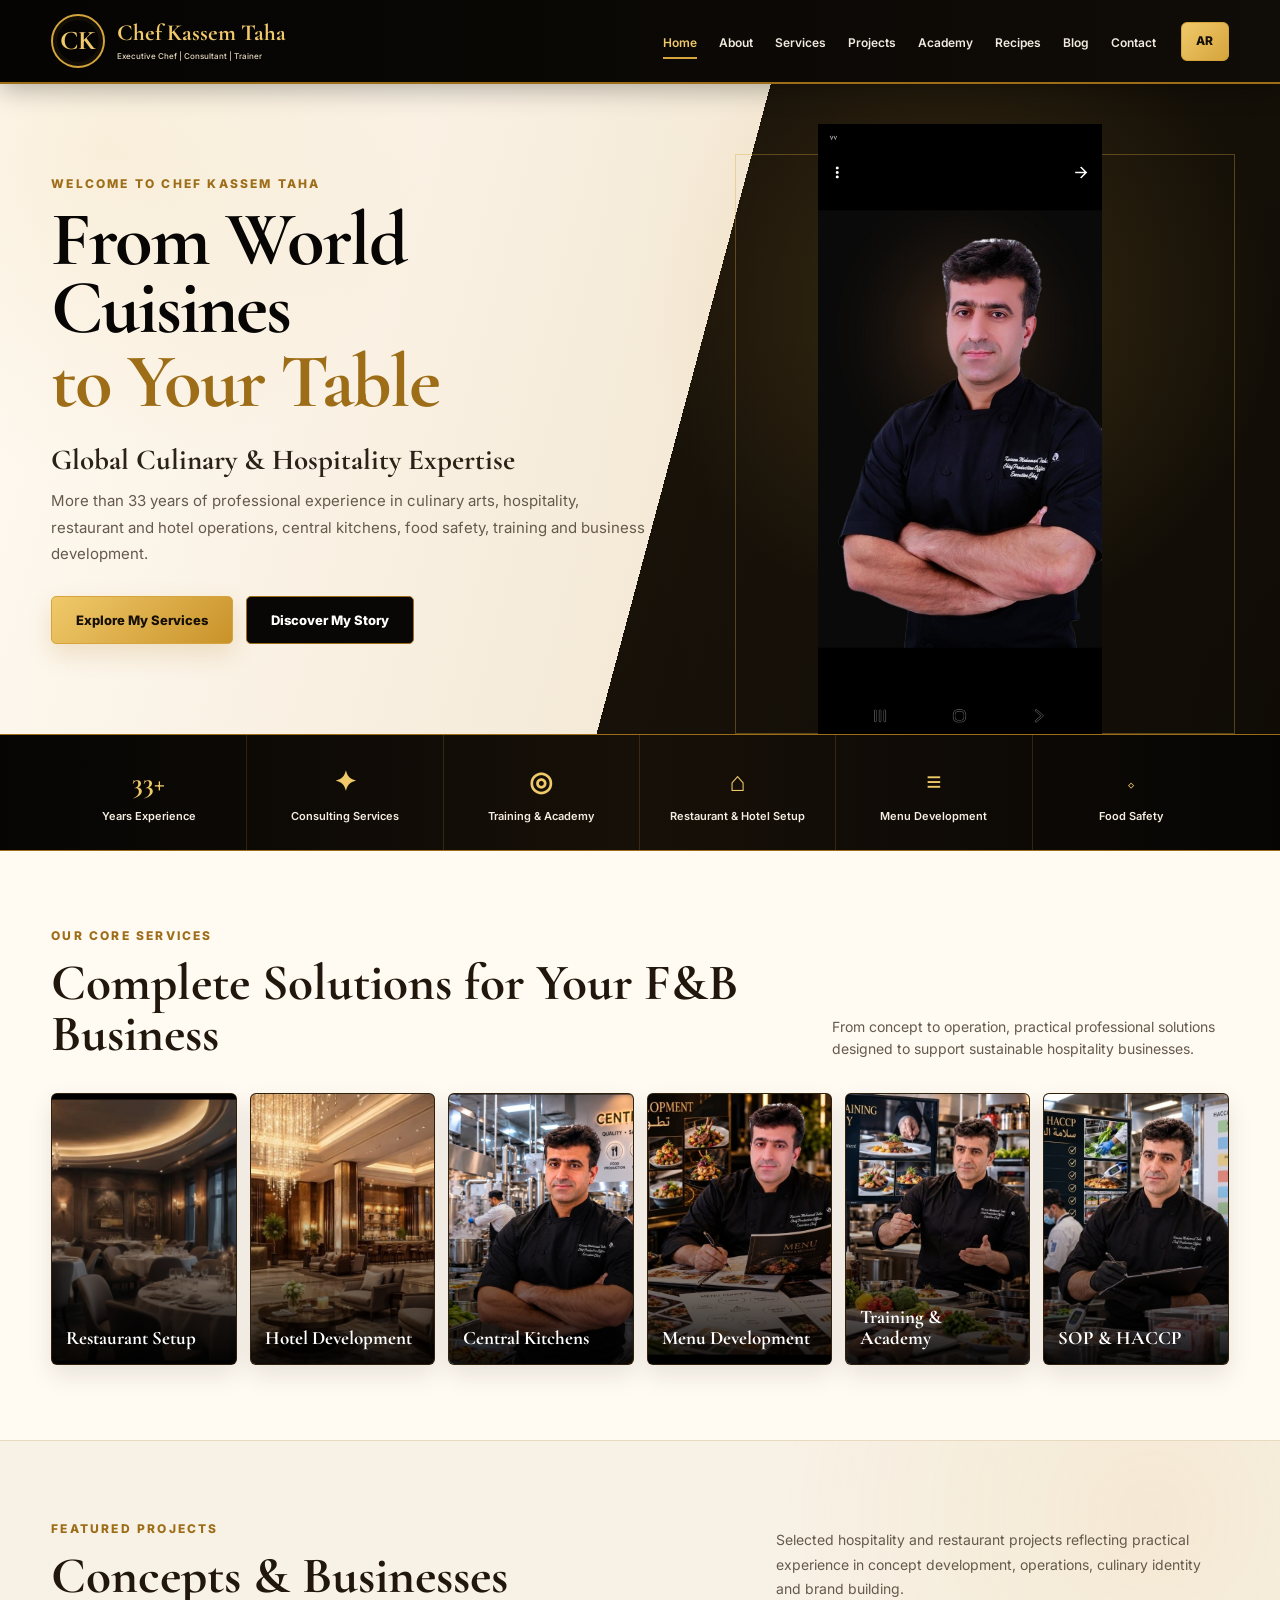
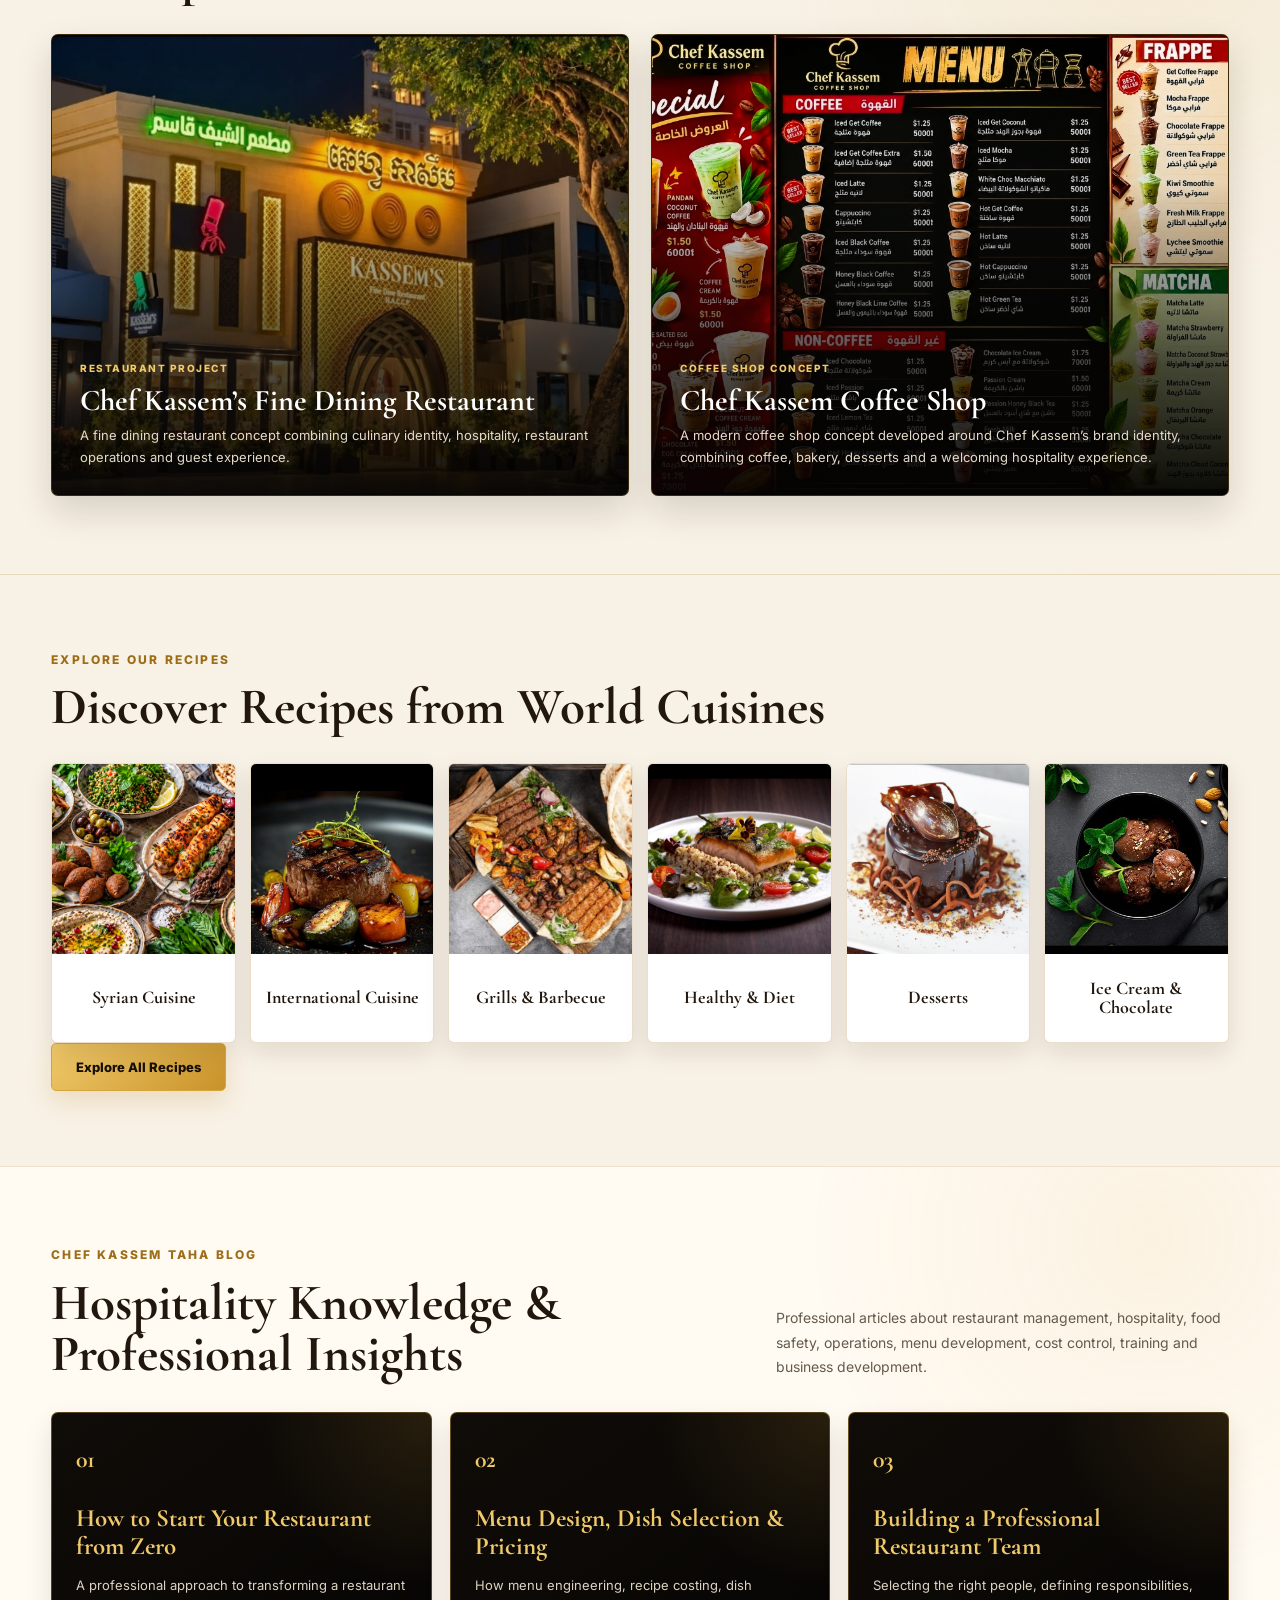
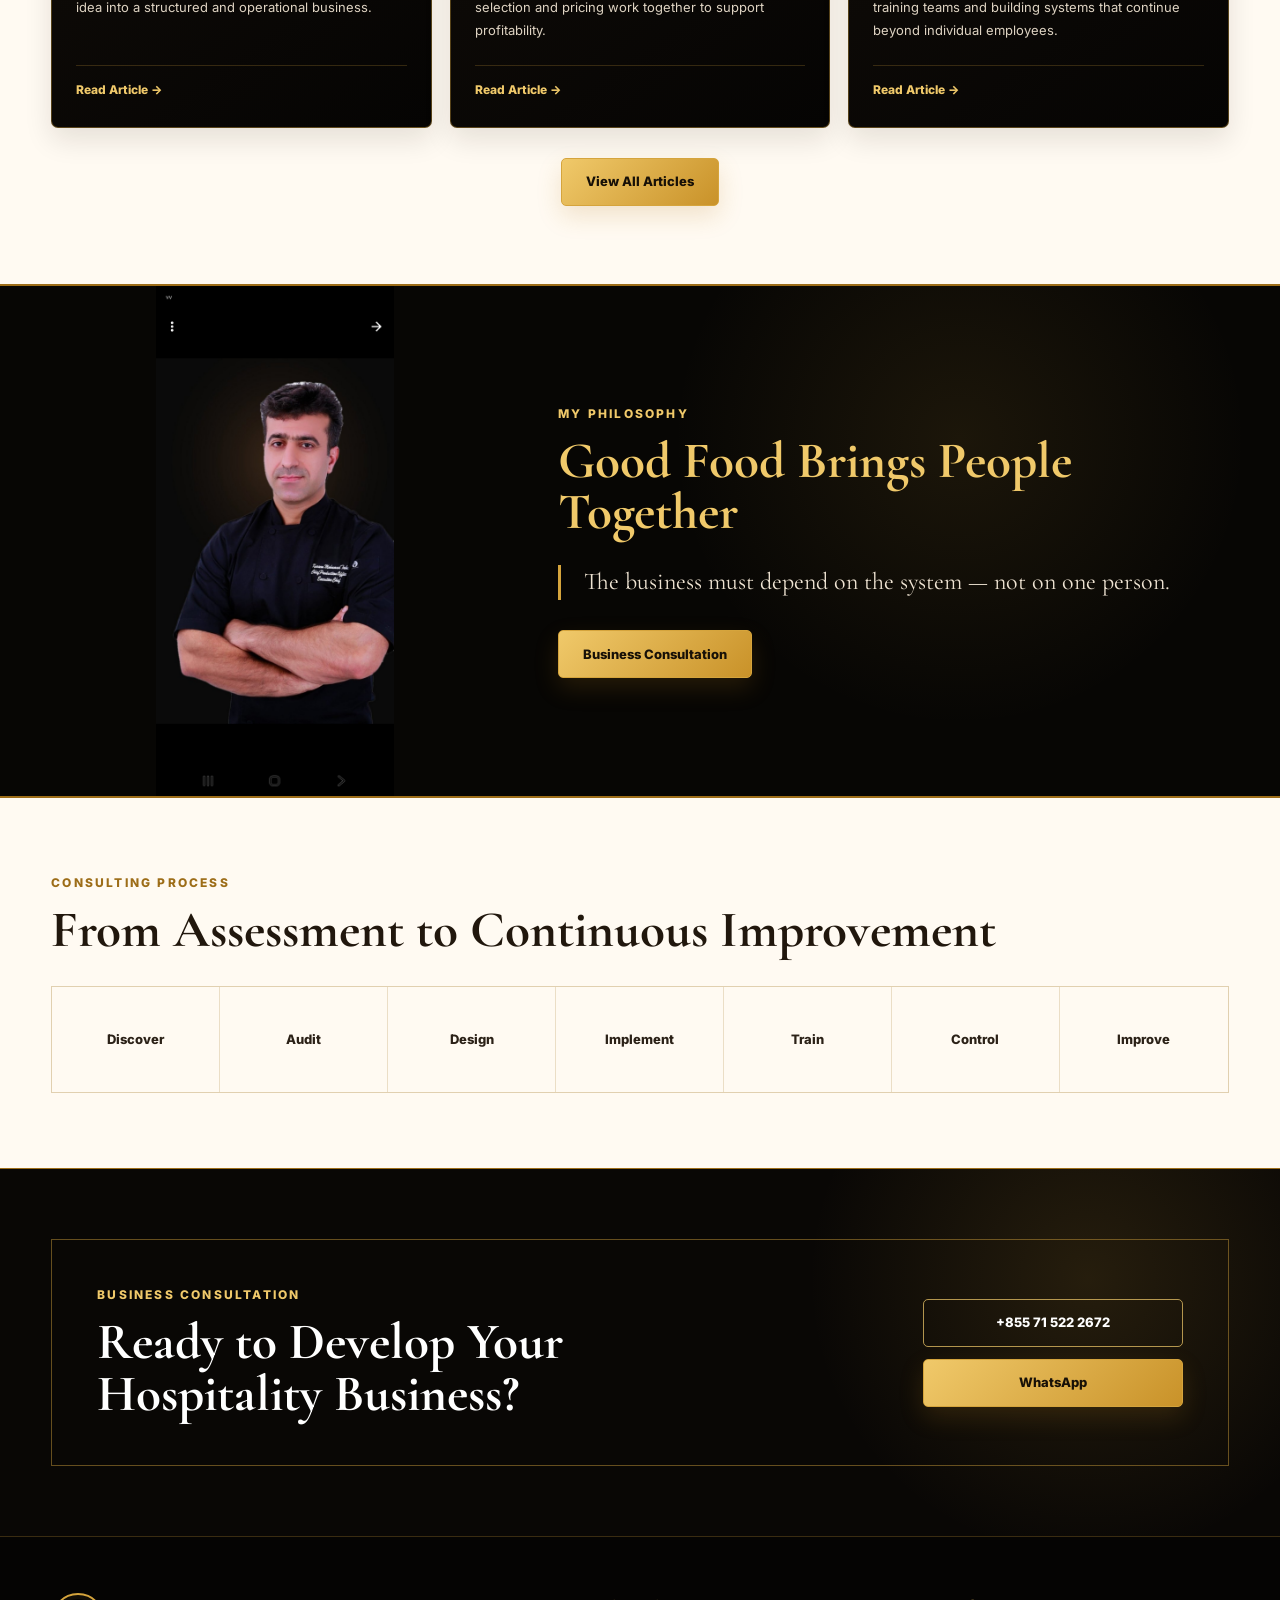
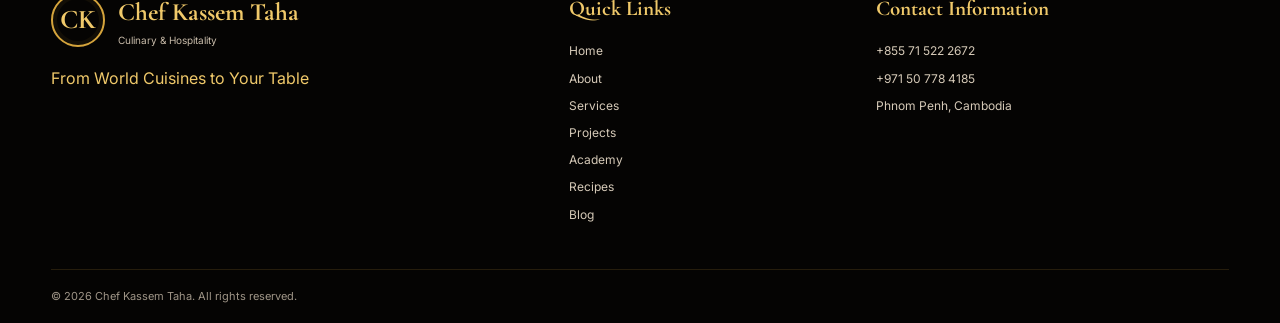
==== commit fc0b2582: "Update index.html" ====
--- a/index.html
+++ b/index.html
@@ -22,9 +22,125 @@
   <link rel="stylesheet" href="style.css">
 
   <style>
+
     /* =====================================================
-       BLOG SECTION
-       Added without changing existing website images/design
+       PROJECTS
+    ===================================================== */
+
+    .projects-section {
+      padding: 78px 0;
+      background:
+        radial-gradient(
+          circle at 90% 10%,
+          rgba(213, 164, 60, .10),
+          transparent 28%
+        ),
+        #f8f1e5;
+      border-top: 1px solid rgba(157, 109, 24, .18);
+      border-bottom: 1px solid rgba(157, 109, 24, .18);
+    }
+
+    .projects-heading {
+      display: grid;
+      grid-template-columns: minmax(0, 1.2fr) minmax(260px, .8fr);
+      gap: 45px;
+      align-items: end;
+      margin-bottom: 32px;
+    }
+
+    .projects-heading h2 {
+      margin: 0;
+      color: #21170d;
+      font-family: "Cormorant Garamond", Georgia, serif;
+      font-size: clamp(35px, 4vw, 54px);
+      line-height: 1;
+    }
+
+    .projects-heading > p {
+      margin: 0;
+      color: #655a4c;
+      font-size: 14px;
+      line-height: 1.75;
+    }
+
+    .projects-grid {
+      display: grid;
+      grid-template-columns: repeat(2, minmax(0, 1fr));
+      gap: 22px;
+    }
+
+    .project-card {
+      position: relative;
+      overflow: hidden;
+      min-height: 460px;
+      border: 1px solid rgba(157, 109, 24, .35);
+      border-radius: 7px;
+      background: #080604;
+      box-shadow: 0 15px 35px rgba(30, 20, 8, .15);
+    }
+
+    .project-card img {
+      width: 100%;
+      height: 460px;
+      object-fit: cover;
+      transition: transform .45s ease;
+    }
+
+    .project-card:hover img {
+      transform: scale(1.035);
+    }
+
+    .project-card::after {
+      content: "";
+      position: absolute;
+      inset: 0;
+      background:
+        linear-gradient(
+          to top,
+          rgba(4, 3, 2, .96) 0%,
+          rgba(4, 3, 2, .70) 28%,
+          rgba(4, 3, 2, .08) 68%,
+          transparent 100%
+        );
+    }
+
+    .project-content {
+      position: absolute;
+      z-index: 2;
+      left: 28px;
+      right: 28px;
+      bottom: 27px;
+    }
+
+    .project-label {
+      display: inline-block;
+      margin-bottom: 9px;
+      color: #f0c96a;
+      font-size: 10px;
+      font-weight: 800;
+      letter-spacing: 1.5px;
+      text-transform: uppercase;
+    }
+
+    .project-content h3 {
+      margin: 0 0 9px;
+      color: #ffffff;
+      font-family: "Cormorant Garamond", Georgia, serif;
+      font-size: 30px;
+      line-height: 1.05;
+    }
+
+    .project-content p {
+      max-width: 520px;
+      margin: 0;
+      color: #e5dac9;
+      font-size: 13px;
+      line-height: 1.65;
+    }
+
+
+    /* =====================================================
+       BLOG
     ===================================================== */
 
     .blog-section {
@@ -117,51 +233,97 @@
       font-weight: 800;
     }
 
-    .blog-card a:hover {
-      color: #ffffff;
-    }
-
     .blog-more {
       display: flex;
       justify-content: center;
       margin-top: 30px;
     }
 
+
+    /* =====================================================
+       RTL FOR NEW SECTIONS
+    ===================================================== */
+
+    html[dir="rtl"] .projects-heading,
+    html[dir="rtl"] .project-content,
     html[dir="rtl"] .blog-heading,
     html[dir="rtl"] .blog-card {
       text-align: right;
     }
 
+    html[dir="rtl"] .projects-heading h2,
+    html[dir="rtl"] .project-content h3,
     html[dir="rtl"] .blog-heading h2,
     html[dir="rtl"] .blog-card h3 {
       font-family: "Cairo", Arial, sans-serif;
     }
 
+
+    /* =====================================================
+       MOBILE FOR NEW SECTIONS
+    ===================================================== */
+
     @media (max-width: 820px) {
+
+      .projects-section,
       .blog-section {
         padding: 55px 0;
       }
 
+      .projects-heading,
       .blog-heading {
         grid-template-columns: 1fr;
         gap: 14px;
       }
 
+      .projects-grid {
+        grid-template-columns: 1fr;
+      }
+
+      .project-card {
+        min-height: 390px;
+      }
+
+      .project-card img {
+        height: 390px;
+      }
+
       .blog-grid {
         grid-template-columns: repeat(2, minmax(0, 1fr));
       }
     }
 
     @media (max-width: 520px) {
+
+      .projects-heading h2,
       .blog-heading h2 {
         font-size: 32px;
       }
 
+      html[dir="rtl"] .projects-heading h2,
       html[dir="rtl"] .blog-heading h2 {
         font-size: 28px;
         line-height: 1.4;
       }
 
+      .project-card {
+        min-height: 350px;
+      }
+
+      .project-card img {
+        height: 350px;
+      }
+
+      .project-content {
+        left: 20px;
+        right: 20px;
+        bottom: 20px;
+      }
+
+      .project-content h3 {
+        font-size: 25px;
+      }
+
       .blog-grid {
         grid-template-columns: 1fr;
       }
@@ -170,8 +332,10 @@
         min-height: 250px;
       }
     }
+
   </style>
 </head>
+
 
 <body>
 
@@ -201,6 +365,7 @@
 
     </a>
 
+
     <nav class="main-nav" id="mainNav">
 
       <a href="index.html"
@@ -222,6 +387,12 @@
         Services
       </a>
 
+      <a href="#projects"
+         data-en="Projects"
+         data-ar="المشاريع">
+        Projects
+      </a>
+
       <a href="#academy"
          data-en="Academy"
          data-ar="الأكاديمية">
@@ -234,7 +405,6 @@
         Recipes
       </a>
 
-      <!-- BLOG ADDED -->
       <a href="#blog"
          data-en="Blog"
          data-ar="المدونة">
@@ -248,6 +418,7 @@
       </a>
 
     </nav>
+
 
     <div class="header-actions">
 
@@ -350,9 +521,9 @@
 
     </div>
 
+
     <div class="hero-portrait">
 
-      <!-- ORIGINAL IMAGE PRESERVED -->
       <img
         src="Screenshot_٢٠٢٦١٠٠٦_١٩١١٠٨_Files by Google.jpg"
         alt="Chef Kassem Taha">
@@ -365,7 +536,7 @@
 
 
 <!-- ======================================================
-     EXPERIENCE STRIP
+     EXPERIENCE
 ====================================================== -->
 
 <section class="experience-strip">
@@ -436,6 +607,7 @@
     <div class="section-intro">
 
       <div>
+
         <p class="eyebrow"
            data-en="OUR CORE SERVICES"
            data-ar="خدماتنا الرئيسية">
@@ -447,6 +619,7 @@
           data-ar="حلول متكاملة لأعمال المطاعم والفنادق">
           Complete Solutions for Your F&B Business
         </h2>
+
       </div>
 
       <p
@@ -459,72 +632,108 @@
 
     </div>
 
+
     <div class="services-grid">
 
       <article class="image-card">
+
         <img src="service-restaurant.jpg"
              alt="Restaurant Development">
+
         <div class="image-card-content">
+
           <h3 data-en="Restaurant Setup"
               data-ar="تأسيس المطاعم">
             Restaurant Setup
           </h3>
+
         </div>
-      </article>
+
+      </article>
+
 
       <article class="image-card">
+
         <img src="service-hotel.jpg"
              alt="Hotel Development">
+
         <div class="image-card-content">
+
           <h3 data-en="Hotel Development"
               data-ar="تطوير الفنادق">
             Hotel Development
           </h3>
+
         </div>
-      </article>
+
+      </article>
+
 
       <article class="image-card">
+
         <img src="service-central-kitchen.jpg"
              alt="Central Kitchens">
+
         <div class="image-card-content">
+
           <h3 data-en="Central Kitchens"
               data-ar="المطابخ المركزية">
             Central Kitchens
           </h3>
+
         </div>
-      </article>
+
+      </article>
+
 
       <article class="image-card">
+
         <img src="service-menu.jpg"
              alt="Menu Development">
+
         <div class="image-card-content">
+
           <h3 data-en="Menu Development"
               data-ar="تطوير القوائم">
             Menu Development
           </h3>
+
         </div>
-      </article>
+
+      </article>
+
 
       <article class="image-card" id="academy">
+
         <img src="service-training.jpg"
              alt="Training and Academy">
+
         <div class="image-card-content">
+
           <h3 data-en="Training & Academy"
               data-ar="التدريب والأكاديمية">
             Training & Academy
           </h3>
+
         </div>
-      </article>
+
+      </article>
+
 
       <article class="image-card">
+
         <img src="service-food-safety.jpg"
              alt="Food Safety">
+
         <div class="image-card-content">
+
           <h3 data-en="SOP & HACCP"
               data-ar="إجراءات التشغيل وسلامة الغذاء">
             SOP & HACCP
           </h3>
+
         </div>
+
       </article>
 
     </div>
@@ -535,7 +744,122 @@
 
 
 <!-- ======================================================
-     RECIPES PREVIEW
+     PROJECTS
+====================================================== -->
+
+<section class="projects-section" id="projects">
+
+  <div class="container">
+
+    <div class="projects-heading">
+
+      <div>
+
+        <p class="eyebrow"
+           data-en="FEATURED PROJECTS"
+           data-ar="مشاريع مختارة">
+          FEATURED PROJECTS
+        </p>
+
+        <h2
+          data-en="Concepts & Businesses"
+          data-ar="مشاريع وكونسبتات">
+          Concepts & Businesses
+        </h2>
+
+      </div>
+
+      <p
+        data-en="Selected hospitality and restaurant projects reflecting practical experience in concept development, operations, culinary identity and brand building."
+        data-ar="مجموعة مختارة من مشاريع المطاعم والضيافة التي تعكس الخبرة العملية في تطوير المفاهيم والتشغيل والهوية الغذائية وبناء العلامة التجارية.">
+        Selected hospitality and restaurant projects
+        reflecting practical experience in concept development,
+        operations, culinary identity and brand building.
+      </p>
+
+    </div>
+
+
+    <div class="projects-grid">
+
+      <!-- FINE DINING RESTAURANT -->
+
+      <article class="project-card">
+
+        <img
+          src="project-fine-dining.jpg"
+          alt="Chef Kassem Fine Dining Restaurant">
+
+        <div class="project-content">
+
+          <span class="project-label"
+                data-en="RESTAURANT PROJECT"
+                data-ar="مشروع مطعم">
+            RESTAURANT PROJECT
+          </span>
+
+          <h3
+            data-en="Chef Kassem’s Fine Dining Restaurant"
+            data-ar="مطعم الشيف قاسم للمأكولات الراقية">
+            Chef Kassem’s Fine Dining Restaurant
+          </h3>
+
+          <p
+            data-en="A fine dining restaurant concept combining culinary identity, hospitality, restaurant operations and guest experience."
+            data-ar="مشروع مطعم راقٍ يجمع بين الهوية الغذائية والضيافة والتشغيل الاحترافي وتجربة الضيف.">
+            A fine dining restaurant concept combining
+            culinary identity, hospitality, restaurant
+            operations and guest experience.
+          </p>
+
+        </div>
+
+      </article>
+
+
+      <!-- COFFEE SHOP -->
+
+      <article class="project-card">
+
+        <img
+          src="project-coffee-shop.jpg"
+          alt="Chef Kassem Coffee Shop">
+
+        <div class="project-content">
+
+          <span class="project-label"
+                data-en="COFFEE SHOP CONCEPT"
+                data-ar="كونسبت كوفي شوب">
+            COFFEE SHOP CONCEPT
+          </span>
+
+          <h3
+            data-en="Chef Kassem Coffee Shop"
+            data-ar="شيف قاسم كوفي شوب">
+            Chef Kassem Coffee Shop
+          </h3>
+
+          <p
+            data-en="A modern coffee shop concept developed around Chef Kassem’s brand identity, combining coffee, bakery, desserts and a welcoming hospitality experience."
+            data-ar="كونسبت كوفي شوب عصري مبني حول هوية الشيف قاسم، يجمع بين القهوة والمخبوزات والحلويات وتجربة ضيافة مميزة.">
+            A modern coffee shop concept developed around
+            Chef Kassem’s brand identity, combining coffee,
+            bakery, desserts and a welcoming hospitality experience.
+          </p>
+
+        </div>
+
+      </article>
+
+    </div>
+
+  </div>
+
+</section>
+
+
+<!-- ======================================================
+     RECIPES
 ====================================================== -->
 
 <section class="cuisines-section" id="cuisines">
@@ -558,75 +882,112 @@
 
     </div>
 
+
     <div class="cuisine-grid">
 
       <article class="cuisine-card">
+
         <img src="food-syrian.png"
              alt="Syrian Cuisine">
+
         <div>
+
           <h3 data-en="Syrian Cuisine"
               data-ar="المطبخ السوري">
             Syrian Cuisine
           </h3>
+
         </div>
-      </article>
+
+      </article>
+
 
       <article class="cuisine-card">
+
         <img src="food-international.jpg"
              alt="International Cuisine">
+
         <div>
+
           <h3 data-en="International Cuisine"
               data-ar="المطبخ العالمي">
             International Cuisine
           </h3>
+
         </div>
-      </article>
+
+      </article>
+
 
       <article class="cuisine-card">
+
         <img src="food-grill.jpg"
              alt="Grills and Barbecue">
+
         <div>
+
           <h3 data-en="Grills & Barbecue"
               data-ar="المشاوي والباربكيو">
             Grills & Barbecue
           </h3>
+
         </div>
-      </article>
+
+      </article>
+
 
       <article class="cuisine-card">
+
         <img src="food-healthy.jpg"
              alt="Healthy and Diet Cuisine">
+
         <div>
+
           <h3 data-en="Healthy & Diet"
               data-ar="المطبخ الصحي والدايت">
             Healthy & Diet
           </h3>
+
         </div>
-      </article>
+
+      </article>
+
 
       <article class="cuisine-card">
+
         <img src="food-dessert.jpg"
              alt="Desserts">
+
         <div>
+
           <h3 data-en="Desserts"
               data-ar="الحلويات">
             Desserts
           </h3>
+
         </div>
-      </article>
+
+      </article>
+
 
       <article class="cuisine-card">
+
         <img src="food-icecream-chocolate.jpg"
              alt="Ice Cream and Chocolate">
+
         <div>
+
           <h3 data-en="Ice Cream & Chocolate"
               data-ar="الآيس كريم والشوكولاتة">
             Ice Cream & Chocolate
           </h3>
+
         </div>
-      </article>
-
-    </div>
+
+      </article>
+
+    </div>
+
 
     <div class="recipes-more">
 
@@ -645,7 +1006,7 @@
 
 
 <!-- ======================================================
-     BLOG — NEW SECTION
+     BLOG
 ====================================================== -->
 
 <section class="blog-section" id="blog">
@@ -798,12 +1159,12 @@
 
     <div class="story-image">
 
-      <!-- ORIGINAL IMAGE PRESERVED -->
       <img
         src="Screenshot_٢٠٢٦١٠٠٦_١٩١١٠٨_Files by Google.jpg"
         alt="Chef Kassem Taha">
 
     </div>
+
 
     <div class="story-content">
 
@@ -864,6 +1225,7 @@
 
     </div>
 
+
     <div class="process-grid">
 
       <span data-en="Discover"
@@ -931,6 +1293,7 @@
       </h2>
 
     </div>
+
 
     <div class="contact-buttons">
 
@@ -1022,6 +1385,12 @@
         Services
       </a>
 
+      <a href="#projects"
+         data-en="Projects"
+         data-ar="المشاريع">
+        Projects
+      </a>
+
       <a href="#academy"
          data-en="Academy"
          data-ar="الأكاديمية">
@@ -1034,7 +1403,6 @@
         Recipes
       </a>
 
-      <!-- BLOG ADDED TO FOOTER -->
       <a href="#blog"
          data-en="Blog"
          data-ar="المدونة">
@@ -1093,4 +1461,4 @@
 <script src="script.js"></script>
 
 </body>
-</html>
+          </html>
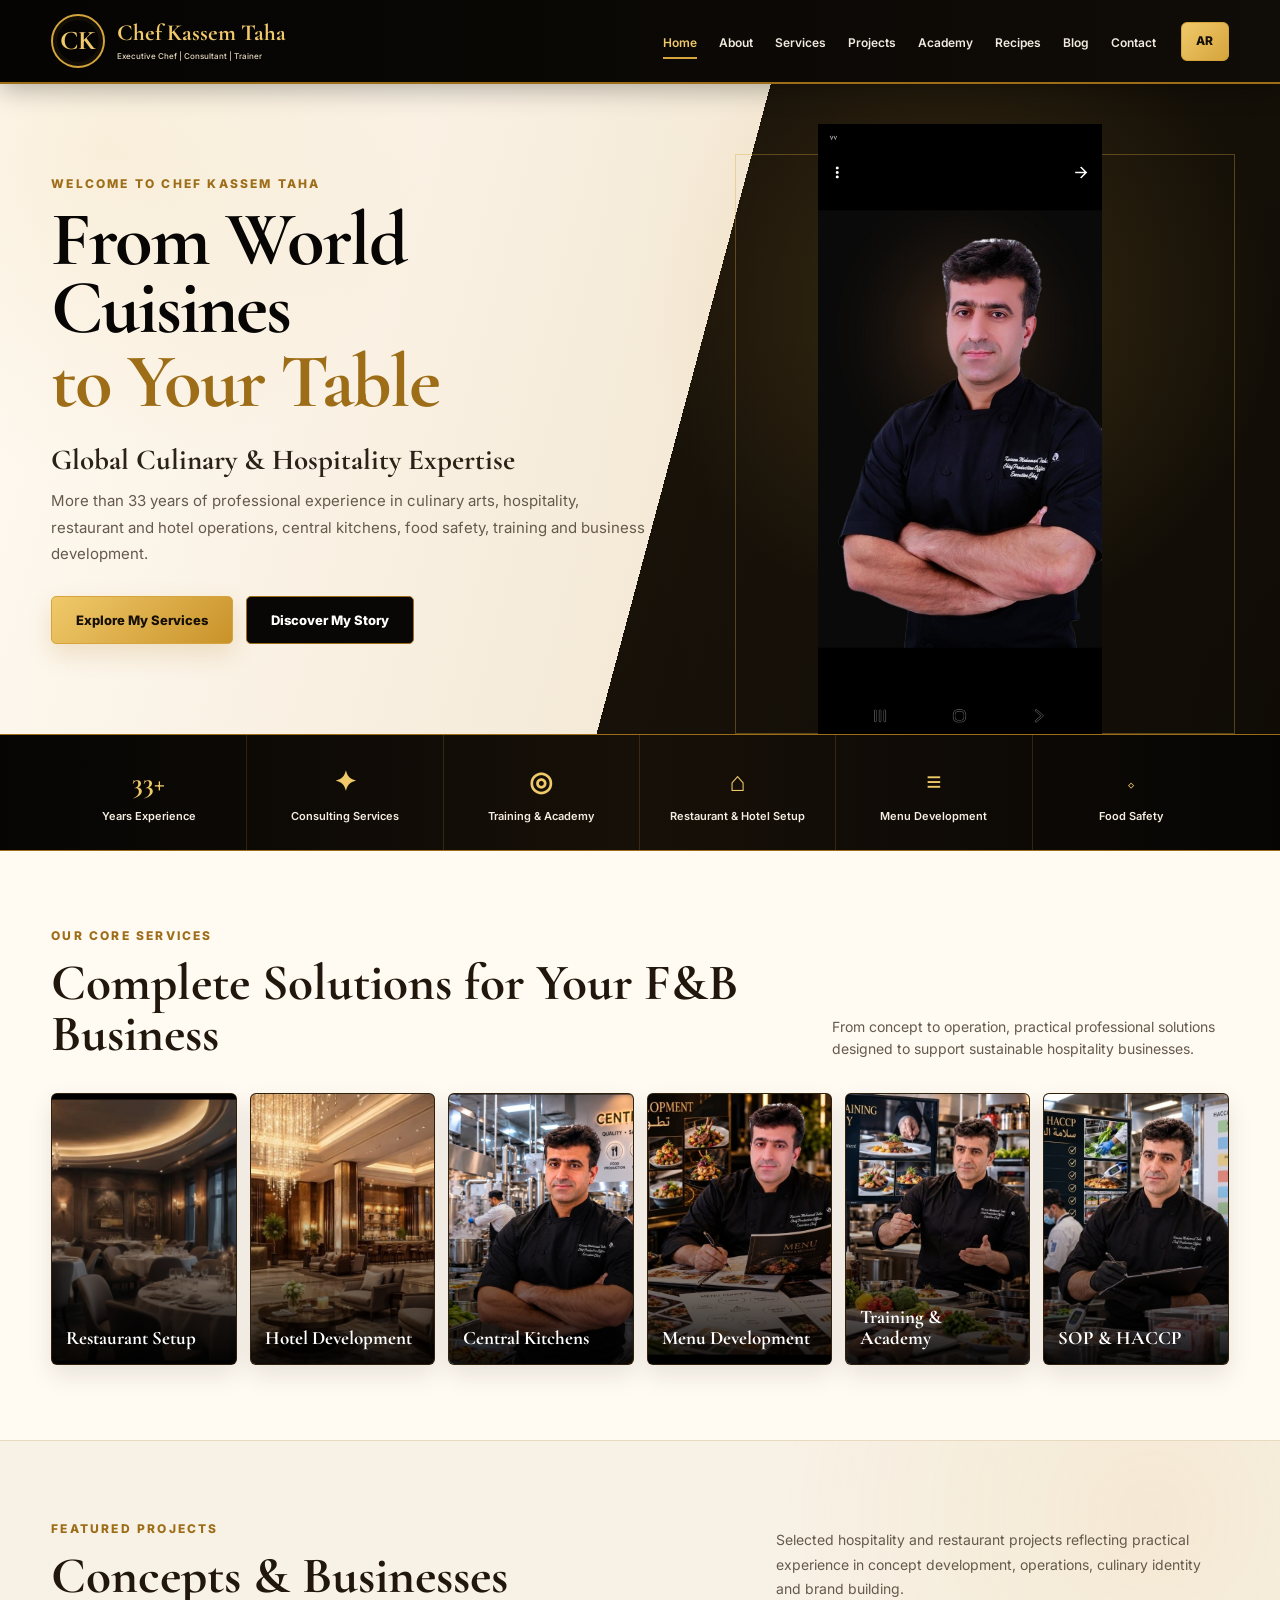
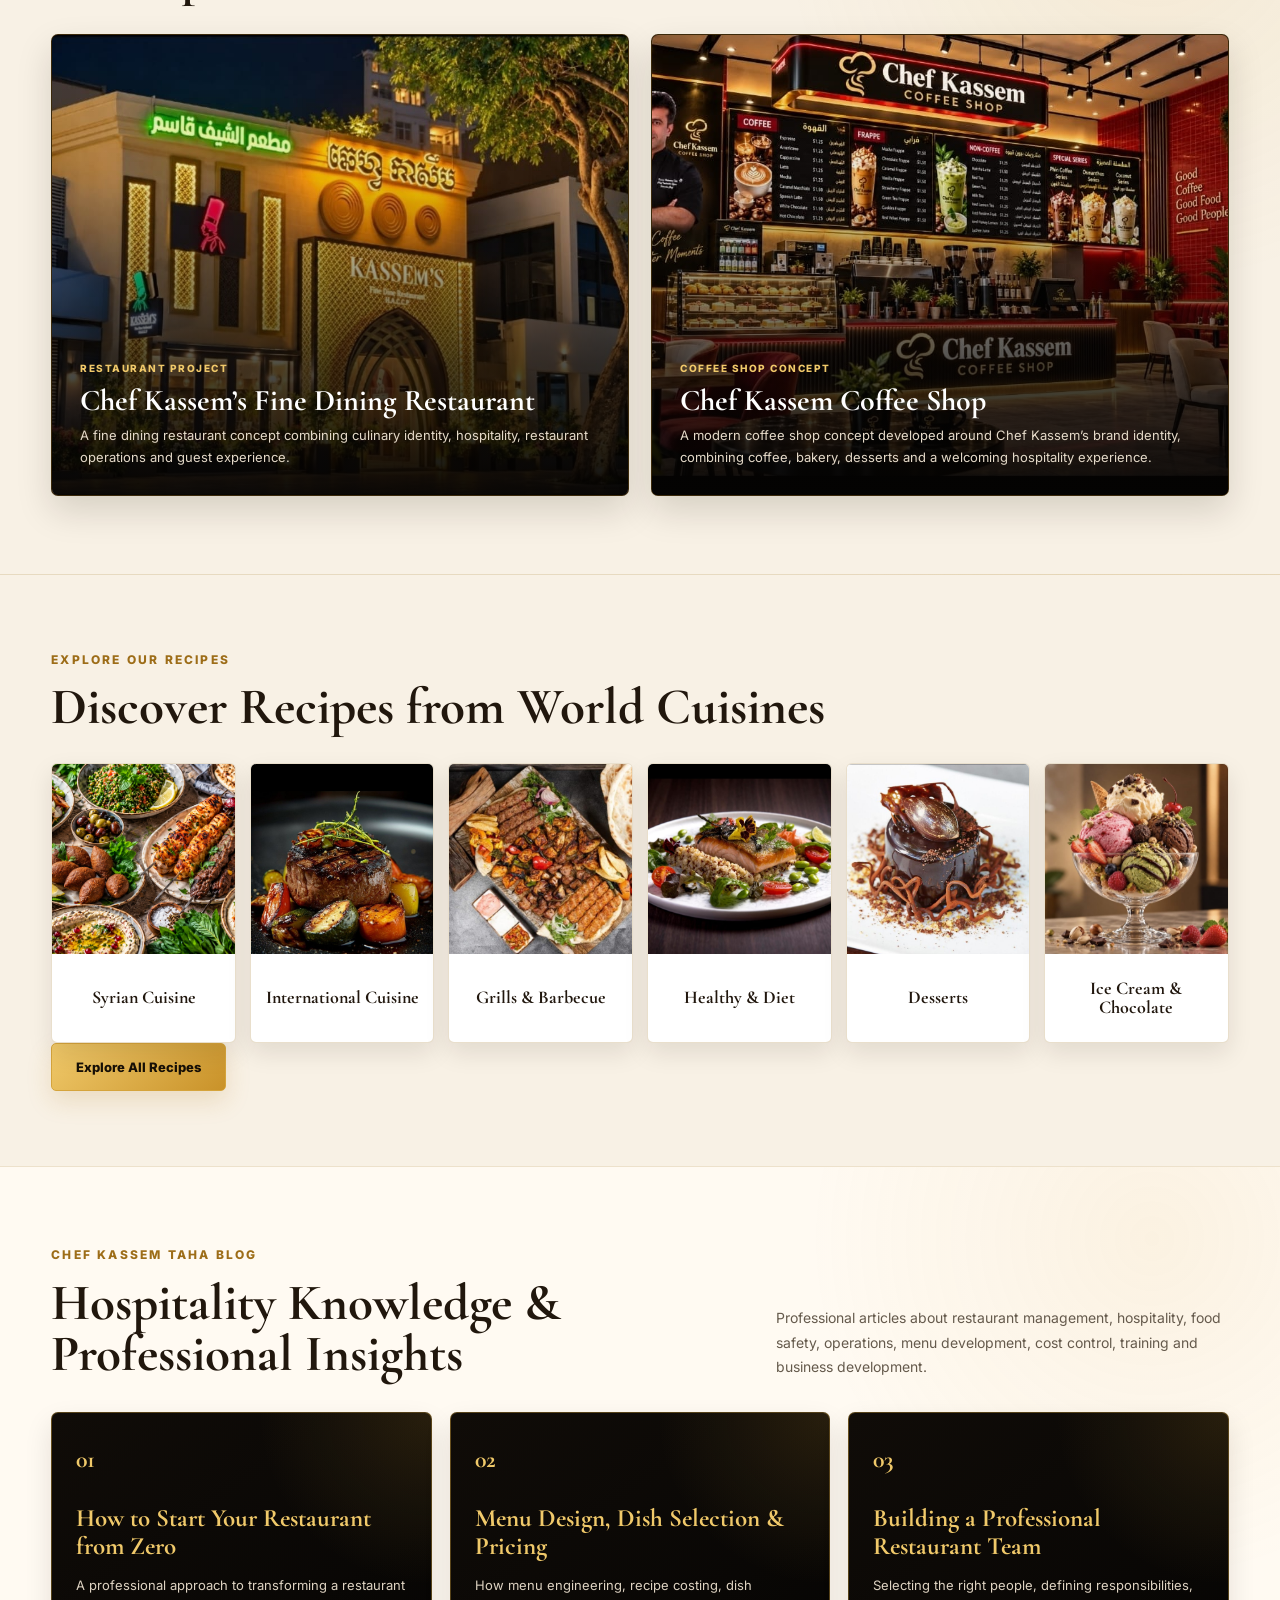
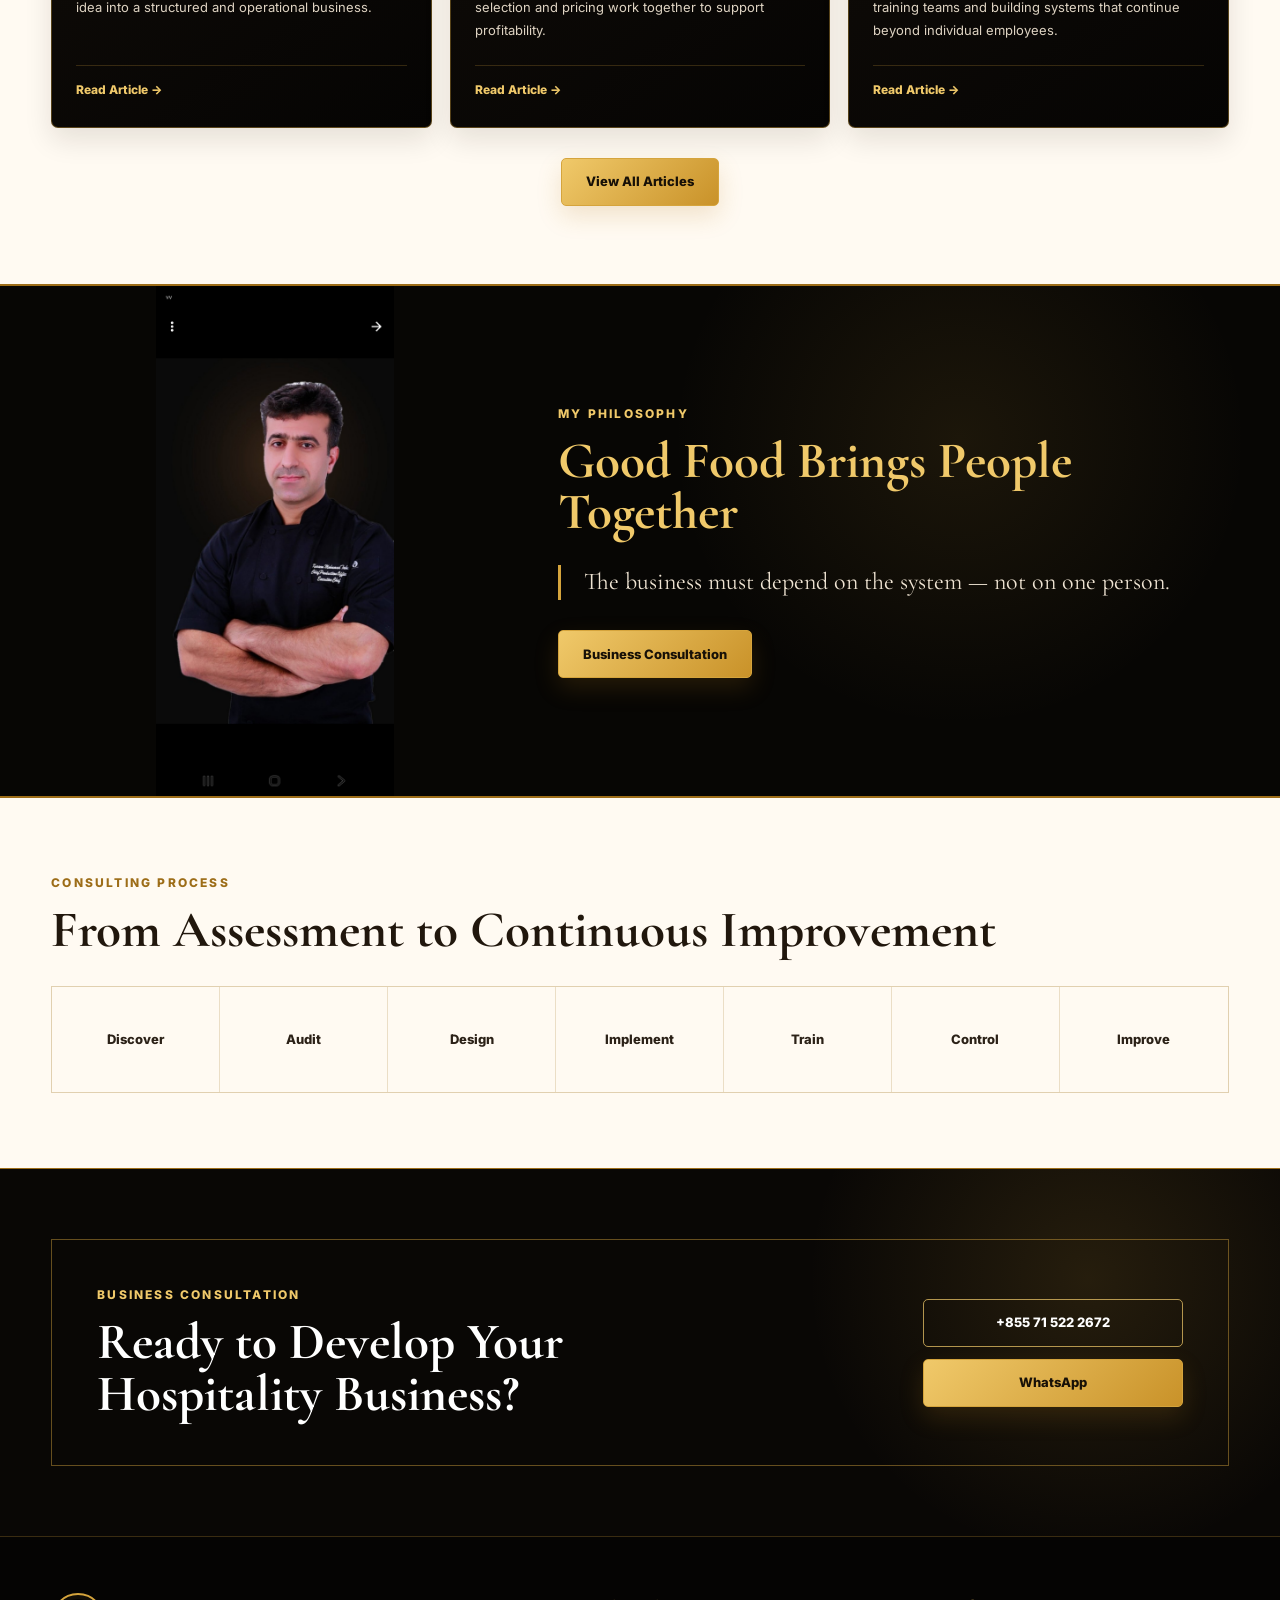
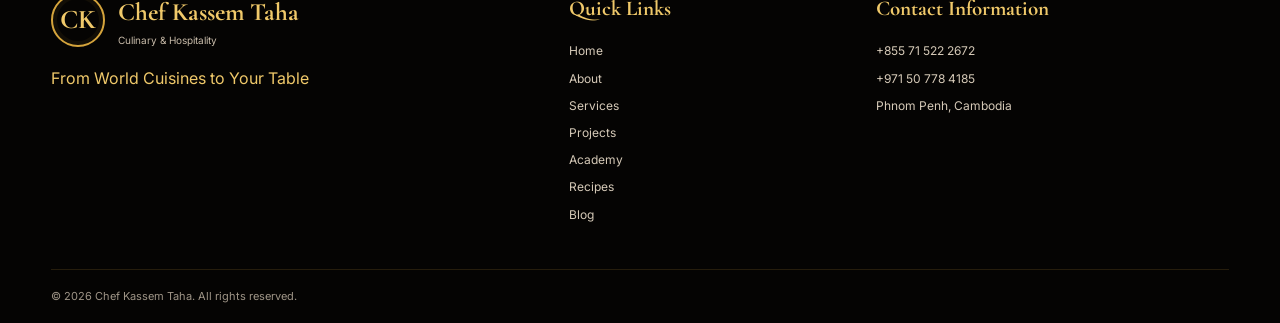
==== commit c736e920: "Update index.html" ====
--- a/index.html
+++ b/index.html
@@ -241,7 +241,7 @@
 
 
     /* =====================================================
-       RTL FOR NEW SECTIONS
+       RTL
     ===================================================== */
 
     html[dir="rtl"] .projects-heading,
@@ -260,7 +260,7 @@
 
 
     /* =====================================================
-       MOBILE FOR NEW SECTIONS
+       MOBILE
     ===================================================== */
 
     @media (max-width: 820px) {
@@ -291,6 +291,11 @@
       .blog-grid {
         grid-template-columns: repeat(2, minmax(0, 1fr));
       }
+
+      .main-nav.open {
+        max-height: 700px;
+        overflow-y: auto;
+      }
     }
 
     @media (max-width: 520px) {
@@ -338,10 +343,6 @@
 
 
 <body>
-
-<!-- ======================================================
-     HEADER
-====================================================== -->
 
 <header class="site-header">
 
@@ -399,7 +400,7 @@
         Academy
       </a>
 
-      <a href="#cuisines"
+      <a href="recipes.html"
          data-en="Recipes"
          data-ar="الوصفات">
         Recipes
@@ -452,10 +453,6 @@
 
 <main>
 
-<!-- ======================================================
-     HERO
-====================================================== -->
-
 <section class="hero">
 
   <div class="hero-overlay"></div>
@@ -535,58 +532,48 @@
 </section>
 
 
-<!-- ======================================================
-     EXPERIENCE
-====================================================== -->
-
 <section class="experience-strip">
 
   <div class="container experience-grid">
 
     <article class="experience-item">
       <span class="experience-icon">33+</span>
-      <h3 data-en="Years Experience"
-          data-ar="سنوات خبرة">
+      <h3 data-en="Years Experience" data-ar="سنوات خبرة">
         Years Experience
       </h3>
     </article>
 
     <article class="experience-item">
       <span class="experience-icon">✦</span>
-      <h3 data-en="Consulting Services"
-          data-ar="خدمات استشارية">
+      <h3 data-en="Consulting Services" data-ar="خدمات استشارية">
         Consulting Services
       </h3>
     </article>
 
     <article class="experience-item">
       <span class="experience-icon">◎</span>
-      <h3 data-en="Training & Academy"
-          data-ar="التدريب والأكاديمية">
+      <h3 data-en="Training & Academy" data-ar="التدريب والأكاديمية">
         Training & Academy
       </h3>
     </article>
 
     <article class="experience-item">
       <span class="experience-icon">⌂</span>
-      <h3 data-en="Restaurant & Hotel Setup"
-          data-ar="تأسيس المطاعم والفنادق">
+      <h3 data-en="Restaurant & Hotel Setup" data-ar="تأسيس المطاعم والفنادق">
         Restaurant & Hotel Setup
       </h3>
     </article>
 
     <article class="experience-item">
       <span class="experience-icon">≡</span>
-      <h3 data-en="Menu Development"
-          data-ar="تصميم وتطوير القوائم">
+      <h3 data-en="Menu Development" data-ar="تصميم وتطوير القوائم">
         Menu Development
       </h3>
     </article>
 
     <article class="experience-item">
       <span class="experience-icon">◇</span>
-      <h3 data-en="Food Safety"
-          data-ar="سلامة الغذاء">
+      <h3 data-en="Food Safety" data-ar="سلامة الغذاء">
         Food Safety
       </h3>
     </article>
@@ -595,10 +582,6 @@
 
 </section>
 
-
-<!-- ======================================================
-     SERVICES
-====================================================== -->
 
 <section class="services-section" id="services">
 
@@ -636,104 +619,57 @@
     <div class="services-grid">
 
       <article class="image-card">
-
-        <img src="service-restaurant.jpg"
-             alt="Restaurant Development">
-
+        <img src="service-restaurant.jpg" alt="Restaurant Development">
         <div class="image-card-content">
-
-          <h3 data-en="Restaurant Setup"
-              data-ar="تأسيس المطاعم">
+          <h3 data-en="Restaurant Setup" data-ar="تأسيس المطاعم">
             Restaurant Setup
           </h3>
-
-        </div>
-
-      </article>
-
+        </div>
+      </article>
 
       <article class="image-card">
-
-        <img src="service-hotel.jpg"
-             alt="Hotel Development">
-
+        <img src="service-hotel.jpg" alt="Hotel Development">
         <div class="image-card-content">
-
-          <h3 data-en="Hotel Development"
-              data-ar="تطوير الفنادق">
+          <h3 data-en="Hotel Development" data-ar="تطوير الفنادق">
             Hotel Development
           </h3>
-
-        </div>
-
-      </article>
-
+        </div>
+      </article>
 
       <article class="image-card">
-
-        <img src="service-central-kitchen.jpg"
-             alt="Central Kitchens">
-
+        <img src="service-central-kitchen.jpg" alt="Central Kitchens">
         <div class="image-card-content">
-
-          <h3 data-en="Central Kitchens"
-              data-ar="المطابخ المركزية">
+          <h3 data-en="Central Kitchens" data-ar="المطابخ المركزية">
             Central Kitchens
           </h3>
-
-        </div>
-
-      </article>
-
+        </div>
+      </article>
 
       <article class="image-card">
-
-        <img src="service-menu.jpg"
-             alt="Menu Development">
-
+        <img src="service-menu.jpg" alt="Menu Development">
         <div class="image-card-content">
-
-          <h3 data-en="Menu Development"
-              data-ar="تطوير القوائم">
+          <h3 data-en="Menu Development" data-ar="تطوير القوائم">
             Menu Development
           </h3>
-
-        </div>
-
-      </article>
-
+        </div>
+      </article>
 
       <article class="image-card" id="academy">
-
-        <img src="service-training.jpg"
-             alt="Training and Academy">
-
+        <img src="service-training.jpg" alt="Training and Academy">
         <div class="image-card-content">
-
-          <h3 data-en="Training & Academy"
-              data-ar="التدريب والأكاديمية">
+          <h3 data-en="Training & Academy" data-ar="التدريب والأكاديمية">
             Training & Academy
           </h3>
-
-        </div>
-
-      </article>
-
+        </div>
+      </article>
 
       <article class="image-card">
-
-        <img src="service-food-safety.jpg"
-             alt="Food Safety">
-
+        <img src="service-food-safety.jpg" alt="Food Safety">
         <div class="image-card-content">
-
-          <h3 data-en="SOP & HACCP"
-              data-ar="إجراءات التشغيل وسلامة الغذاء">
+          <h3 data-en="SOP & HACCP" data-ar="إجراءات التشغيل وسلامة الغذاء">
             SOP & HACCP
           </h3>
-
-        </div>
-
+        </div>
       </article>
 
     </div>
@@ -742,10 +678,6 @@
 
 </section>
 
-
-<!-- ======================================================
-     PROJECTS
-====================================================== -->
 
 <section class="projects-section" id="projects">
 
@@ -782,8 +714,6 @@
 
     <div class="projects-grid">
 
-      <!-- FINE DINING RESTAURANT -->
-
       <article class="project-card">
 
         <img
@@ -817,8 +747,6 @@
       </article>
 
 
-      <!-- COFFEE SHOP -->
-
       <article class="project-card">
 
         <img
@@ -858,10 +786,6 @@
 </section>
 
 
-<!-- ======================================================
-     RECIPES
-====================================================== -->
-
 <section class="cuisines-section" id="cuisines">
 
   <div class="container">
@@ -887,16 +811,12 @@
 
       <article class="cuisine-card">
 
-        <img src="food-syrian.png"
-             alt="Syrian Cuisine">
+        <img src="food-syrian.png" alt="Syrian Cuisine">
 
         <div>
-
-          <h3 data-en="Syrian Cuisine"
-              data-ar="المطبخ السوري">
+          <h3 data-en="Syrian Cuisine" data-ar="المطبخ السوري">
             Syrian Cuisine
           </h3>
-
         </div>
 
       </article>
@@ -904,16 +824,12 @@
 
       <article class="cuisine-card">
 
-        <img src="food-international.jpg"
-             alt="International Cuisine">
+        <img src="food-international.jpg" alt="International Cuisine">
 
         <div>
-
-          <h3 data-en="International Cuisine"
-              data-ar="المطبخ العالمي">
+          <h3 data-en="International Cuisine" data-ar="المطبخ العالمي">
             International Cuisine
           </h3>
-
         </div>
 
       </article>
@@ -921,16 +837,12 @@
 
       <article class="cuisine-card">
 
-        <img src="food-grill.jpg"
-             alt="Grills and Barbecue">
+        <img src="food-grill.jpg" alt="Grills and Barbecue">
 
         <div>
-
-          <h3 data-en="Grills & Barbecue"
-              data-ar="المشاوي والباربكيو">
+          <h3 data-en="Grills & Barbecue" data-ar="المشاوي والباربكيو">
             Grills & Barbecue
           </h3>
-
         </div>
 
       </article>
@@ -938,16 +850,12 @@
 
       <article class="cuisine-card">
 
-        <img src="food-healthy.jpg"
-             alt="Healthy and Diet Cuisine">
+        <img src="food-healthy.jpg" alt="Healthy and Diet Cuisine">
 
         <div>
-
-          <h3 data-en="Healthy & Diet"
-              data-ar="المطبخ الصحي والدايت">
+          <h3 data-en="Healthy & Diet" data-ar="المطبخ الصحي والدايت">
             Healthy & Diet
           </h3>
-
         </div>
 
       </article>
@@ -955,16 +863,12 @@
 
       <article class="cuisine-card">
 
-        <img src="food-dessert.jpg"
-             alt="Desserts">
+        <img src="food-dessert.jpg" alt="Desserts">
 
         <div>
-
-          <h3 data-en="Desserts"
-              data-ar="الحلويات">
+          <h3 data-en="Desserts" data-ar="الحلويات">
             Desserts
           </h3>
-
         </div>
 
       </article>
@@ -972,16 +876,13 @@
 
       <article class="cuisine-card">
 
-        <img src="food-icecream-chocolate.jpg"
-             alt="Ice Cream and Chocolate">
+        <img src="food-icecream-chocolate.jpg" alt="Ice Cream and Chocolate">
 
         <div>
-
           <h3 data-en="Ice Cream & Chocolate"
               data-ar="الآيس كريم والشوكولاتة">
             Ice Cream & Chocolate
           </h3>
-
         </div>
 
       </article>
@@ -991,7 +892,7 @@
 
     <div class="recipes-more">
 
-      <a href="#"
+      <a href="recipes.html"
          class="btn btn-gold"
          data-en="Explore All Recipes"
          data-ar="استكشف جميع الوصفات">
@@ -1004,10 +905,6 @@
 
 </section>
 
-
-<!-- ======================================================
-     BLOG
-====================================================== -->
 
 <section class="blog-section" id="blog">
 
@@ -1149,10 +1046,6 @@
 </section>
 
 
-<!-- ======================================================
-     STORY
-====================================================== -->
-
 <section class="story-section" id="story">
 
   <div class="container story-grid">
@@ -1201,10 +1094,6 @@
 </section>
 
 
-<!-- ======================================================
-     CONSULTING PROCESS
-====================================================== -->
-
 <section class="process-section">
 
   <div class="container">
@@ -1228,38 +1117,31 @@
 
     <div class="process-grid">
 
-      <span data-en="Discover"
-            data-ar="اكتشاف الاحتياجات">
+      <span data-en="Discover" data-ar="اكتشاف الاحتياجات">
         Discover
       </span>
 
-      <span data-en="Audit"
-            data-ar="التقييم">
+      <span data-en="Audit" data-ar="التقييم">
         Audit
       </span>
 
-      <span data-en="Design"
-            data-ar="التصميم">
+      <span data-en="Design" data-ar="التصميم">
         Design
       </span>
 
-      <span data-en="Implement"
-            data-ar="التنفيذ">
+      <span data-en="Implement" data-ar="التنفيذ">
         Implement
       </span>
 
-      <span data-en="Train"
-            data-ar="التدريب">
+      <span data-en="Train" data-ar="التدريب">
         Train
       </span>
 
-      <span data-en="Control"
-            data-ar="الرقابة">
+      <span data-en="Control" data-ar="الرقابة">
         Control
       </span>
 
-      <span data-en="Improve"
-            data-ar="التحسين">
+      <span data-en="Improve" data-ar="التحسين">
         Improve
       </span>
 
@@ -1269,10 +1151,6 @@
 
 </section>
 
-
-<!-- ======================================================
-     CONTACT
-====================================================== -->
 
 <section class="contact-section" id="contact">
 
@@ -1322,10 +1200,6 @@
 </main>
 
 
-<!-- ======================================================
-     FOOTER
-====================================================== -->
-
 <footer class="site-footer">
 
   <div class="container footer-grid">
@@ -1361,9 +1235,7 @@
 
     <div class="footer-links">
 
-      <h3
-        data-en="Quick Links"
-        data-ar="روابط سريعة">
+      <h3 data-en="Quick Links" data-ar="روابط سريعة">
         Quick Links
       </h3>
 
@@ -1397,7 +1269,7 @@
         Academy
       </a>
 
-      <a href="#cuisines"
+      <a href="recipes.html"
          data-en="Recipes"
          data-ar="الوصفات">
         Recipes
@@ -1461,4 +1333,4 @@
 <script src="script.js"></script>
 
 </body>
-          </html>
+</html>
